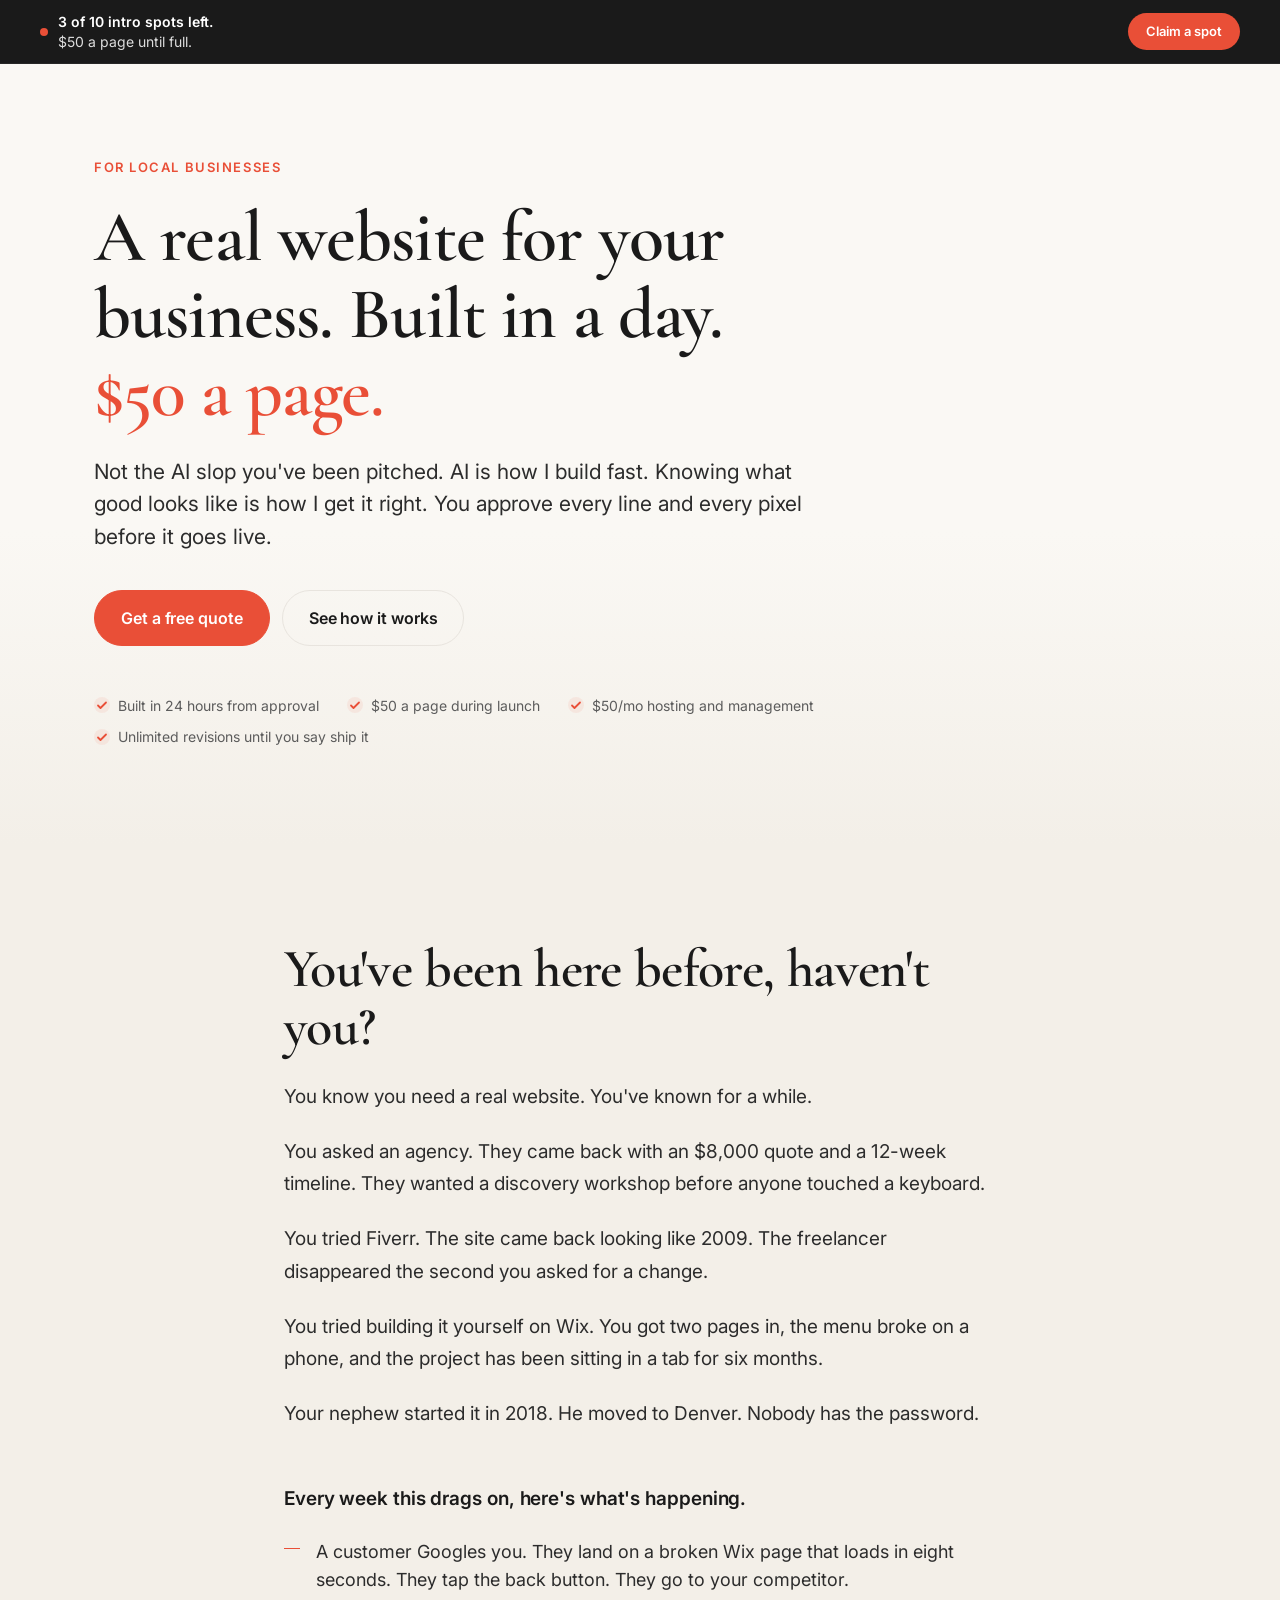
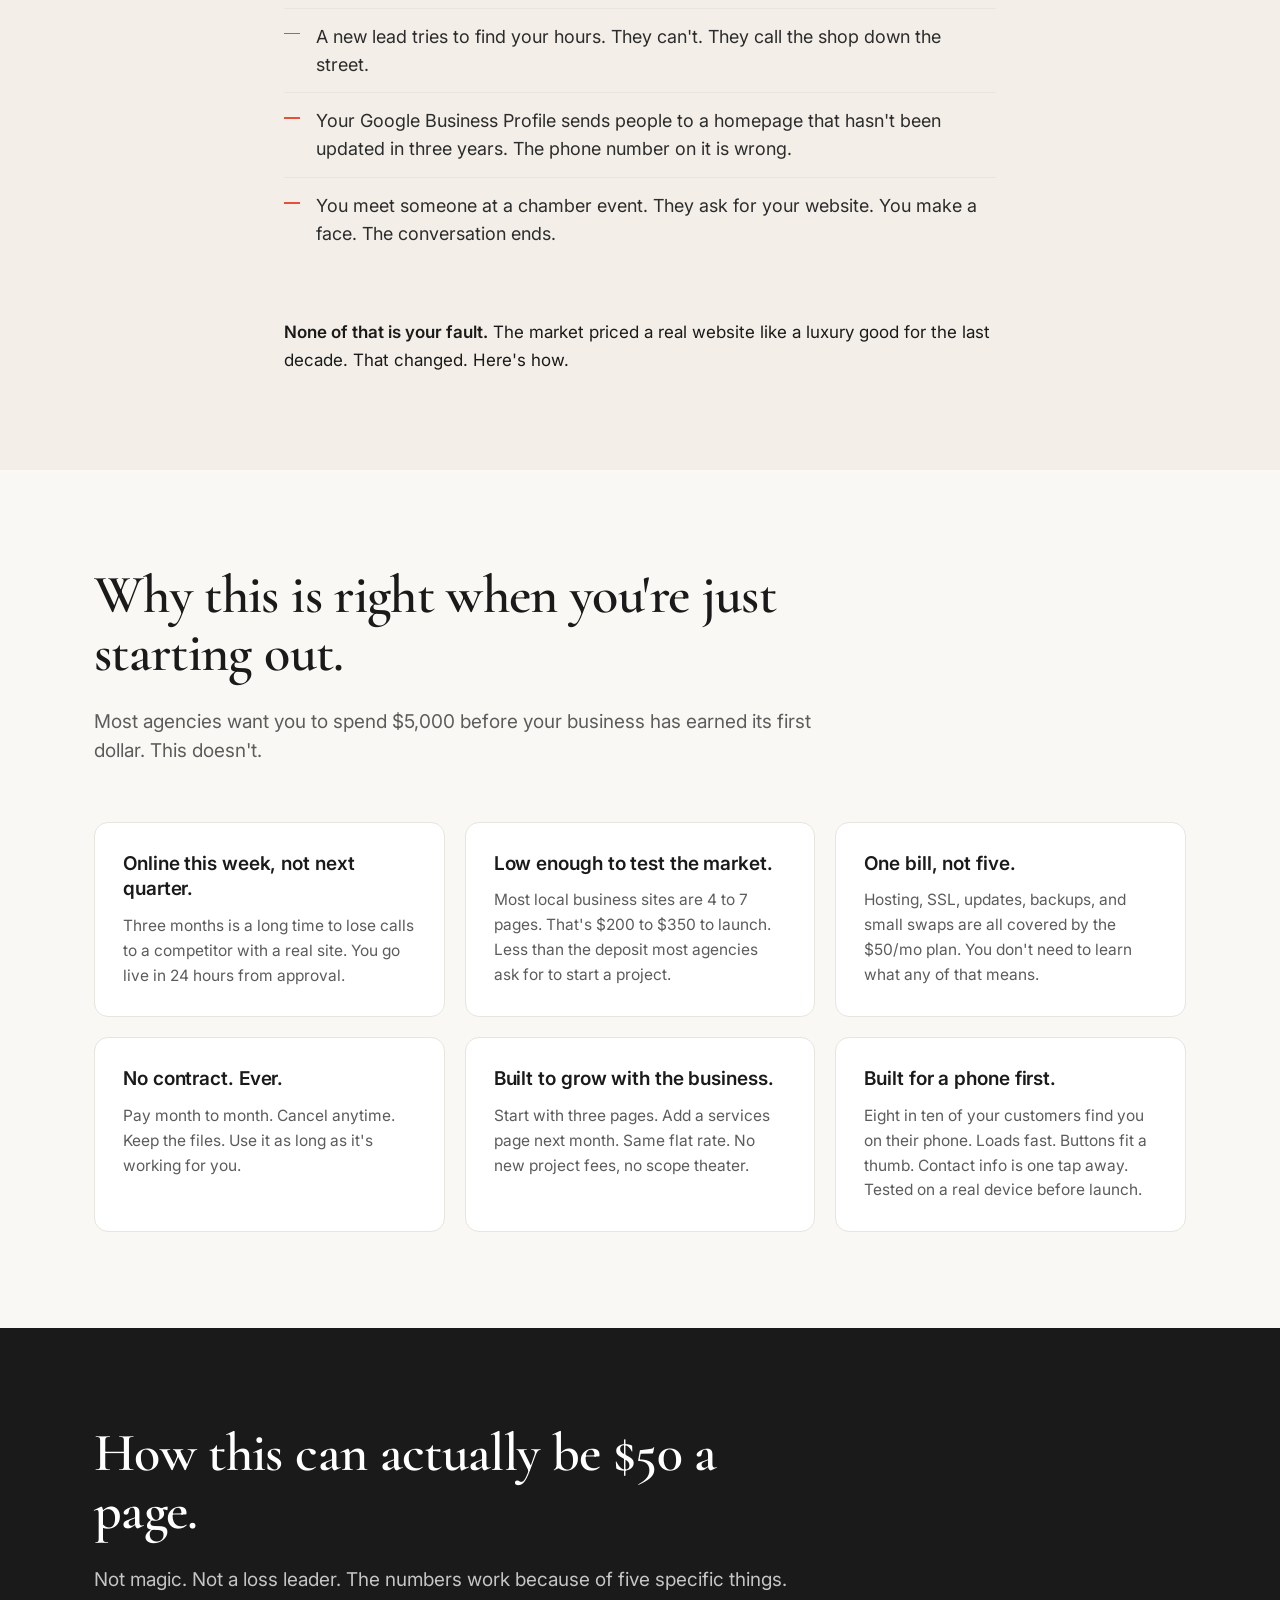
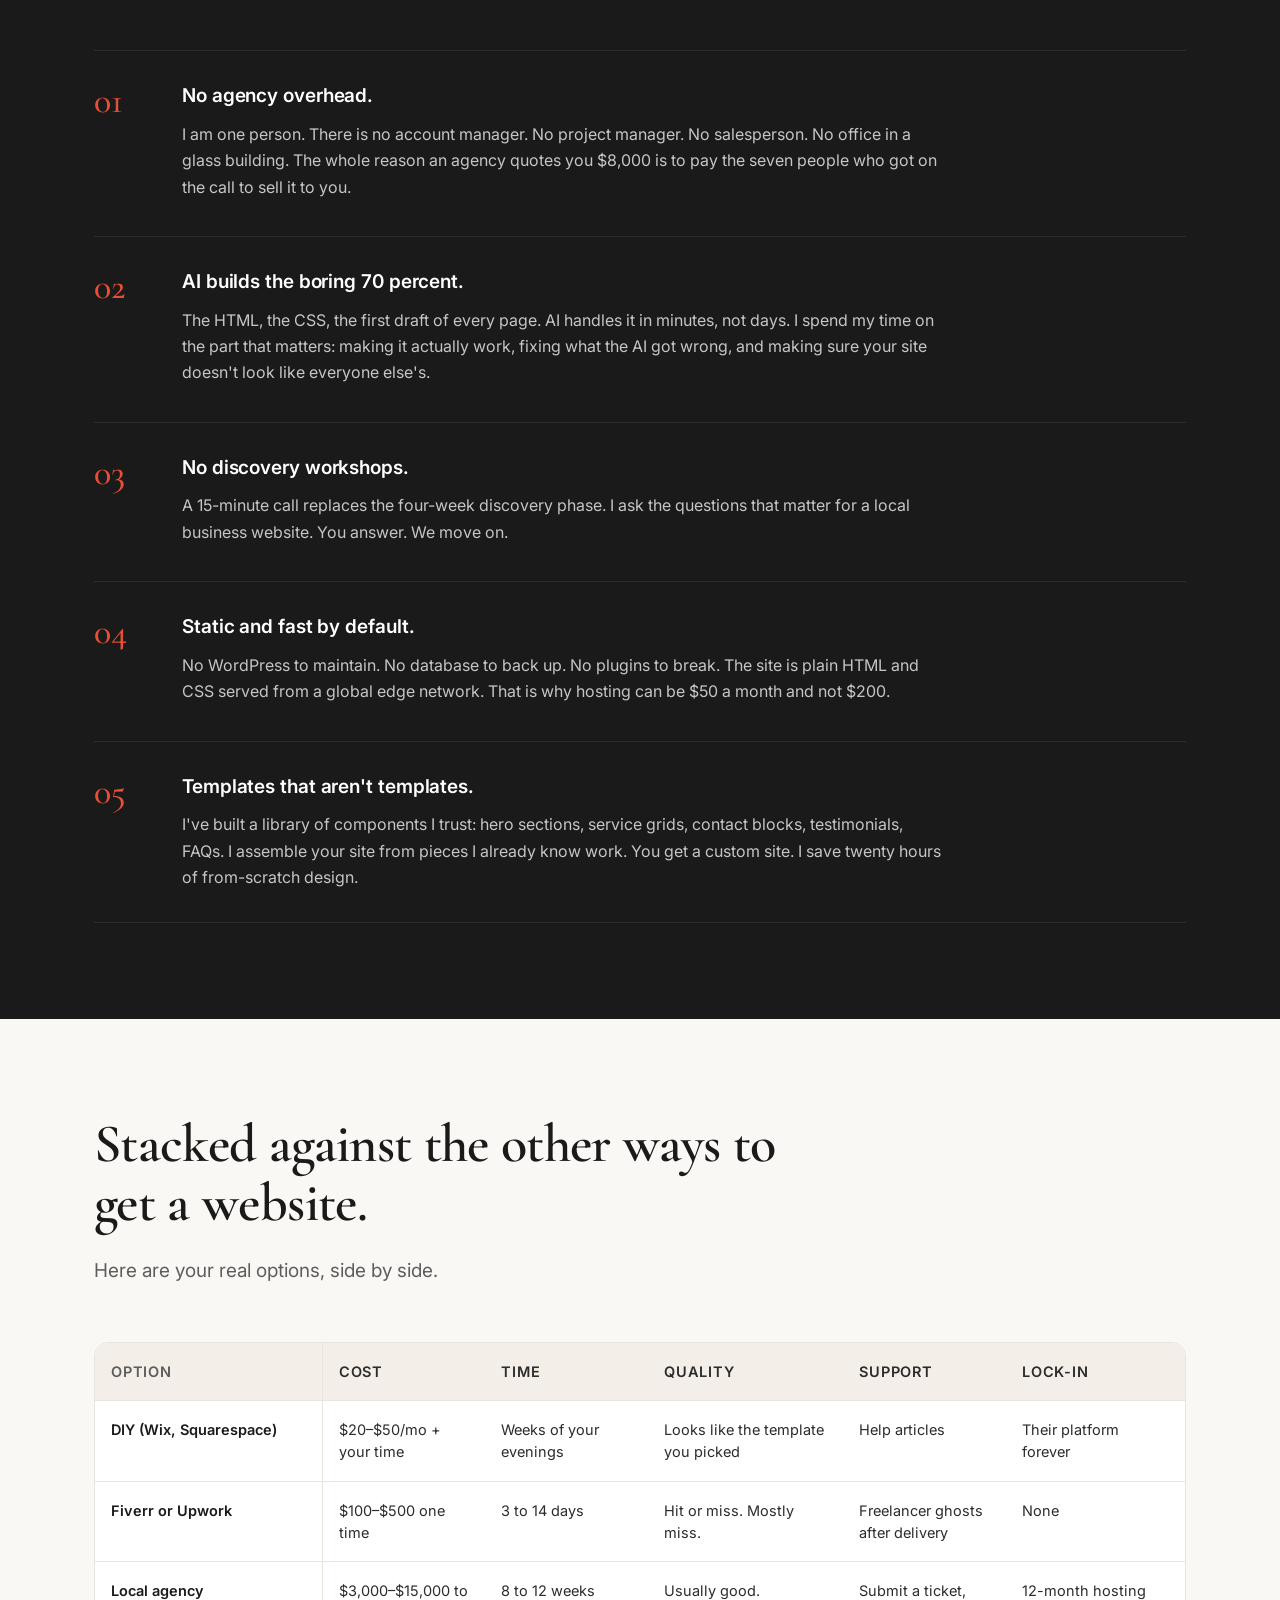
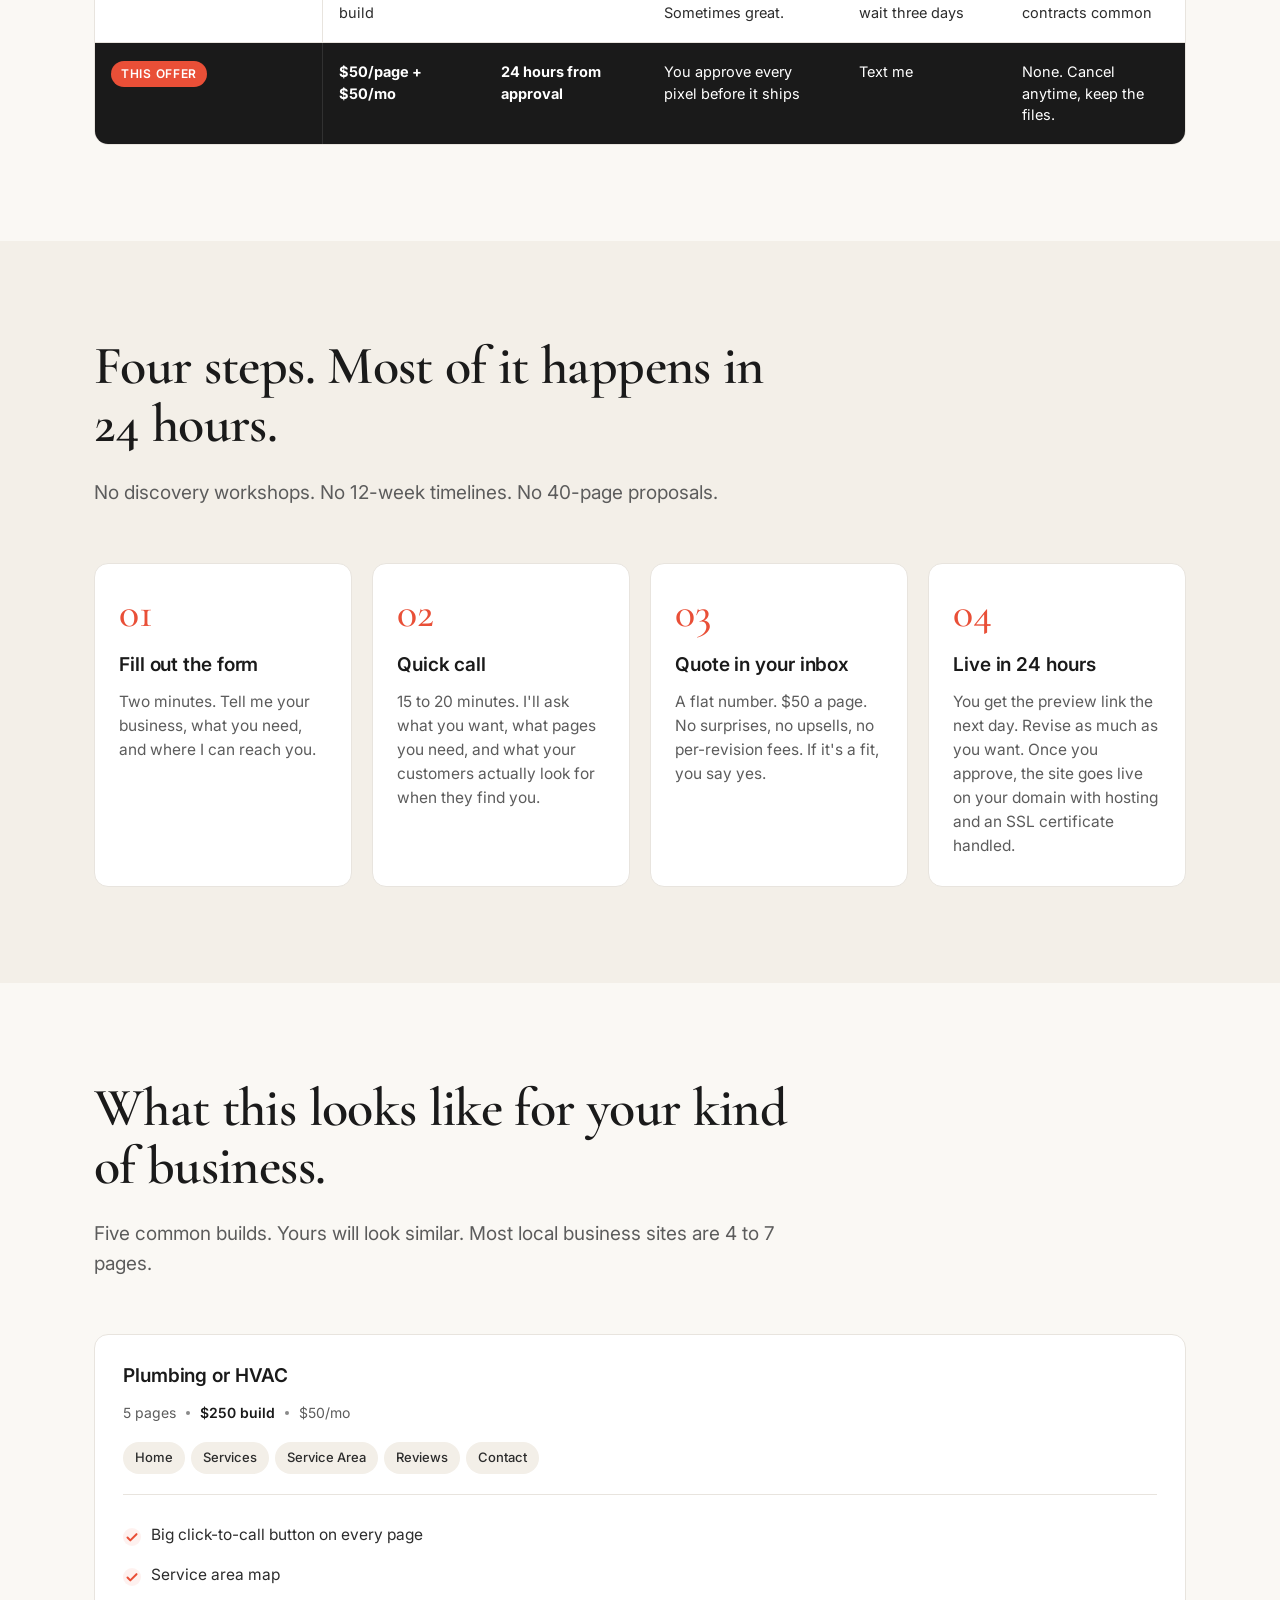
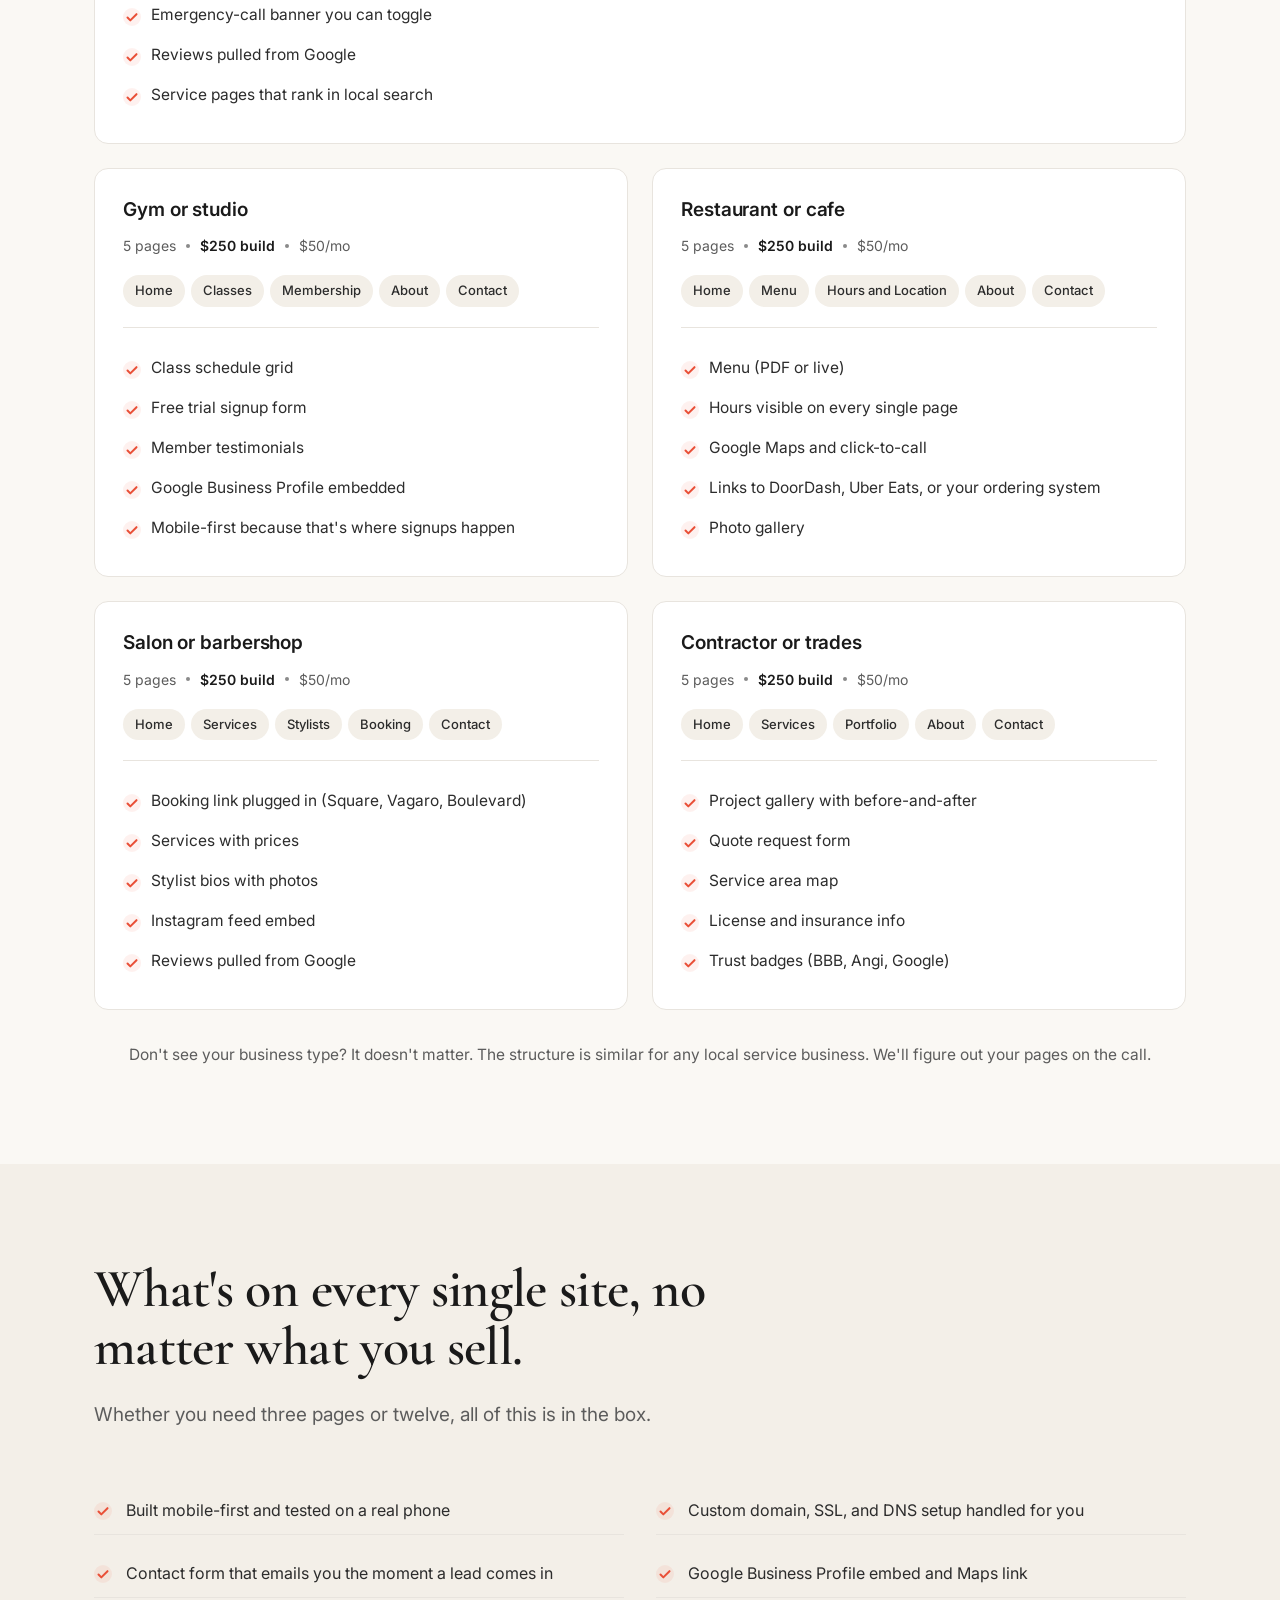
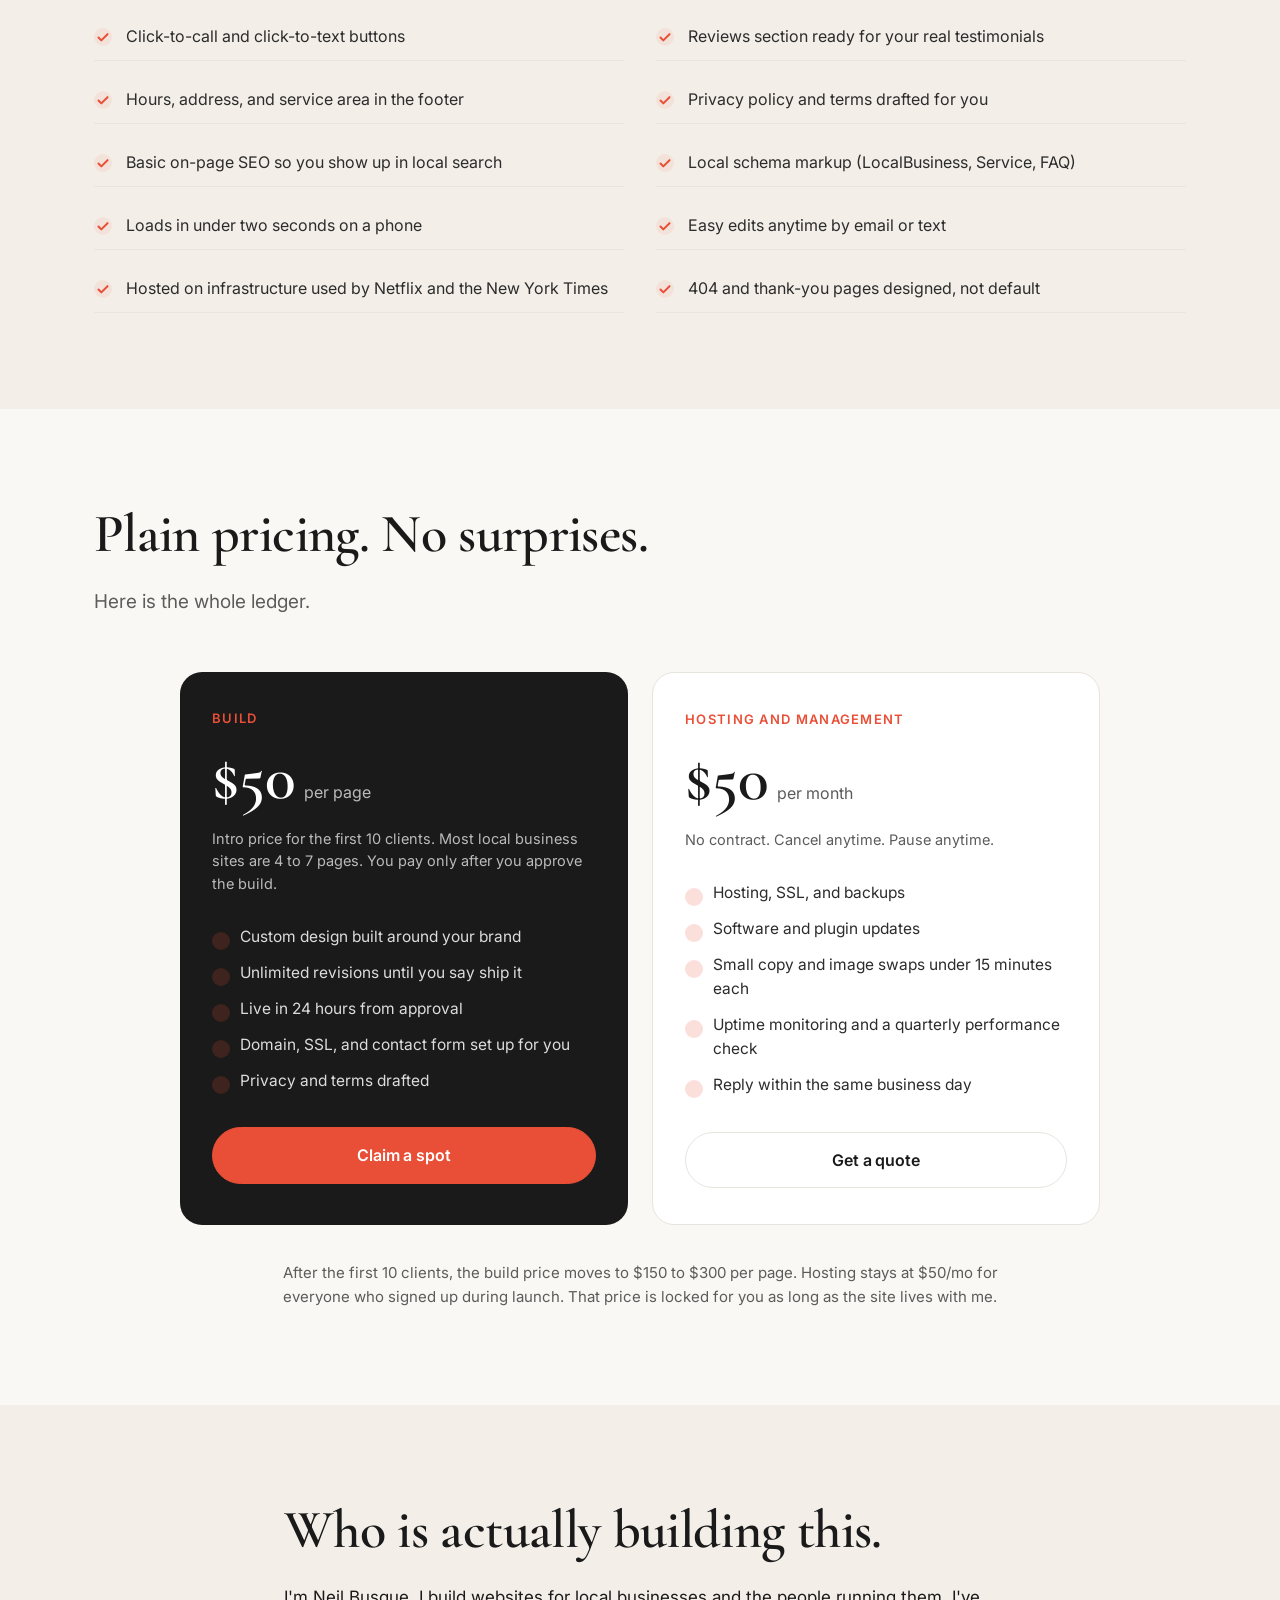
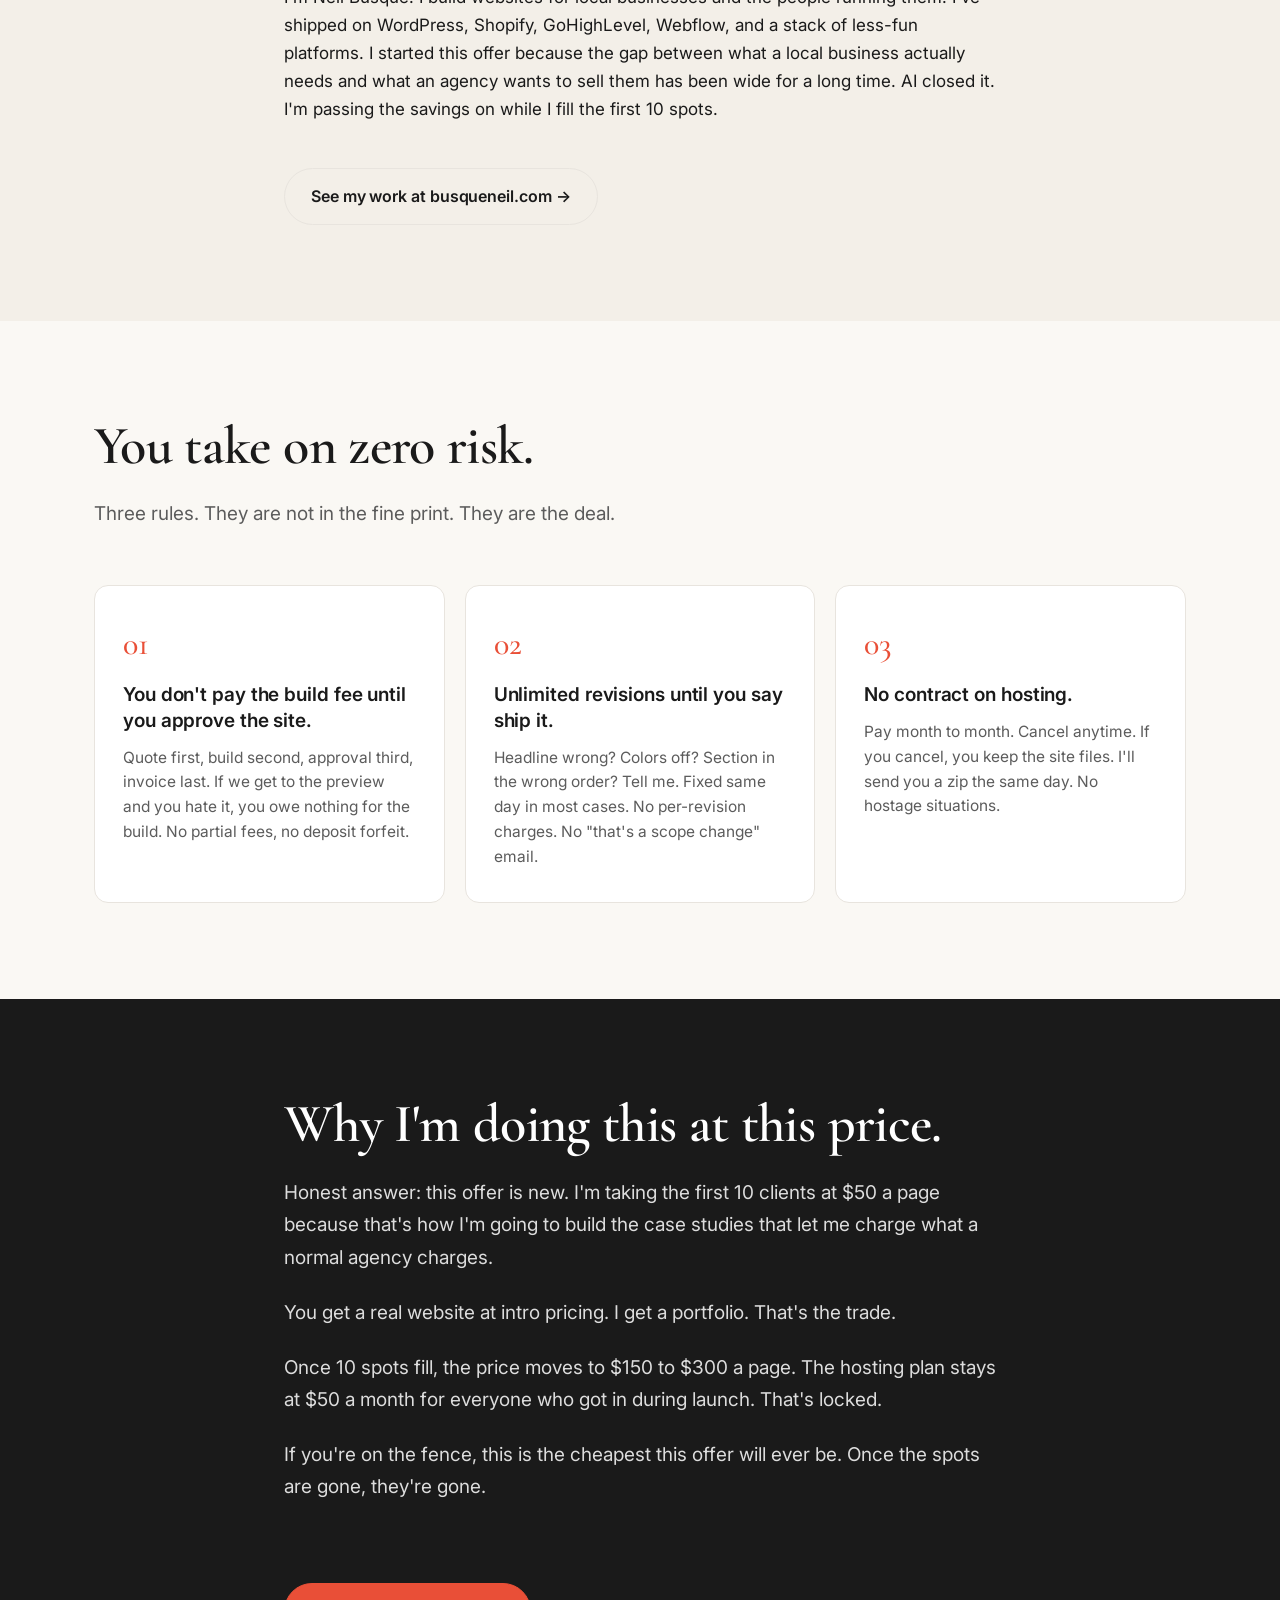
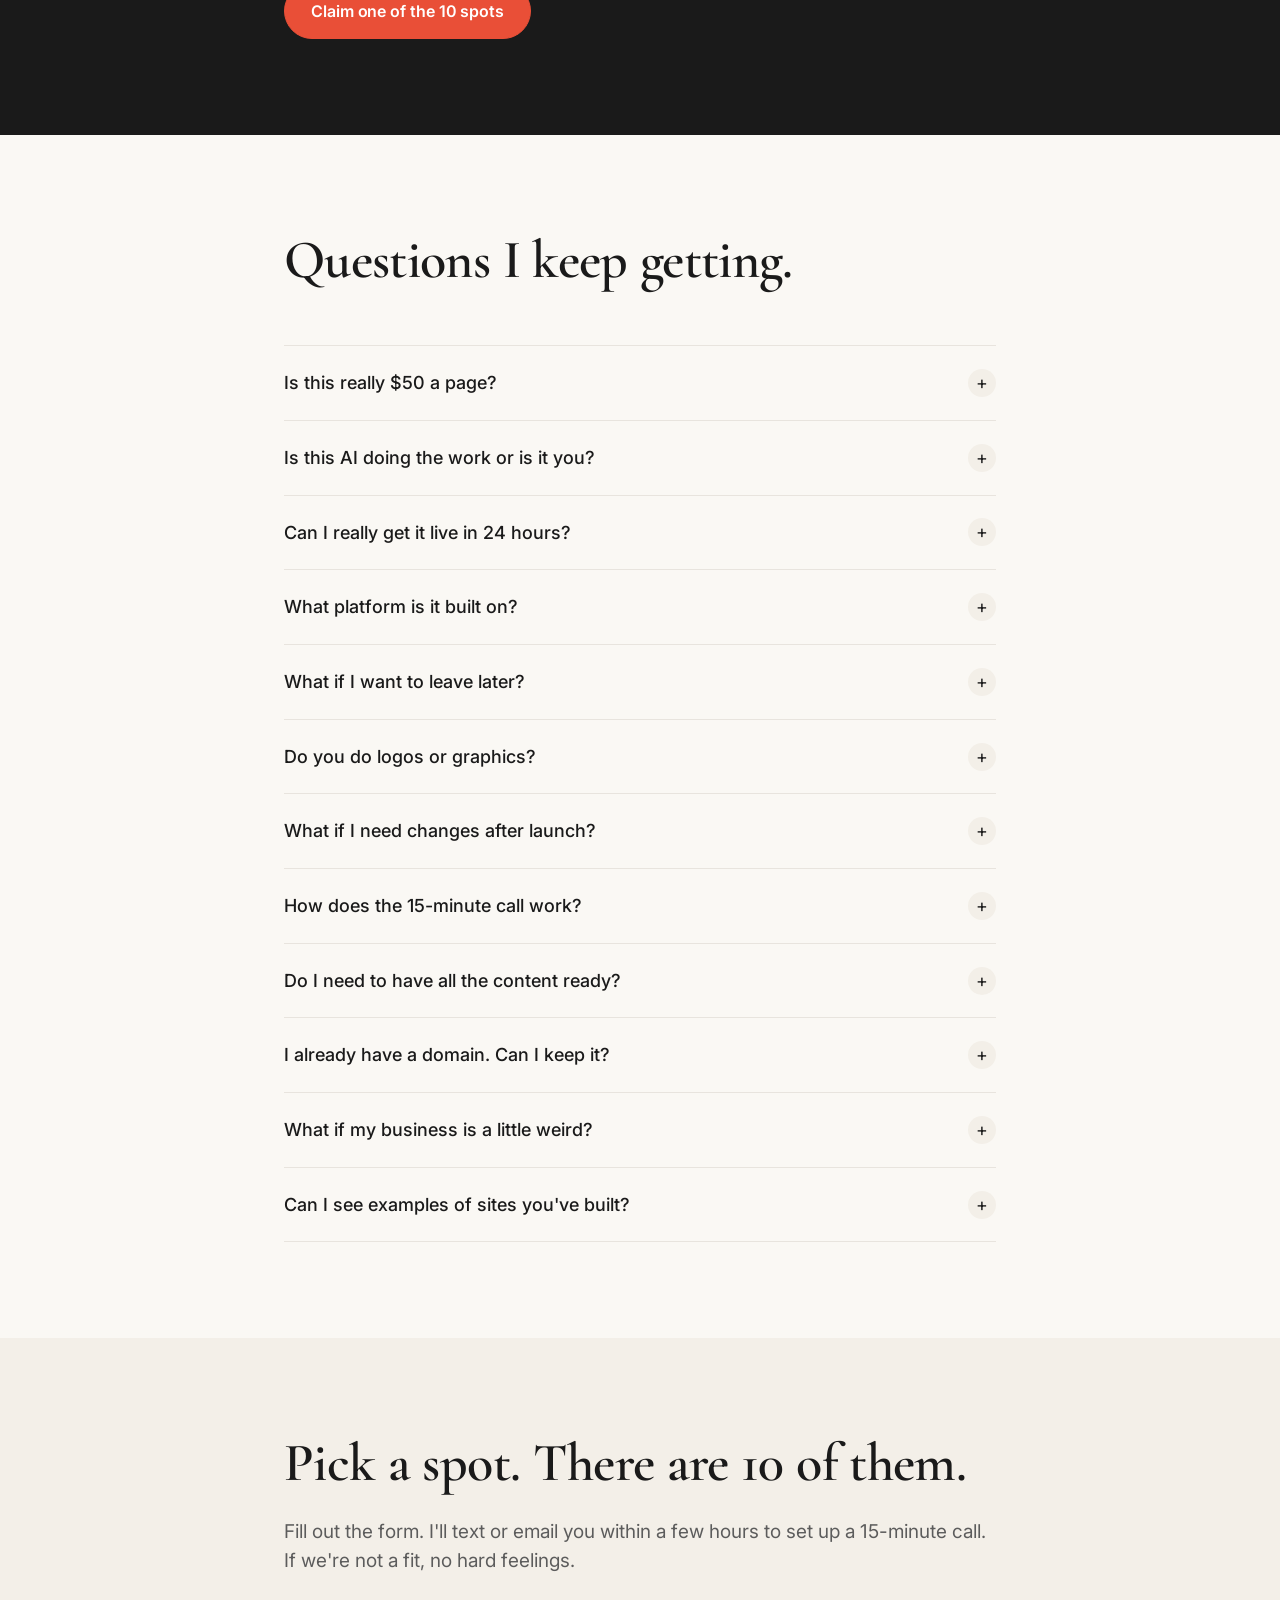
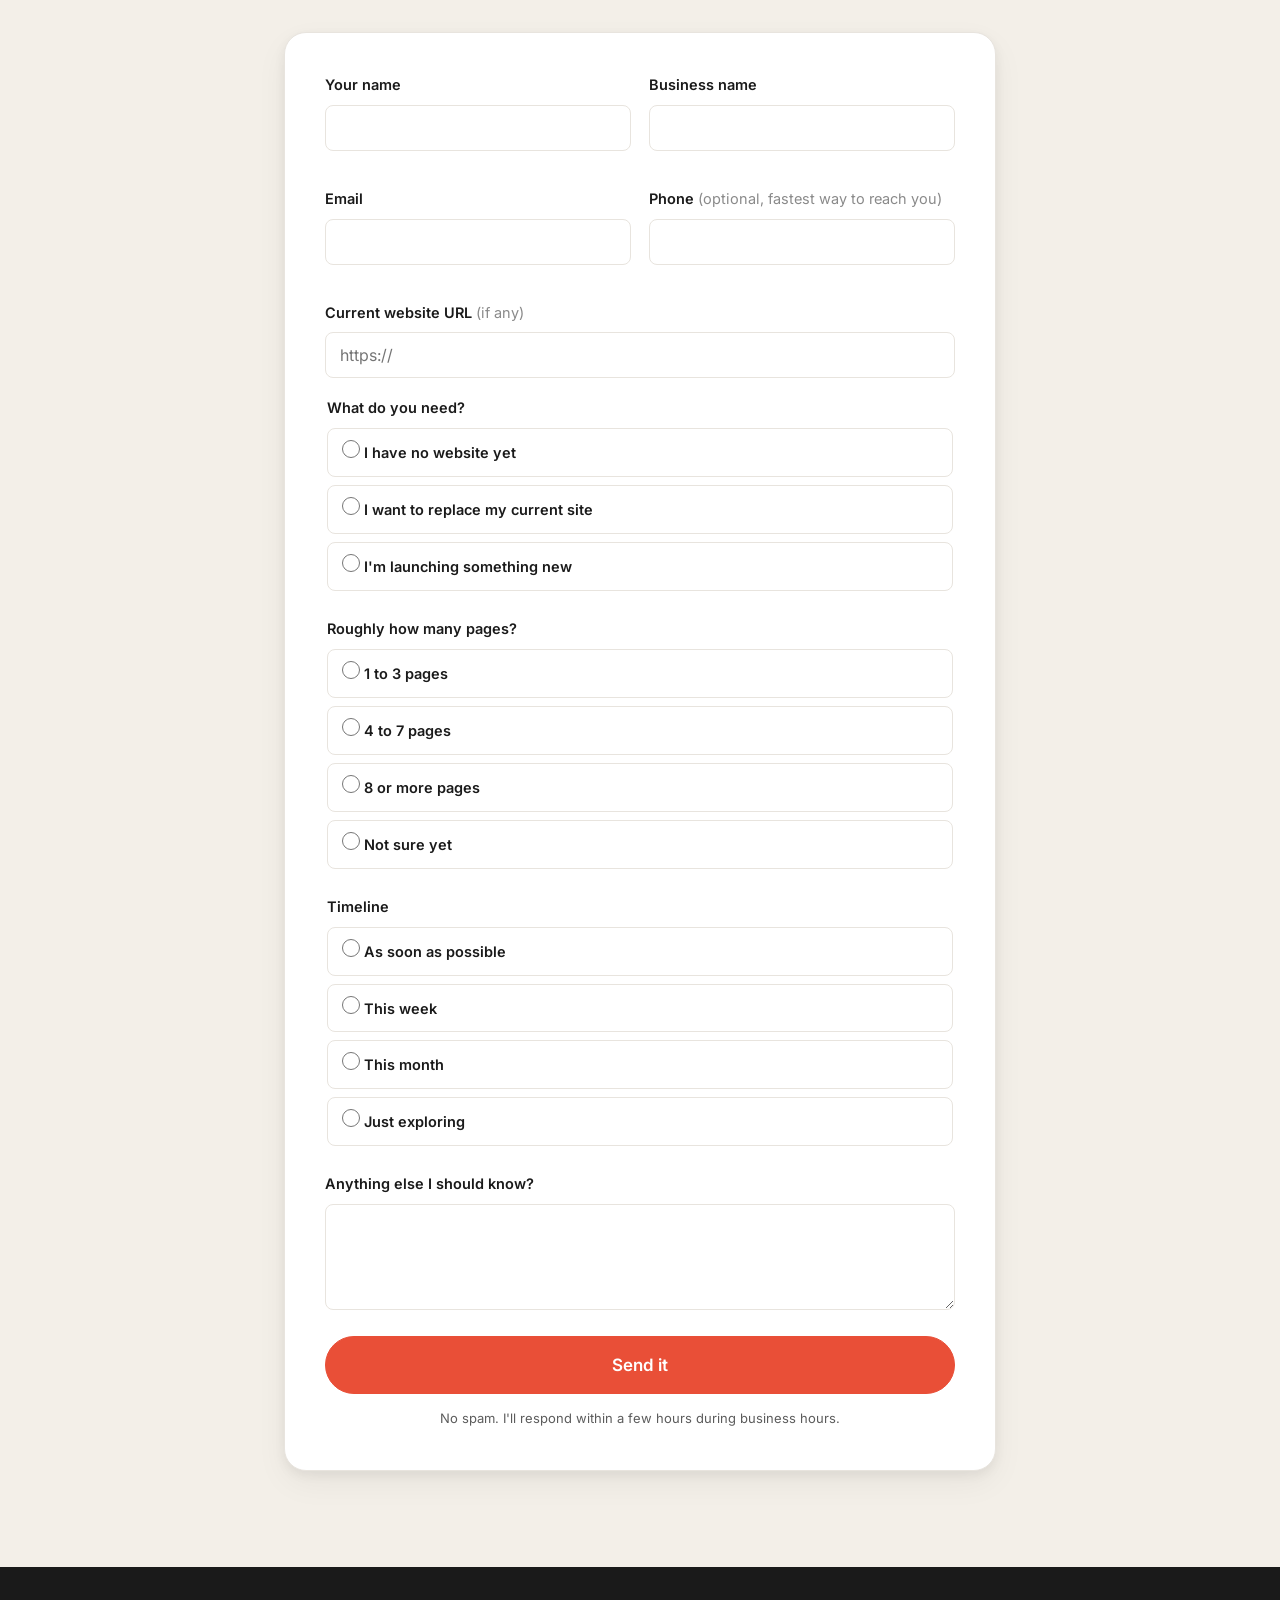
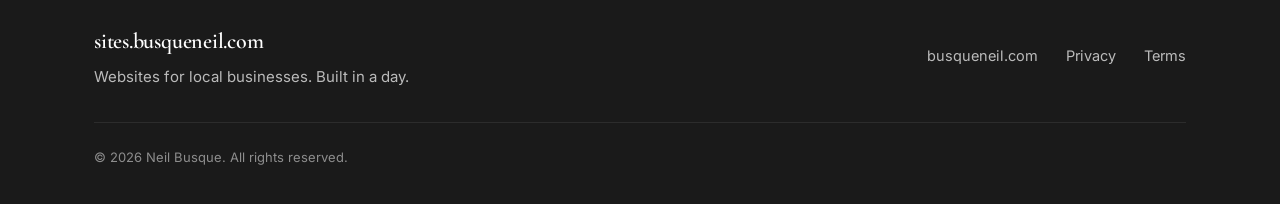
==== index.html @ 8e5c36bc "Initial commit: sites.busqueneil.com landing page Productized website service landing page for local" ====
<!DOCTYPE html>
<html lang="en">
<head>
<meta charset="UTF-8">
<meta name="viewport" content="width=device-width, initial-scale=1.0, viewport-fit=cover">
<meta name="theme-color" content="#FAF8F4">
<title>Websites built in a day. $50 a page. Neil Busque</title>
<meta name="description" content="Productized website service for local businesses. Built in 24 hours. $50 a page. $50/mo hosting and management. Unlimited revisions until you approve. First 10 clients only.">

<link rel="canonical" href="https://sites.busqueneil.com/">
<link rel="icon" type="image/svg+xml" href="/assets/favicon.svg">

<meta property="og:type" content="website">
<meta property="og:title" content="Websites built in a day. $50 a page.">
<meta property="og:description" content="Productized website service for local businesses. Built in 24 hours. Unlimited revisions until you approve. First 10 clients only.">
<meta property="og:url" content="https://sites.busqueneil.com/">
<meta property="og:image" content="https://sites.busqueneil.com/assets/og.png">
<meta name="twitter:card" content="summary_large_image">

<link rel="preconnect" href="https://fonts.googleapis.com">
<link rel="preconnect" href="https://fonts.gstatic.com" crossorigin>
<link href="https://fonts.googleapis.com/css2?family=Cormorant+Garamond:wght@500;600;700&family=Inter:wght@400;500;600;700&display=swap" rel="stylesheet">

<link rel="stylesheet" href="/css/style.css">

<script type="application/ld+json">
{
  "@context": "https://schema.org",
  "@type": "Service",
  "name": "Local Business Website Build by Neil Busque",
  "provider": {
    "@type": "Person",
    "name": "Neil Busque",
    "url": "https://busqueneil.com"
  },
  "description": "Productized website service for local businesses. Built in 24 hours. $50 a page. $50/mo hosting and management. Unlimited revisions until approval.",
  "areaServed": "United States",
  "offers": {
    "@type": "Offer",
    "price": "50",
    "priceCurrency": "USD",
    "priceSpecification": {
      "@type": "UnitPriceSpecification",
      "price": "50",
      "priceCurrency": "USD",
      "unitText": "per page"
    },
    "availability": "https://schema.org/LimitedAvailability"
  }
}
</script>
</head>

<body>

<!-- Sticky bar -->
<div class="sticky-bar" id="stickyBar">
  <div class="sticky-bar__inner">
    <div class="sticky-bar__left">
      <span class="dot"></span>
      <span class="sticky-bar__text"><strong>3 of 10 intro spots left.</strong><br>$50 a page until full.</span>
    </div>
    <a href="#form" class="sticky-bar__cta">Claim a spot</a>
  </div>
</div>

<main>

<!-- Hero -->
<section class="hero">
  <div class="container">
    <div class="hero__inner">
      <span class="eyebrow">For local businesses</span>
      <h1 class="display">A real website for your business. Built in a day. <span class="accent">$50&nbsp;a&nbsp;page.</span></h1>
      <p class="hero__sub">Not the AI slop you've been pitched. AI is how I build fast. Knowing what good looks like is how I get it right. You approve every line and every pixel before it goes live.</p>
      <div class="hero__ctas">
        <a href="#form" class="btn btn--primary">Get a free quote</a>
        <a href="#process" class="btn btn--ghost">See how it works</a>
      </div>
      <ul class="trust-strip">
        <li>Built in 24 hours from approval</li>
        <li>$50 a page during launch</li>
        <li>$50/mo hosting and management</li>
        <li>Unlimited revisions until you say ship it</li>
      </ul>
    </div>
  </div>
</section>

<!-- Been here before -->
<section class="section section--cream" id="problem">
  <div class="container container--narrow">
    <h2 class="display">You've been here before, haven't you?</h2>
    <div class="prose">
      <p>You know you need a real website. You've known for a while.</p>
      <p>You asked an agency. They came back with an $8,000 quote and a 12-week timeline. They wanted a discovery workshop before anyone touched a keyboard.</p>
      <p>You tried Fiverr. The site came back looking like 2009. The freelancer disappeared the second you asked for a change.</p>
      <p>You tried building it yourself on Wix. You got two pages in, the menu broke on a phone, and the project has been sitting in a tab for six months.</p>
      <p>Your nephew started it in 2018. He moved to Denver. Nobody has the password.</p>
    </div>

    <h3 class="h3 mt-large">Every week this drags on, here's what's happening.</h3>
    <ul class="bullet-list">
      <li>A customer Googles you. They land on a broken Wix page that loads in eight seconds. They tap the back button. They go to your competitor.</li>
      <li>A new lead tries to find your hours. They can't. They call the shop down the street.</li>
      <li>Your Google Business Profile sends people to a homepage that hasn't been updated in three years. The phone number on it is wrong.</li>
      <li>You meet someone at a chamber event. They ask for your website. You make a face. The conversation ends.</li>
    </ul>

    <p class="prose mt-large"><strong>None of that is your fault.</strong> The market priced a real website like a luxury good for the last decade. That changed. Here's how.</p>
  </div>
</section>

<!-- Benefits -->
<section class="section" id="benefits">
  <div class="container">
    <div class="section-head">
      <h2 class="display">Why this is right when you're just starting out.</h2>
      <p class="section-sub">Most agencies want you to spend $5,000 before your business has earned its first dollar. This doesn't.</p>
    </div>
    <div class="grid grid--3">
      <div class="card">
        <h3 class="h3">Online this week, not next quarter.</h3>
        <p>Three months is a long time to lose calls to a competitor with a real site. You go live in 24 hours from approval.</p>
      </div>
      <div class="card">
        <h3 class="h3">Low enough to test the market.</h3>
        <p>Most local business sites are 4 to 7 pages. That's $200 to $350 to launch. Less than the deposit most agencies ask for to start a project.</p>
      </div>
      <div class="card">
        <h3 class="h3">One bill, not five.</h3>
        <p>Hosting, SSL, updates, backups, and small swaps are all covered by the $50/mo plan. You don't need to learn what any of that means.</p>
      </div>
      <div class="card">
        <h3 class="h3">No contract. Ever.</h3>
        <p>Pay month to month. Cancel anytime. Keep the files. Use it as long as it's working for you.</p>
      </div>
      <div class="card">
        <h3 class="h3">Built to grow with the business.</h3>
        <p>Start with three pages. Add a services page next month. Same flat rate. No new project fees, no scope theater.</p>
      </div>
      <div class="card">
        <h3 class="h3">Built for a phone first.</h3>
        <p>Eight in ten of your customers find you on their phone. Loads fast. Buttons fit a thumb. Contact info is one tap away. Tested on a real device before launch.</p>
      </div>
    </div>
  </div>
</section>

<!-- Mechanism -->
<section class="section section--ink" id="mechanism">
  <div class="container">
    <div class="section-head section-head--light">
      <h2 class="display">How this can actually be $50 a page.</h2>
      <p class="section-sub">Not magic. Not a loss leader. The numbers work because of five specific things.</p>
    </div>
    <ol class="mechanism-list">
      <li>
        <span class="mechanism-list__n">01</span>
        <div>
          <h3 class="h3">No agency overhead.</h3>
          <p>I am one person. There is no account manager. No project manager. No salesperson. No office in a glass building. The whole reason an agency quotes you $8,000 is to pay the seven people who got on the call to sell it to you.</p>
        </div>
      </li>
      <li>
        <span class="mechanism-list__n">02</span>
        <div>
          <h3 class="h3">AI builds the boring 70 percent.</h3>
          <p>The HTML, the CSS, the first draft of every page. AI handles it in minutes, not days. I spend my time on the part that matters: making it actually work, fixing what the AI got wrong, and making sure your site doesn't look like everyone else's.</p>
        </div>
      </li>
      <li>
        <span class="mechanism-list__n">03</span>
        <div>
          <h3 class="h3">No discovery workshops.</h3>
          <p>A 15-minute call replaces the four-week discovery phase. I ask the questions that matter for a local business website. You answer. We move on.</p>
        </div>
      </li>
      <li>
        <span class="mechanism-list__n">04</span>
        <div>
          <h3 class="h3">Static and fast by default.</h3>
          <p>No WordPress to maintain. No database to back up. No plugins to break. The site is plain HTML and CSS served from a global edge network. That is why hosting can be $50 a month and not $200.</p>
        </div>
      </li>
      <li>
        <span class="mechanism-list__n">05</span>
        <div>
          <h3 class="h3">Templates that aren't templates.</h3>
          <p>I've built a library of components I trust: hero sections, service grids, contact blocks, testimonials, FAQs. I assemble your site from pieces I already know work. You get a custom site. I save twenty hours of from-scratch design.</p>
        </div>
      </li>
    </ol>
  </div>
</section>

<!-- Comparison -->
<section class="section" id="comparison">
  <div class="container">
    <div class="section-head">
      <h2 class="display">Stacked against the other ways to get a website.</h2>
      <p class="section-sub">Here are your real options, side by side.</p>
    </div>
    <div class="comparison-table">
      <div class="comparison-row comparison-row--head">
        <div class="cmp-label">Option</div>
        <div class="cmp-cell">Cost</div>
        <div class="cmp-cell">Time</div>
        <div class="cmp-cell">Quality</div>
        <div class="cmp-cell">Support</div>
        <div class="cmp-cell">Lock-in</div>
      </div>
      <div class="comparison-row">
        <div class="cmp-label">DIY (Wix, Squarespace)</div>
        <div class="cmp-cell" data-label="Cost">$20–$50/mo + your time</div>
        <div class="cmp-cell" data-label="Time">Weeks of your evenings</div>
        <div class="cmp-cell" data-label="Quality">Looks like the template you picked</div>
        <div class="cmp-cell" data-label="Support">Help articles</div>
        <div class="cmp-cell" data-label="Lock-in">Their platform forever</div>
      </div>
      <div class="comparison-row">
        <div class="cmp-label">Fiverr or Upwork</div>
        <div class="cmp-cell" data-label="Cost">$100–$500 one time</div>
        <div class="cmp-cell" data-label="Time">3 to 14 days</div>
        <div class="cmp-cell" data-label="Quality">Hit or miss. Mostly miss.</div>
        <div class="cmp-cell" data-label="Support">Freelancer ghosts after delivery</div>
        <div class="cmp-cell" data-label="Lock-in">None</div>
      </div>
      <div class="comparison-row">
        <div class="cmp-label">Local agency</div>
        <div class="cmp-cell" data-label="Cost">$3,000–$15,000 to build</div>
        <div class="cmp-cell" data-label="Time">8 to 12 weeks</div>
        <div class="cmp-cell" data-label="Quality">Usually good. Sometimes great.</div>
        <div class="cmp-cell" data-label="Support">Submit a ticket, wait three days</div>
        <div class="cmp-cell" data-label="Lock-in">12-month hosting contracts common</div>
      </div>
      <div class="comparison-row comparison-row--highlight">
        <div class="cmp-label"><span class="winner-badge">This offer</span></div>
        <div class="cmp-cell" data-label="Cost"><strong>$50/page + $50/mo</strong></div>
        <div class="cmp-cell" data-label="Time"><strong>24 hours from approval</strong></div>
        <div class="cmp-cell" data-label="Quality">You approve every pixel before it ships</div>
        <div class="cmp-cell" data-label="Support">Text me</div>
        <div class="cmp-cell" data-label="Lock-in">None. Cancel anytime, keep the files.</div>
      </div>
    </div>
  </div>
</section>

<!-- Process -->
<section class="section section--cream" id="process">
  <div class="container">
    <div class="section-head">
      <h2 class="display">Four steps. Most of it happens in 24 hours.</h2>
      <p class="section-sub">No discovery workshops. No 12-week timelines. No 40-page proposals.</p>
    </div>
    <ol class="process-grid">
      <li class="process-step">
        <span class="process-step__n">01</span>
        <h3 class="h3">Fill out the form</h3>
        <p>Two minutes. Tell me your business, what you need, and where I can reach you.</p>
      </li>
      <li class="process-step">
        <span class="process-step__n">02</span>
        <h3 class="h3">Quick call</h3>
        <p>15 to 20 minutes. I'll ask what you want, what pages you need, and what your customers actually look for when they find you.</p>
      </li>
      <li class="process-step">
        <span class="process-step__n">03</span>
        <h3 class="h3">Quote in your inbox</h3>
        <p>A flat number. $50 a page. No surprises, no upsells, no per-revision fees. If it's a fit, you say yes.</p>
      </li>
      <li class="process-step">
        <span class="process-step__n">04</span>
        <h3 class="h3">Live in 24 hours</h3>
        <p>You get the preview link the next day. Revise as much as you want. Once you approve, the site goes live on your domain with hosting and an SSL certificate handled.</p>
      </li>
    </ol>
  </div>
</section>

<!-- Industry examples -->
<section class="section" id="examples">
  <div class="container">
    <div class="section-head">
      <h2 class="display">What this looks like for your kind of business.</h2>
      <p class="section-sub">Five common builds. Yours will look similar. Most local business sites are 4 to 7 pages.</p>
    </div>
    <div class="examples-grid">

      <article class="example">
        <header>
          <h3 class="h3">Plumbing or HVAC</h3>
          <div class="example__meta"><span>5 pages</span><span class="dot dot--small"></span><strong>$250 build</strong><span class="dot dot--small"></span><span>$50/mo</span></div>
        </header>
        <div class="example__pages"><span>Home</span><span>Services</span><span>Service Area</span><span>Reviews</span><span>Contact</span></div>
        <ul class="check-list">
          <li>Big click-to-call button on every page</li>
          <li>Service area map</li>
          <li>Emergency-call banner you can toggle</li>
          <li>Reviews pulled from Google</li>
          <li>Service pages that rank in local search</li>
        </ul>
      </article>

      <article class="example">
        <header>
          <h3 class="h3">Gym or studio</h3>
          <div class="example__meta"><span>5 pages</span><span class="dot dot--small"></span><strong>$250 build</strong><span class="dot dot--small"></span><span>$50/mo</span></div>
        </header>
        <div class="example__pages"><span>Home</span><span>Classes</span><span>Membership</span><span>About</span><span>Contact</span></div>
        <ul class="check-list">
          <li>Class schedule grid</li>
          <li>Free trial signup form</li>
          <li>Member testimonials</li>
          <li>Google Business Profile embedded</li>
          <li>Mobile-first because that's where signups happen</li>
        </ul>
      </article>

      <article class="example">
        <header>
          <h3 class="h3">Restaurant or cafe</h3>
          <div class="example__meta"><span>5 pages</span><span class="dot dot--small"></span><strong>$250 build</strong><span class="dot dot--small"></span><span>$50/mo</span></div>
        </header>
        <div class="example__pages"><span>Home</span><span>Menu</span><span>Hours and Location</span><span>About</span><span>Contact</span></div>
        <ul class="check-list">
          <li>Menu (PDF or live)</li>
          <li>Hours visible on every single page</li>
          <li>Google Maps and click-to-call</li>
          <li>Links to DoorDash, Uber Eats, or your ordering system</li>
          <li>Photo gallery</li>
        </ul>
      </article>

      <article class="example">
        <header>
          <h3 class="h3">Salon or barbershop</h3>
          <div class="example__meta"><span>5 pages</span><span class="dot dot--small"></span><strong>$250 build</strong><span class="dot dot--small"></span><span>$50/mo</span></div>
        </header>
        <div class="example__pages"><span>Home</span><span>Services</span><span>Stylists</span><span>Booking</span><span>Contact</span></div>
        <ul class="check-list">
          <li>Booking link plugged in (Square, Vagaro, Boulevard)</li>
          <li>Services with prices</li>
          <li>Stylist bios with photos</li>
          <li>Instagram feed embed</li>
          <li>Reviews pulled from Google</li>
        </ul>
      </article>

      <article class="example">
        <header>
          <h3 class="h3">Contractor or trades</h3>
          <div class="example__meta"><span>5 pages</span><span class="dot dot--small"></span><strong>$250 build</strong><span class="dot dot--small"></span><span>$50/mo</span></div>
        </header>
        <div class="example__pages"><span>Home</span><span>Services</span><span>Portfolio</span><span>About</span><span>Contact</span></div>
        <ul class="check-list">
          <li>Project gallery with before-and-after</li>
          <li>Quote request form</li>
          <li>Service area map</li>
          <li>License and insurance info</li>
          <li>Trust badges (BBB, Angi, Google)</li>
        </ul>
      </article>

    </div>
    <p class="examples-footnote">Don't see your business type? It doesn't matter. The structure is similar for any local service business. We'll figure out your pages on the call.</p>
  </div>
</section>

<!-- Included -->
<section class="section section--cream" id="included">
  <div class="container">
    <div class="section-head">
      <h2 class="display">What's on every single site, no matter what you sell.</h2>
      <p class="section-sub">Whether you need three pages or twelve, all of this is in the box.</p>
    </div>
    <ul class="included-grid">
      <li>Built mobile-first and tested on a real phone</li>
      <li>Custom domain, SSL, and DNS setup handled for you</li>
      <li>Contact form that emails you the moment a lead comes in</li>
      <li>Google Business Profile embed and Maps link</li>
      <li>Click-to-call and click-to-text buttons</li>
      <li>Reviews section ready for your real testimonials</li>
      <li>Hours, address, and service area in the footer</li>
      <li>Privacy policy and terms drafted for you</li>
      <li>Basic on-page SEO so you show up in local search</li>
      <li>Local schema markup (LocalBusiness, Service, FAQ)</li>
      <li>Loads in under two seconds on a phone</li>
      <li>Easy edits anytime by email or text</li>
      <li>Hosted on infrastructure used by Netflix and the New York Times</li>
      <li>404 and thank-you pages designed, not default</li>
    </ul>
  </div>
</section>

<!-- Pricing -->
<section class="section" id="pricing">
  <div class="container">
    <div class="section-head">
      <h2 class="display">Plain pricing. No surprises.</h2>
      <p class="section-sub">Here is the whole ledger.</p>
    </div>
    <div class="pricing-grid">

      <div class="pricing-card">
        <span class="pricing-card__label">Build</span>
        <div class="pricing-card__price">
          <span class="pricing-card__amount">$50</span>
          <span class="pricing-card__per">per page</span>
        </div>
        <p class="pricing-card__note">Intro price for the first 10 clients. Most local business sites are 4 to 7 pages. You pay only after you approve the build.</p>
        <ul class="check-list">
          <li>Custom design built around your brand</li>
          <li>Unlimited revisions until you say ship it</li>
          <li>Live in 24 hours from approval</li>
          <li>Domain, SSL, and contact form set up for you</li>
          <li>Privacy and terms drafted</li>
        </ul>
        <a href="#form" class="btn btn--primary btn--block">Claim a spot</a>
      </div>

      <div class="pricing-card pricing-card--secondary">
        <span class="pricing-card__label">Hosting and management</span>
        <div class="pricing-card__price">
          <span class="pricing-card__amount">$50</span>
          <span class="pricing-card__per">per month</span>
        </div>
        <p class="pricing-card__note">No contract. Cancel anytime. Pause anytime.</p>
        <ul class="check-list">
          <li>Hosting, SSL, and backups</li>
          <li>Software and plugin updates</li>
          <li>Small copy and image swaps under 15 minutes each</li>
          <li>Uptime monitoring and a quarterly performance check</li>
          <li>Reply within the same business day</li>
        </ul>
        <a href="#form" class="btn btn--ghost btn--block">Get a quote</a>
      </div>

    </div>
    <p class="pricing-footnote">After the first 10 clients, the build price moves to $150 to $300 per page. Hosting stays at $50/mo for everyone who signed up during launch. That price is locked for you as long as the site lives with me.</p>
  </div>
</section>

<!-- About -->
<section class="section section--cream" id="about">
  <div class="container container--narrow">
    <h2 class="display">Who is actually building this.</h2>
    <p class="prose">I'm Neil Busque. I build websites for local businesses and the people running them. I've shipped on WordPress, Shopify, GoHighLevel, Webflow, and a stack of less-fun platforms. I started this offer because the gap between what a local business actually needs and what an agency wants to sell them has been wide for a long time. AI closed it. I'm passing the savings on while I fill the first 10 spots.</p>
    <a href="https://busqueneil.com" class="btn btn--ghost mt-medium" target="_blank" rel="noopener">See my work at busqueneil.com →</a>
  </div>
</section>

<!-- Risk reversal -->
<section class="section" id="guarantee">
  <div class="container">
    <div class="section-head">
      <h2 class="display">You take on zero risk.</h2>
      <p class="section-sub">Three rules. They are not in the fine print. They are the deal.</p>
    </div>
    <div class="risk-grid">
      <div class="risk-card">
        <span class="risk-card__icon" aria-hidden="true">01</span>
        <h3 class="h3">You don't pay the build fee until you approve the site.</h3>
        <p>Quote first, build second, approval third, invoice last. If we get to the preview and you hate it, you owe nothing for the build. No partial fees, no deposit forfeit.</p>
      </div>
      <div class="risk-card">
        <span class="risk-card__icon" aria-hidden="true">02</span>
        <h3 class="h3">Unlimited revisions until you say ship it.</h3>
        <p>Headline wrong? Colors off? Section in the wrong order? Tell me. Fixed same day in most cases. No per-revision charges. No "that's a scope change" email.</p>
      </div>
      <div class="risk-card">
        <span class="risk-card__icon" aria-hidden="true">03</span>
        <h3 class="h3">No contract on hosting.</h3>
        <p>Pay month to month. Cancel anytime. If you cancel, you keep the site files. I'll send you a zip the same day. No hostage situations.</p>
      </div>
    </div>
  </div>
</section>

<!-- Founder note -->
<section class="section section--ink" id="founder">
  <div class="container container--narrow">
    <h2 class="display">Why I'm doing this at this price.</h2>
    <div class="prose prose--light">
      <p>Honest answer: this offer is new. I'm taking the first 10 clients at $50 a page because that's how I'm going to build the case studies that let me charge what a normal agency charges.</p>
      <p>You get a real website at intro pricing. I get a portfolio. That's the trade.</p>
      <p>Once 10 spots fill, the price moves to $150 to $300 a page. The hosting plan stays at $50 a month for everyone who got in during launch. That's locked.</p>
      <p>If you're on the fence, this is the cheapest this offer will ever be. Once the spots are gone, they're gone.</p>
    </div>
    <a href="#form" class="btn btn--accent mt-large">Claim one of the 10 spots</a>
  </div>
</section>

<!-- FAQ -->
<section class="section" id="faq">
  <div class="container container--narrow">
    <div class="section-head">
      <h2 class="display">Questions I keep getting.</h2>
    </div>
    <div class="faq-list">
      <details class="faq-item">
        <summary><span>Is this really $50 a page?</span><span class="faq-icon" aria-hidden="true">+</span></summary>
        <div class="faq-body">Yes. Flat rate during launch. Most local business sites are 4 to 7 pages. A 5-page site is $250 to build and then $50/mo to keep it running. After 10 clients sign up, the build price moves to $150 to $300 per page.</div>
      </details>
      <details class="faq-item">
        <summary><span>Is this AI doing the work or is it you?</span><span class="faq-icon" aria-hidden="true">+</span></summary>
        <div class="faq-body">Both. AI handles the first 60 to 80 percent of the build. I handle the part where it has to actually work, look right, load fast, and convert. Same way a chef uses a stove. The stove does not make the meal.</div>
      </details>
      <details class="faq-item">
        <summary><span>Can I really get it live in 24 hours?</span><span class="faq-icon" aria-hidden="true">+</span></summary>
        <div class="faq-body">Yes, assuming you can get me your content, photos, and feedback in that window. Most sites go live the next day. A few take 48 hours when the client is slow to reply. None take weeks.</div>
      </details>
      <details class="faq-item">
        <summary><span>What platform is it built on?</span><span class="faq-icon" aria-hidden="true">+</span></summary>
        <div class="faq-body">Most local business sites I build are static, fast, and hosted on Netlify. If you need ecommerce, I'll build it on Shopify. If you need a full CRM and booking system, I'll build it on GoHighLevel. We pick what fits on the call.</div>
      </details>
      <details class="faq-item">
        <summary><span>What if I want to leave later?</span><span class="faq-icon" aria-hidden="true">+</span></summary>
        <div class="faq-body">You own the site. Cancel hosting anytime and I'll send you the files. No exit fees. No hostage situations.</div>
      </details>
      <details class="faq-item">
        <summary><span>Do you do logos or graphics?</span><span class="faq-icon" aria-hidden="true">+</span></summary>
        <div class="faq-body">Light logo work is included if you don't have one. Full branding is a separate quote. Stock photos and icons are included.</div>
      </details>
      <details class="faq-item">
        <summary><span>What if I need changes after launch?</span><span class="faq-icon" aria-hidden="true">+</span></summary>
        <div class="faq-body">Small swaps under 15 minutes are included with the $50/mo plan. Bigger work (new pages, redesigns) is quoted on the spot at $50 a page during the launch window.</div>
      </details>
      <details class="faq-item">
        <summary><span>How does the 15-minute call work?</span><span class="faq-icon" aria-hidden="true">+</span></summary>
        <div class="faq-body">I call or video chat at a time that works for you. I ask about your business, your customers, and what pages you need. No pitch. No script. You leave the call with a clear sense of what your site will be.</div>
      </details>
      <details class="faq-item">
        <summary><span>Do I need to have all the content ready?</span><span class="faq-icon" aria-hidden="true">+</span></summary>
        <div class="faq-body">No. I'll pull what I can from your Google Business Profile, your Facebook page, and any existing site. I'll ask you for what's missing. You approve it all before launch.</div>
      </details>
      <details class="faq-item">
        <summary><span>I already have a domain. Can I keep it?</span><span class="faq-icon" aria-hidden="true">+</span></summary>
        <div class="faq-body">Yes. I'll point your existing domain at the new site or move it for you. No interruption to your email.</div>
      </details>
      <details class="faq-item">
        <summary><span>What if my business is a little weird?</span><span class="faq-icon" aria-hidden="true">+</span></summary>
        <div class="faq-body">Most of what makes a website work is universal. Load fast. Easy to read. Easy to contact. Tell me on the call what makes your business different and I'll account for it.</div>
      </details>
      <details class="faq-item">
        <summary><span>Can I see examples of sites you've built?</span><span class="faq-icon" aria-hidden="true">+</span></summary>
        <div class="faq-body">This brand is new and I'm building the public portfolio with the first 10 clients. The site you're reading right now and busqueneil.com are both built using this same process. Look around. That's the work.</div>
      </details>
    </div>
  </div>
</section>

<!-- Form -->
<section class="section section--form" id="form">
  <div class="container container--narrow">
    <div class="section-head">
      <h2 class="display">Pick a spot. There are 10 of them.</h2>
      <p class="section-sub">Fill out the form. I'll text or email you within a few hours to set up a 15-minute call. If we're not a fit, no hard feelings.</p>
    </div>

    <form
      name="quote"
      method="POST"
      data-netlify="true"
      data-netlify-honeypot="bot-field"
      action="/thank-you.html"
      class="quote-form"
    >
      <input type="hidden" name="form-name" value="quote">
      <p hidden><label>Don't fill this out if you're human: <input name="bot-field"></label></p>

      <div class="form-row">
        <div class="form-field">
          <label for="name">Your name</label>
          <input type="text" id="name" name="name" required autocomplete="name">
        </div>
        <div class="form-field">
          <label for="business">Business name</label>
          <input type="text" id="business" name="business" required autocomplete="organization">
        </div>
      </div>

      <div class="form-row">
        <div class="form-field">
          <label for="email">Email</label>
          <input type="email" id="email" name="email" required autocomplete="email">
        </div>
        <div class="form-field">
          <label for="phone">Phone <span class="form-optional">(optional, fastest way to reach you)</span></label>
          <input type="tel" id="phone" name="phone" autocomplete="tel">
        </div>
      </div>

      <div class="form-field">
        <label for="current_site">Current website URL <span class="form-optional">(if any)</span></label>
        <input type="url" id="current_site" name="current_site" placeholder="https://">
      </div>

      <fieldset class="form-field">
        <legend>What do you need?</legend>
        <label class="radio"><input type="radio" name="what_you_need" value="No site yet" required> <span>I have no website yet</span></label>
        <label class="radio"><input type="radio" name="what_you_need" value="Replace existing"> <span>I want to replace my current site</span></label>
        <label class="radio"><input type="radio" name="what_you_need" value="Launching new"> <span>I'm launching something new</span></label>
      </fieldset>

      <fieldset class="form-field">
        <legend>Roughly how many pages?</legend>
        <label class="radio"><input type="radio" name="pages" value="1-3 pages" required> <span>1 to 3 pages</span></label>
        <label class="radio"><input type="radio" name="pages" value="4-7 pages"> <span>4 to 7 pages</span></label>
        <label class="radio"><input type="radio" name="pages" value="8+ pages"> <span>8 or more pages</span></label>
        <label class="radio"><input type="radio" name="pages" value="Not sure"> <span>Not sure yet</span></label>
      </fieldset>

      <fieldset class="form-field">
        <legend>Timeline</legend>
        <label class="radio"><input type="radio" name="timeline" value="ASAP" required> <span>As soon as possible</span></label>
        <label class="radio"><input type="radio" name="timeline" value="This week"> <span>This week</span></label>
        <label class="radio"><input type="radio" name="timeline" value="This month"> <span>This month</span></label>
        <label class="radio"><input type="radio" name="timeline" value="Exploring"> <span>Just exploring</span></label>
      </fieldset>

      <div class="form-field">
        <label for="notes">Anything else I should know?</label>
        <textarea id="notes" name="notes" rows="4"></textarea>
      </div>

      <button type="submit" class="btn btn--primary btn--block btn--lg">Send it</button>
      <p class="form-disclaimer">No spam. I'll respond within a few hours during business hours.</p>
    </form>
  </div>
</section>

</main>

<footer class="footer">
  <div class="container">
    <div class="footer__top">
      <div class="footer__brand">
        <strong>sites.busqueneil.com</strong>
        <p>Websites for local businesses. Built in a day.</p>
      </div>
      <nav class="footer__nav">
        <a href="https://busqueneil.com" target="_blank" rel="noopener">busqueneil.com</a>
        <a href="/privacy.html">Privacy</a>
        <a href="/terms.html">Terms</a>
      </nav>
    </div>
    <div class="footer__bottom">
      <p>&copy; 2026 Neil Busque. All rights reserved.</p>
    </div>
  </div>
</footer>

<script src="/js/app.js" defer></script>
</body>
</html>
---- css/style.css ----
/* ==========================================================================
   Reset and base
   ========================================================================== */

*, *::before, *::after { box-sizing: border-box; }

html {
  scroll-behavior: smooth;
  scroll-padding-top: 80px;
  -webkit-text-size-adjust: 100%;
  overflow-x: hidden;
}

body {
  margin: 0;
  font-family: 'Inter', system-ui, -apple-system, BlinkMacSystemFont, sans-serif;
  font-size: 17px;
  line-height: 1.65;
  color: var(--ink);
  background: var(--cream);
  -webkit-font-smoothing: antialiased;
  -moz-osx-font-smoothing: grayscale;
  overflow-x: hidden;
  max-width: 100vw;
}

img, svg { max-width: 100%; display: block; }

button { font-family: inherit; cursor: pointer; }

a { color: var(--ink); text-decoration: none; transition: color .15s ease, opacity .15s ease; }
a:hover { opacity: .75; }

/* ==========================================================================
   Tokens
   ========================================================================== */

:root {
  --cream: #FAF8F4;
  --cream-deep: #F3EFE8;
  --white: #FFFFFF;
  --ink: #1A1A1A;
  --ink-soft: #2C2C2C;
  --gray: #5C5C5C;
  --gray-soft: #8A8A8A;
  --border: #E8E4DE;
  --border-soft: #EFEBE5;
  --accent: #E94F37;
  --accent-hover: #D03E27;
  --accent-soft: rgba(233, 79, 55, 0.08);
  --accent-tint: rgba(233, 79, 55, 0.18);
  --shadow-sm: 0 1px 2px rgba(0,0,0,0.04), 0 2px 6px rgba(0,0,0,0.04);
  --shadow-md: 0 4px 12px rgba(0,0,0,0.06), 0 12px 32px rgba(0,0,0,0.05);
  --shadow-lg: 0 8px 24px rgba(0,0,0,0.08), 0 24px 60px rgba(0,0,0,0.06);
  --radius-sm: 8px;
  --radius-md: 14px;
  --radius-lg: 22px;
  --font-display: 'Cormorant Garamond', Georgia, serif;
  --font-body: 'Inter', system-ui, sans-serif;
}

/* ==========================================================================
   Typography
   ========================================================================== */

.display {
  font-family: var(--font-display);
  font-weight: 600;
  letter-spacing: -0.012em;
  line-height: 1.08;
  color: var(--ink);
  margin: 0 0 24px;
  overflow-wrap: break-word;
  word-break: normal;
  hyphens: none;
}

h1.display, .hero h1 { font-size: clamp(34px, 6vw, 72px); }
h2.display { font-size: clamp(28px, 4.5vw, 54px); }

.h3 {
  font-family: var(--font-body);
  font-size: 19px;
  font-weight: 600;
  line-height: 1.35;
  letter-spacing: -0.005em;
  margin: 0 0 12px;
  color: var(--ink);
}

p { margin: 0 0 1em; }
p:last-child { margin-bottom: 0; }

.eyebrow {
  display: inline-block;
  font-size: 13px;
  font-weight: 600;
  text-transform: uppercase;
  letter-spacing: 0.12em;
  color: var(--accent);
  margin-bottom: 20px;
}

.accent { color: var(--accent); }

.prose p { font-size: 19px; line-height: 1.7; color: var(--ink-soft); margin-bottom: 1.2em; }
.prose--light p { color: rgba(255,255,255,0.85); }
.prose strong { color: var(--ink); font-weight: 600; }
.prose--light strong { color: var(--white); }

.mt-large { margin-top: 56px; }
.mt-medium { margin-top: 28px; }

/* ==========================================================================
   Layout
   ========================================================================== */

.container {
  width: 100%;
  max-width: 1140px;
  margin: 0 auto;
  padding: 0 24px;
}
.container--narrow { max-width: 760px; }

.section {
  padding: 96px 0;
}
.section--cream { background: var(--cream-deep); }
.section--ink { background: var(--ink); color: var(--white); }
.section--ink .display { color: var(--white); }
.section--ink .h3 { color: var(--white); }

.section-head {
  max-width: 720px;
  margin-bottom: 56px;
}
.section-head--light .section-sub { color: rgba(255,255,255,0.75); }

.section-sub {
  font-size: 19px;
  color: var(--gray);
  line-height: 1.55;
  margin: 0;
}

/* ==========================================================================
   Buttons
   ========================================================================== */

.btn {
  display: inline-flex;
  align-items: center;
  justify-content: center;
  gap: 8px;
  padding: 14px 26px;
  font-family: var(--font-body);
  font-size: 16px;
  font-weight: 600;
  letter-spacing: -0.005em;
  border-radius: 999px;
  border: 1.5px solid transparent;
  transition: transform .12s ease, background .15s ease, color .15s ease, border-color .15s ease;
  white-space: nowrap;
  text-decoration: none;
  cursor: pointer;
}
.btn:hover { transform: translateY(-1px); opacity: 1; }
.btn:active { transform: translateY(0); }

.btn--primary {
  background: var(--accent);
  color: var(--white);
  border-color: var(--accent);
}
.btn--primary:hover {
  background: var(--accent-hover);
  border-color: var(--accent-hover);
  color: var(--white);
}

.btn--ghost {
  background: transparent;
  color: var(--ink);
  border-color: var(--border);
}
.btn--ghost:hover {
  border-color: var(--ink);
  color: var(--ink);
}

.section--ink .btn--ghost {
  color: var(--white);
  border-color: rgba(255,255,255,0.3);
}
.section--ink .btn--ghost:hover {
  border-color: var(--white);
  background: rgba(255,255,255,0.05);
}

.btn--accent {
  background: var(--accent);
  color: var(--white);
  border-color: var(--accent);
}
.btn--accent:hover { background: var(--accent-hover); color: var(--white); }

.btn--block { display: flex; width: 100%; }
.btn--lg { padding: 18px 32px; font-size: 17px; }

/* ==========================================================================
   Sticky bar
   ========================================================================== */

.sticky-bar {
  position: sticky;
  top: 0;
  z-index: 100;
  background: var(--ink);
  color: var(--white);
  border-bottom: 1px solid rgba(255,255,255,0.06);
}
.sticky-bar__inner {
  max-width: 1240px;
  margin: 0 auto;
  padding: 12px 20px;
  display: flex;
  align-items: center;
  justify-content: space-between;
  gap: 12px;
}
.sticky-bar__left {
  display: flex;
  align-items: center;
  gap: 10px;
  min-width: 0;
  flex: 1 1 auto;
  overflow: hidden;
}
.sticky-bar__cta { flex: 0 0 auto; }
.sticky-bar__text {
  font-size: 14px;
  line-height: 1.4;
  color: rgba(255,255,255,0.85);
  white-space: nowrap;
  overflow: hidden;
  text-overflow: ellipsis;
}
.sticky-bar__text strong { color: var(--white); font-weight: 600; }
.dot {
  width: 8px;
  height: 8px;
  background: var(--accent);
  border-radius: 50%;
  flex-shrink: 0;
  box-shadow: 0 0 0 0 var(--accent);
  animation: pulse 2.4s infinite;
}
.dot--small { width: 4px; height: 4px; background: var(--gray-soft); animation: none; box-shadow: none; }

@keyframes pulse {
  0% { box-shadow: 0 0 0 0 rgba(233, 79, 55, 0.55); }
  70% { box-shadow: 0 0 0 10px rgba(233, 79, 55, 0); }
  100% { box-shadow: 0 0 0 0 rgba(233, 79, 55, 0); }
}

.sticky-bar__cta {
  background: var(--accent);
  color: var(--white);
  padding: 8px 18px;
  border-radius: 999px;
  font-size: 13px;
  font-weight: 600;
  white-space: nowrap;
  transition: background .15s ease;
}
.sticky-bar__cta:hover { background: var(--accent-hover); opacity: 1; }

@media (max-width: 640px) {
  .sticky-bar__inner { padding: 10px 14px; gap: 10px; }
  .sticky-bar__text { font-size: 12.5px; line-height: 1.3; white-space: normal; text-overflow: clip; }
  .sticky-bar__text br { display: none; }
  .sticky-bar__cta { padding: 7px 12px; font-size: 12px; }
}
@media (max-width: 400px) {
  .sticky-bar__text { font-size: 11.5px; }
  .sticky-bar__cta { padding: 6px 10px; font-size: 11.5px; }
}

/* ==========================================================================
   Hero
   ========================================================================== */

.hero {
  padding: 88px 0 96px;
  background: linear-gradient(180deg, var(--cream) 0%, var(--cream) 60%, var(--cream-deep) 100%);
  position: relative;
}
.hero__inner {
  max-width: 880px;
}
.hero__sub {
  font-size: 21px;
  line-height: 1.55;
  color: var(--ink-soft);
  max-width: 720px;
  margin: 0 0 36px;
  overflow-wrap: break-word;
}
.hero__ctas {
  display: flex;
  flex-wrap: wrap;
  gap: 12px;
  margin-bottom: 48px;
}

.trust-strip {
  list-style: none;
  padding: 0;
  margin: 0;
  display: flex;
  flex-wrap: wrap;
  gap: 8px 28px;
}
.trust-strip li {
  font-size: 14px;
  color: var(--gray);
  display: flex;
  align-items: center;
  gap: 8px;
}
.trust-strip li::before {
  content: '';
  width: 16px;
  height: 16px;
  border-radius: 50%;
  background: var(--accent-soft);
  background-image: url("data:image/svg+xml,%3Csvg xmlns='http://www.w3.org/2000/svg' viewBox='0 0 16 16' fill='none'%3E%3Cpath d='M4 8.5l2.5 2.5L12 5.5' stroke='%23E94F37' stroke-width='1.8' stroke-linecap='round' stroke-linejoin='round'/%3E%3C/svg%3E");
  background-position: center;
  background-repeat: no-repeat;
  flex-shrink: 0;
}

@media (max-width: 640px) {
  .hero { padding: 56px 0 72px; }
  .hero__sub { font-size: 18px; margin-bottom: 28px; }
  .hero__ctas { flex-direction: column; align-items: stretch; }
  .hero__ctas .btn { width: 100%; }
}

/* ==========================================================================
   Bullet list and prose accents
   ========================================================================== */

.bullet-list {
  list-style: none;
  padding: 0;
  margin: 0 0 0;
}
.bullet-list li {
  position: relative;
  padding: 14px 0 14px 32px;
  border-bottom: 1px solid var(--border);
  font-size: 18px;
  line-height: 1.55;
  color: var(--ink-soft);
}
.bullet-list li:last-child { border-bottom: none; }
.bullet-list li::before {
  content: '';
  position: absolute;
  left: 0;
  top: 24px;
  width: 16px;
  height: 1.5px;
  background: var(--accent);
}

/* ==========================================================================
   Grid (3-col benefits cards)
   ========================================================================== */

.grid { display: grid; gap: 20px; }
.grid--3 { grid-template-columns: repeat(3, 1fr); }
@media (max-width: 920px) { .grid--3 { grid-template-columns: repeat(2, 1fr); } }
@media (max-width: 640px) { .grid--3 { grid-template-columns: 1fr; } }

.card {
  background: var(--white);
  border: 1px solid var(--border);
  border-radius: var(--radius-md);
  padding: 28px;
  transition: transform .2s ease, box-shadow .2s ease, border-color .2s ease;
}
.card:hover {
  transform: translateY(-3px);
  box-shadow: var(--shadow-md);
  border-color: var(--accent-tint);
}
.card p { color: var(--gray); font-size: 15.5px; line-height: 1.6; }

/* ==========================================================================
   Mechanism list (numbered, dark section)
   ========================================================================== */

.mechanism-list {
  list-style: none;
  padding: 0;
  margin: 0;
  display: grid;
  gap: 4px;
  counter-reset: mech;
}
.mechanism-list li {
  display: grid;
  grid-template-columns: auto 1fr;
  gap: 28px;
  padding: 32px 0;
  border-top: 1px solid rgba(255,255,255,0.08);
  align-items: start;
}
.mechanism-list li:last-child { border-bottom: 1px solid rgba(255,255,255,0.08); }
.mechanism-list__n {
  font-family: var(--font-display);
  font-size: 36px;
  font-weight: 500;
  color: var(--accent);
  line-height: 1;
  min-width: 60px;
}
.mechanism-list p { color: rgba(255,255,255,0.75); font-size: 16px; line-height: 1.65; max-width: 760px; }

@media (max-width: 640px) {
  .mechanism-list li { grid-template-columns: 1fr; gap: 8px; padding: 24px 0; }
  .mechanism-list__n { font-size: 28px; }
}

/* ==========================================================================
   Comparison table
   ========================================================================== */

.comparison-table {
  border: 1px solid var(--border);
  border-radius: var(--radius-md);
  overflow: hidden;
  background: var(--white);
}
.comparison-row {
  display: grid;
  grid-template-columns: 1.4fr 1fr 1fr 1.2fr 1fr 1.1fr;
  border-bottom: 1px solid var(--border);
}
.comparison-row:last-child { border-bottom: none; }
.comparison-row--head {
  background: var(--cream-deep);
  font-weight: 600;
  font-size: 13px;
  text-transform: uppercase;
  letter-spacing: 0.06em;
  color: var(--gray);
}
.comparison-row--head .cmp-label { color: var(--gray); }
.comparison-row--highlight {
  background: var(--ink);
  color: var(--white);
}
.comparison-row--highlight .cmp-label,
.comparison-row--highlight .cmp-cell { color: var(--white); }
.cmp-label, .cmp-cell {
  padding: 18px 16px;
  font-size: 14.5px;
  line-height: 1.5;
  color: var(--ink-soft);
}
.cmp-label {
  font-weight: 600;
  color: var(--ink);
  border-right: 1px solid var(--border);
}
.comparison-row--highlight .cmp-label { border-right-color: rgba(255,255,255,0.1); }
.winner-badge {
  display: inline-block;
  background: var(--accent);
  color: var(--white);
  padding: 4px 10px;
  border-radius: 999px;
  font-size: 12px;
  font-weight: 600;
  text-transform: uppercase;
  letter-spacing: 0.06em;
}

@media (max-width: 900px) {
  .comparison-table { border: none; background: transparent; }
  .comparison-row {
    grid-template-columns: 1fr;
    background: var(--white);
    border: 1px solid var(--border);
    border-radius: var(--radius-md);
    margin-bottom: 16px;
    overflow: hidden;
  }
  .comparison-row--head { display: none; }
  .comparison-row--highlight { background: var(--ink); }
  .cmp-label {
    background: var(--cream-deep);
    padding: 14px 18px;
    font-size: 15px;
    border-right: none;
    border-bottom: 1px solid var(--border);
  }
  .comparison-row--highlight .cmp-label {
    background: rgba(255,255,255,0.06);
    border-bottom-color: rgba(255,255,255,0.1);
  }
  .cmp-cell {
    display: grid;
    grid-template-columns: 120px 1fr;
    align-items: center;
    gap: 12px;
    padding: 12px 18px;
    border-bottom: 1px solid var(--border-soft);
    font-size: 14.5px;
  }
  .comparison-row--highlight .cmp-cell {
    border-bottom-color: rgba(255,255,255,0.08);
  }
  .cmp-cell:last-child { border-bottom: none; }
  .cmp-cell::before {
    content: attr(data-label);
    font-size: 12px;
    text-transform: uppercase;
    letter-spacing: 0.06em;
    color: var(--gray-soft);
    font-weight: 600;
  }
  .comparison-row--highlight .cmp-cell::before {
    color: rgba(255,255,255,0.5);
  }
}

/* ==========================================================================
   Process grid
   ========================================================================== */

.process-grid {
  list-style: none;
  padding: 0;
  margin: 0;
  display: grid;
  grid-template-columns: repeat(4, 1fr);
  gap: 20px;
}
@media (max-width: 920px) { .process-grid { grid-template-columns: repeat(2, 1fr); } }
@media (max-width: 540px) { .process-grid { grid-template-columns: 1fr; } }

.process-step {
  background: var(--white);
  border: 1px solid var(--border);
  border-radius: var(--radius-md);
  padding: 28px 24px;
  position: relative;
}
.process-step__n {
  font-family: var(--font-display);
  font-size: 42px;
  font-weight: 500;
  color: var(--accent);
  line-height: 1;
  display: block;
  margin-bottom: 18px;
}
.process-step p { color: var(--gray); font-size: 15.5px; line-height: 1.55; }

/* ==========================================================================
   Industry examples
   ========================================================================== */

.examples-grid {
  display: grid;
  grid-template-columns: repeat(2, 1fr);
  gap: 24px;
}
.examples-grid > article:first-child { grid-column: 1 / -1; }
.examples-grid > article:nth-child(2),
.examples-grid > article:nth-child(3) { grid-column: span 1; }
.examples-grid > article:nth-child(4),
.examples-grid > article:nth-child(5) { grid-column: span 1; }
@media (max-width: 820px) {
  .examples-grid { grid-template-columns: 1fr; }
  .examples-grid > article:first-child { grid-column: auto; }
}

.example {
  background: var(--white);
  border: 1px solid var(--border);
  border-radius: var(--radius-md);
  padding: 28px;
  transition: border-color .2s ease, box-shadow .2s ease;
}
.example:hover { border-color: var(--accent-tint); box-shadow: var(--shadow-sm); }
.example header { margin-bottom: 18px; }
.example__meta {
  display: flex;
  align-items: center;
  gap: 10px;
  flex-wrap: wrap;
  font-size: 14px;
  color: var(--gray);
  margin-top: 6px;
}
.example__meta strong { color: var(--ink); font-weight: 600; }
.example__pages {
  display: flex;
  flex-wrap: wrap;
  gap: 6px;
  margin-bottom: 20px;
  padding-bottom: 20px;
  border-bottom: 1px solid var(--border);
}
.example__pages span {
  background: var(--cream-deep);
  color: var(--ink-soft);
  font-size: 13px;
  font-weight: 500;
  padding: 5px 12px;
  border-radius: 999px;
}

.examples-footnote {
  text-align: center;
  color: var(--gray);
  font-size: 15.5px;
  margin-top: 32px;
}

.check-list {
  list-style: none;
  padding: 0;
  margin: 0;
}
.check-list li {
  position: relative;
  padding: 8px 0 8px 28px;
  font-size: 15.5px;
  color: var(--ink-soft);
  line-height: 1.55;
}
.check-list li::before {
  content: '';
  position: absolute;
  left: 0;
  top: 13px;
  width: 18px;
  height: 18px;
  border-radius: 50%;
  background: var(--accent-soft);
  background-image: url("data:image/svg+xml,%3Csvg xmlns='http://www.w3.org/2000/svg' viewBox='0 0 16 16' fill='none'%3E%3Cpath d='M4 8.5l2.5 2.5L12 5.5' stroke='%23E94F37' stroke-width='1.8' stroke-linecap='round' stroke-linejoin='round'/%3E%3C/svg%3E");
  background-position: center;
  background-repeat: no-repeat;
}

/* ==========================================================================
   Included grid
   ========================================================================== */

.included-grid {
  list-style: none;
  padding: 0;
  margin: 0;
  display: grid;
  grid-template-columns: repeat(2, 1fr);
  gap: 14px 32px;
}
@media (max-width: 640px) { .included-grid { grid-template-columns: 1fr; } }

.included-grid li {
  position: relative;
  padding: 12px 0 12px 32px;
  font-size: 16px;
  line-height: 1.5;
  color: var(--ink-soft);
  border-bottom: 1px solid var(--border);
}
.included-grid li::before {
  content: '';
  position: absolute;
  left: 0;
  top: 16px;
  width: 18px;
  height: 18px;
  border-radius: 50%;
  background: var(--accent-soft);
  background-image: url("data:image/svg+xml,%3Csvg xmlns='http://www.w3.org/2000/svg' viewBox='0 0 16 16' fill='none'%3E%3Cpath d='M4 8.5l2.5 2.5L12 5.5' stroke='%23E94F37' stroke-width='1.8' stroke-linecap='round' stroke-linejoin='round'/%3E%3C/svg%3E");
  background-position: center;
  background-repeat: no-repeat;
}

/* ==========================================================================
   Pricing
   ========================================================================== */

.pricing-grid {
  display: grid;
  grid-template-columns: repeat(2, 1fr);
  gap: 24px;
  max-width: 920px;
  margin: 0 auto;
}
@media (max-width: 800px) { .pricing-grid { grid-template-columns: 1fr; } }

.pricing-card {
  background: var(--ink);
  color: var(--white);
  border-radius: var(--radius-lg);
  padding: 36px 32px;
  position: relative;
}
.pricing-card--secondary {
  background: var(--white);
  color: var(--ink);
  border: 1px solid var(--border);
}
.pricing-card__label {
  font-size: 13px;
  font-weight: 600;
  text-transform: uppercase;
  letter-spacing: 0.1em;
  color: var(--accent);
  display: block;
  margin-bottom: 16px;
}
.pricing-card__price { display: flex; align-items: baseline; gap: 8px; margin-bottom: 18px; }
.pricing-card__amount {
  font-family: var(--font-display);
  font-size: 64px;
  font-weight: 600;
  color: inherit;
  line-height: 1;
}
.pricing-card__per { font-size: 16px; color: rgba(255,255,255,0.7); }
.pricing-card--secondary .pricing-card__per { color: var(--gray); }
.pricing-card__note {
  font-size: 14.5px;
  line-height: 1.55;
  color: rgba(255,255,255,0.7);
  margin-bottom: 24px;
  max-width: 420px;
}
.pricing-card--secondary .pricing-card__note { color: var(--gray); }
.pricing-card .check-list { margin-bottom: 28px; }
.pricing-card .check-list li {
  color: rgba(255,255,255,0.85);
  border-bottom: none;
  padding: 6px 0 6px 28px;
}
.pricing-card--secondary .check-list li { color: var(--ink-soft); }
.pricing-card .check-list li::before {
  background: rgba(233, 79, 55, 0.18);
}

.pricing-footnote {
  text-align: center;
  color: var(--gray);
  font-size: 15px;
  line-height: 1.6;
  max-width: 720px;
  margin: 36px auto 0;
}

/* ==========================================================================
   Risk reversal
   ========================================================================== */

.risk-grid {
  display: grid;
  grid-template-columns: repeat(3, 1fr);
  gap: 20px;
}
@media (max-width: 880px) { .risk-grid { grid-template-columns: 1fr; } }

.risk-card {
  background: var(--white);
  border: 1px solid var(--border);
  border-radius: var(--radius-md);
  padding: 32px 28px;
  position: relative;
}
.risk-card__icon {
  display: inline-block;
  font-family: var(--font-display);
  font-size: 32px;
  font-weight: 500;
  color: var(--accent);
  margin-bottom: 12px;
}
.risk-card p { color: var(--gray); font-size: 15.5px; line-height: 1.6; }

/* ==========================================================================
   FAQ
   ========================================================================== */

.faq-list {
  border-top: 1px solid var(--border);
}

.faq-item {
  border-bottom: 1px solid var(--border);
}
.faq-item summary {
  list-style: none;
  cursor: pointer;
  padding: 22px 0;
  display: flex;
  align-items: center;
  justify-content: space-between;
  gap: 24px;
  font-size: 18px;
  font-weight: 500;
  color: var(--ink);
  transition: color .15s ease;
}
.faq-item summary::-webkit-details-marker { display: none; }
.faq-item summary:hover { color: var(--accent); }
.faq-icon {
  flex-shrink: 0;
  width: 28px;
  height: 28px;
  border-radius: 50%;
  background: var(--cream-deep);
  display: inline-flex;
  align-items: center;
  justify-content: center;
  font-size: 18px;
  font-weight: 400;
  color: var(--ink);
  transition: transform .2s ease, background .15s ease;
  line-height: 1;
}
.faq-item[open] .faq-icon { transform: rotate(45deg); background: var(--accent-soft); color: var(--accent); }
.faq-body {
  padding: 0 0 22px;
  font-size: 16.5px;
  line-height: 1.65;
  color: var(--ink-soft);
  max-width: 680px;
}

/* ==========================================================================
   Form
   ========================================================================== */

.section--form {
  background: var(--cream-deep);
}

.quote-form {
  background: var(--white);
  border: 1px solid var(--border);
  border-radius: var(--radius-lg);
  padding: 40px;
  box-shadow: var(--shadow-md);
}
@media (max-width: 640px) { .quote-form { padding: 28px 22px; } }

.form-row {
  display: grid;
  grid-template-columns: repeat(2, 1fr);
  gap: 18px;
  margin-bottom: 18px;
}
@media (max-width: 640px) { .form-row { grid-template-columns: 1fr; gap: 0; } }

.form-field {
  margin-bottom: 18px;
  border: none;
  padding: 0;
}
.form-field label, .form-field legend {
  display: block;
  font-size: 14.5px;
  font-weight: 600;
  color: var(--ink);
  margin-bottom: 8px;
}
.form-field legend { padding: 0; }
.form-optional { font-weight: 400; color: var(--gray-soft); }

.form-field input[type="text"],
.form-field input[type="email"],
.form-field input[type="tel"],
.form-field input[type="url"],
.form-field textarea {
  width: 100%;
  padding: 12px 14px;
  border: 1.5px solid var(--border);
  border-radius: var(--radius-sm);
  font-family: var(--font-body);
  font-size: 16px;
  color: var(--ink);
  background: var(--white);
  transition: border-color .15s ease;
}
.form-field input:focus,
.form-field textarea:focus {
  outline: none;
  border-color: var(--accent);
}
.form-field textarea { resize: vertical; min-height: 96px; }

.radio {
  display: flex;
  align-items: center;
  gap: 10px;
  padding: 11px 14px;
  border: 1.5px solid var(--border);
  border-radius: var(--radius-sm);
  margin-bottom: 8px;
  cursor: pointer;
  transition: border-color .15s ease, background .15s ease;
  font-size: 15.5px;
}
.radio:hover { border-color: var(--gray-soft); }
.radio input[type="radio"] {
  width: 18px;
  height: 18px;
  accent-color: var(--accent);
  margin: 0;
  flex-shrink: 0;
}
.radio:has(input:checked) { border-color: var(--accent); background: var(--accent-soft); }

.form-disclaimer {
  text-align: center;
  margin-top: 14px;
  font-size: 13px;
  color: var(--gray);
}

/* ==========================================================================
   Footer
   ========================================================================== */

.footer {
  background: var(--ink);
  color: rgba(255,255,255,0.7);
  padding: 56px 0 36px;
}
.footer__top {
  display: flex;
  justify-content: space-between;
  flex-wrap: wrap;
  gap: 24px;
  padding-bottom: 32px;
  border-bottom: 1px solid rgba(255,255,255,0.08);
}
.footer__brand strong {
  font-family: var(--font-display);
  font-size: 22px;
  font-weight: 600;
  color: var(--white);
  display: block;
  margin-bottom: 6px;
  letter-spacing: -0.01em;
}
.footer__brand p { margin: 0; font-size: 15px; }
.footer__nav {
  display: flex;
  gap: 28px;
  align-items: center;
}
.footer__nav a {
  color: rgba(255,255,255,0.7);
  font-size: 14.5px;
  transition: color .15s ease;
}
.footer__nav a:hover { color: var(--white); opacity: 1; }
.footer__bottom {
  padding-top: 24px;
  font-size: 13px;
  color: rgba(255,255,255,0.5);
}
.footer__bottom p { margin: 0; }

@media (max-width: 640px) {
  .footer__top { flex-direction: column; align-items: flex-start; }
  .footer__nav { flex-wrap: wrap; gap: 16px 20px; }
}

/* ==========================================================================
   Section spacing tightening on mobile
   ========================================================================== */

@media (max-width: 640px) {
  .container { padding: 0 18px; }
  .section { padding: 64px 0; }
  .section-head { margin-bottom: 36px; }
  .section-head .display { margin-bottom: 16px; }
  .section-sub { font-size: 16.5px; }
  h1.display, .hero h1 { font-size: 28px; line-height: 1.12; letter-spacing: -0.015em; }
  h2.display { font-size: 24px; line-height: 1.18; }
  .h3 { font-size: 17px; }
  .card { padding: 22px; }
  .pricing-card { padding: 28px 22px; }
  .pricing-card__amount { font-size: 48px; }
  .risk-card { padding: 24px 22px; }
  .quote-form { padding: 24px 18px; }
  .hero__sub { font-size: 17px; }
  .bullet-list li, .prose p, .check-list li { font-size: 16px; }
  .footer { padding: 44px 0 28px; }
}
@media (max-width: 420px) {
  h1.display, .hero h1 { font-size: 26px; }
  h2.display { font-size: 22px; }
  .hero__sub { font-size: 16px; }
}

/* ==========================================================================
   Scroll reveal
   ========================================================================== */

.reveal {
  opacity: 0;
  transform: translateY(16px);
  transition: opacity .7s ease, transform .7s ease;
}
.reveal.is-visible {
  opacity: 1;
  transform: translateY(0);
}
@media (prefers-reduced-motion: reduce) {
  .reveal { opacity: 1; transform: none; transition: none; }
  html { scroll-behavior: auto; }
  .dot { animation: none; }
}

/* ==========================================================================
   Focus states (accessibility)
   ========================================================================== */

:focus-visible {
  outline: 2px solid var(--accent);
  outline-offset: 3px;
  border-radius: 4px;
}
.btn:focus-visible {
  outline-offset: 4px;
}
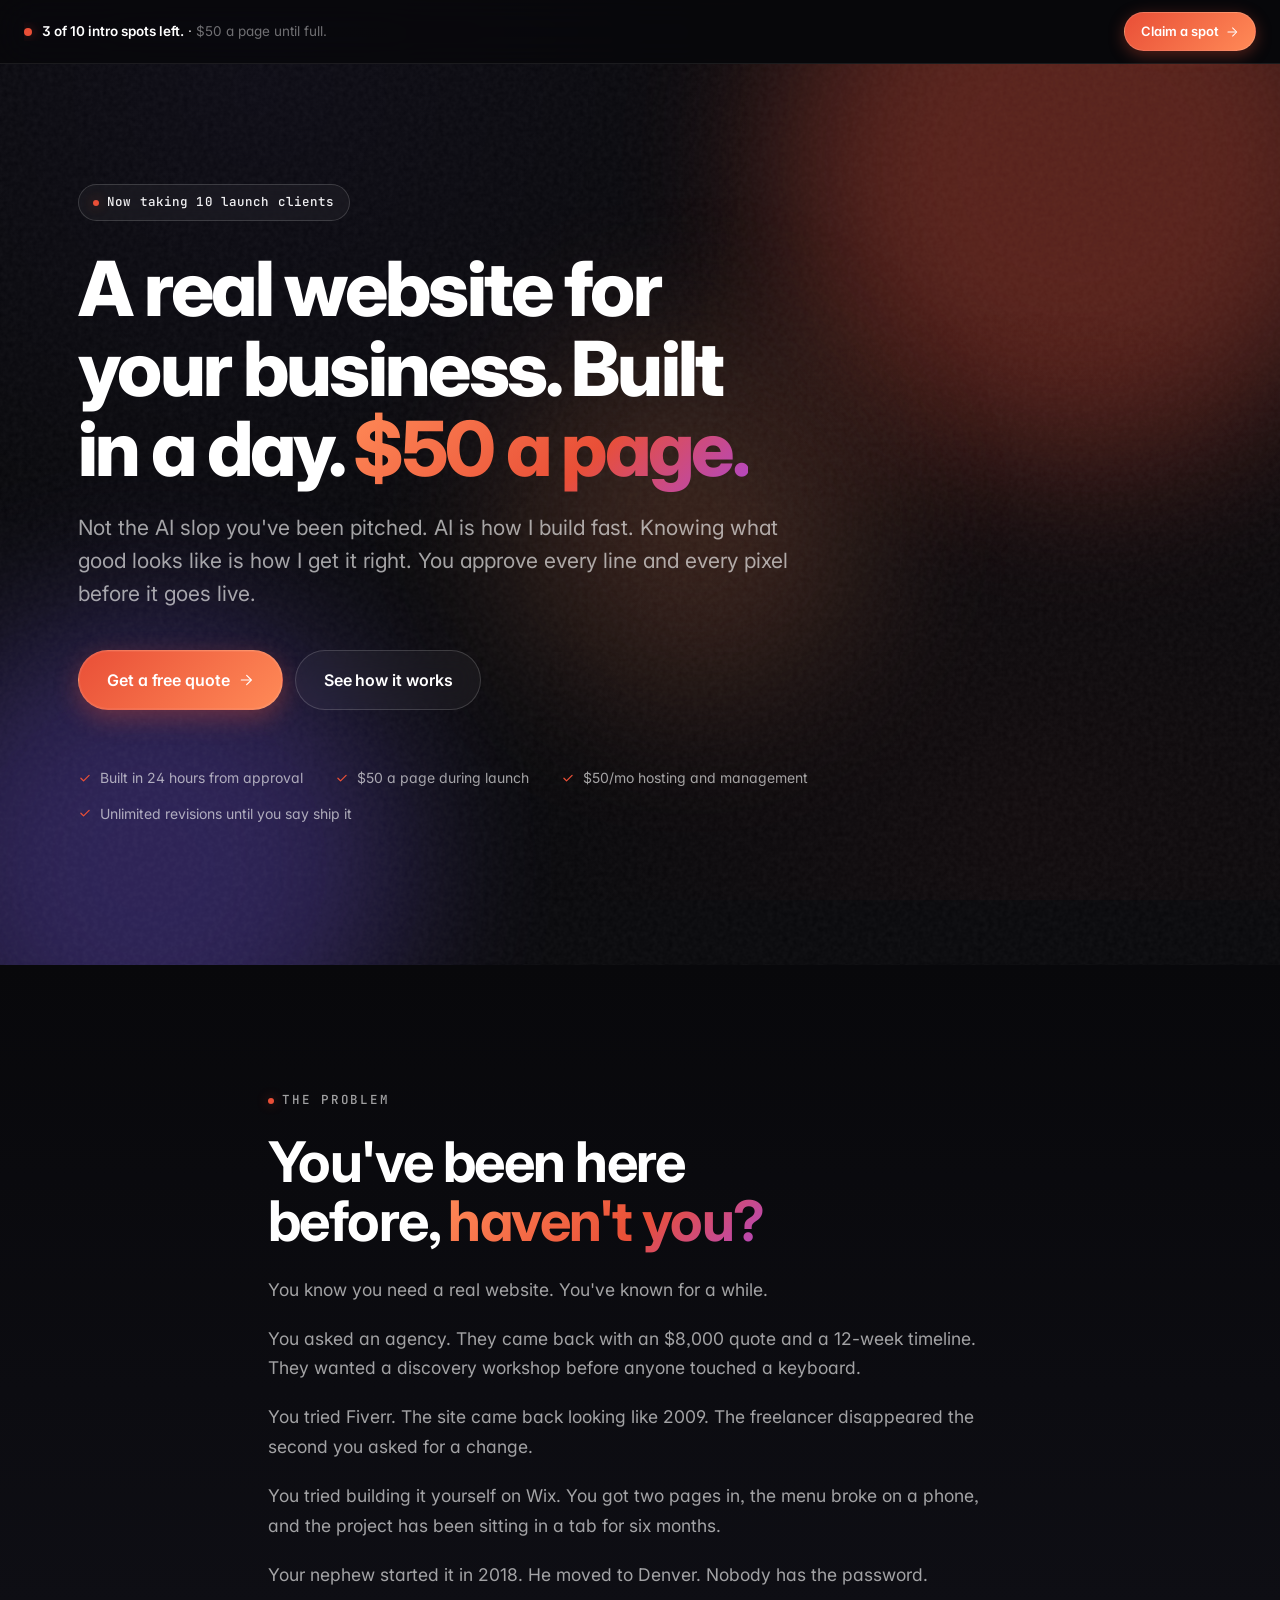
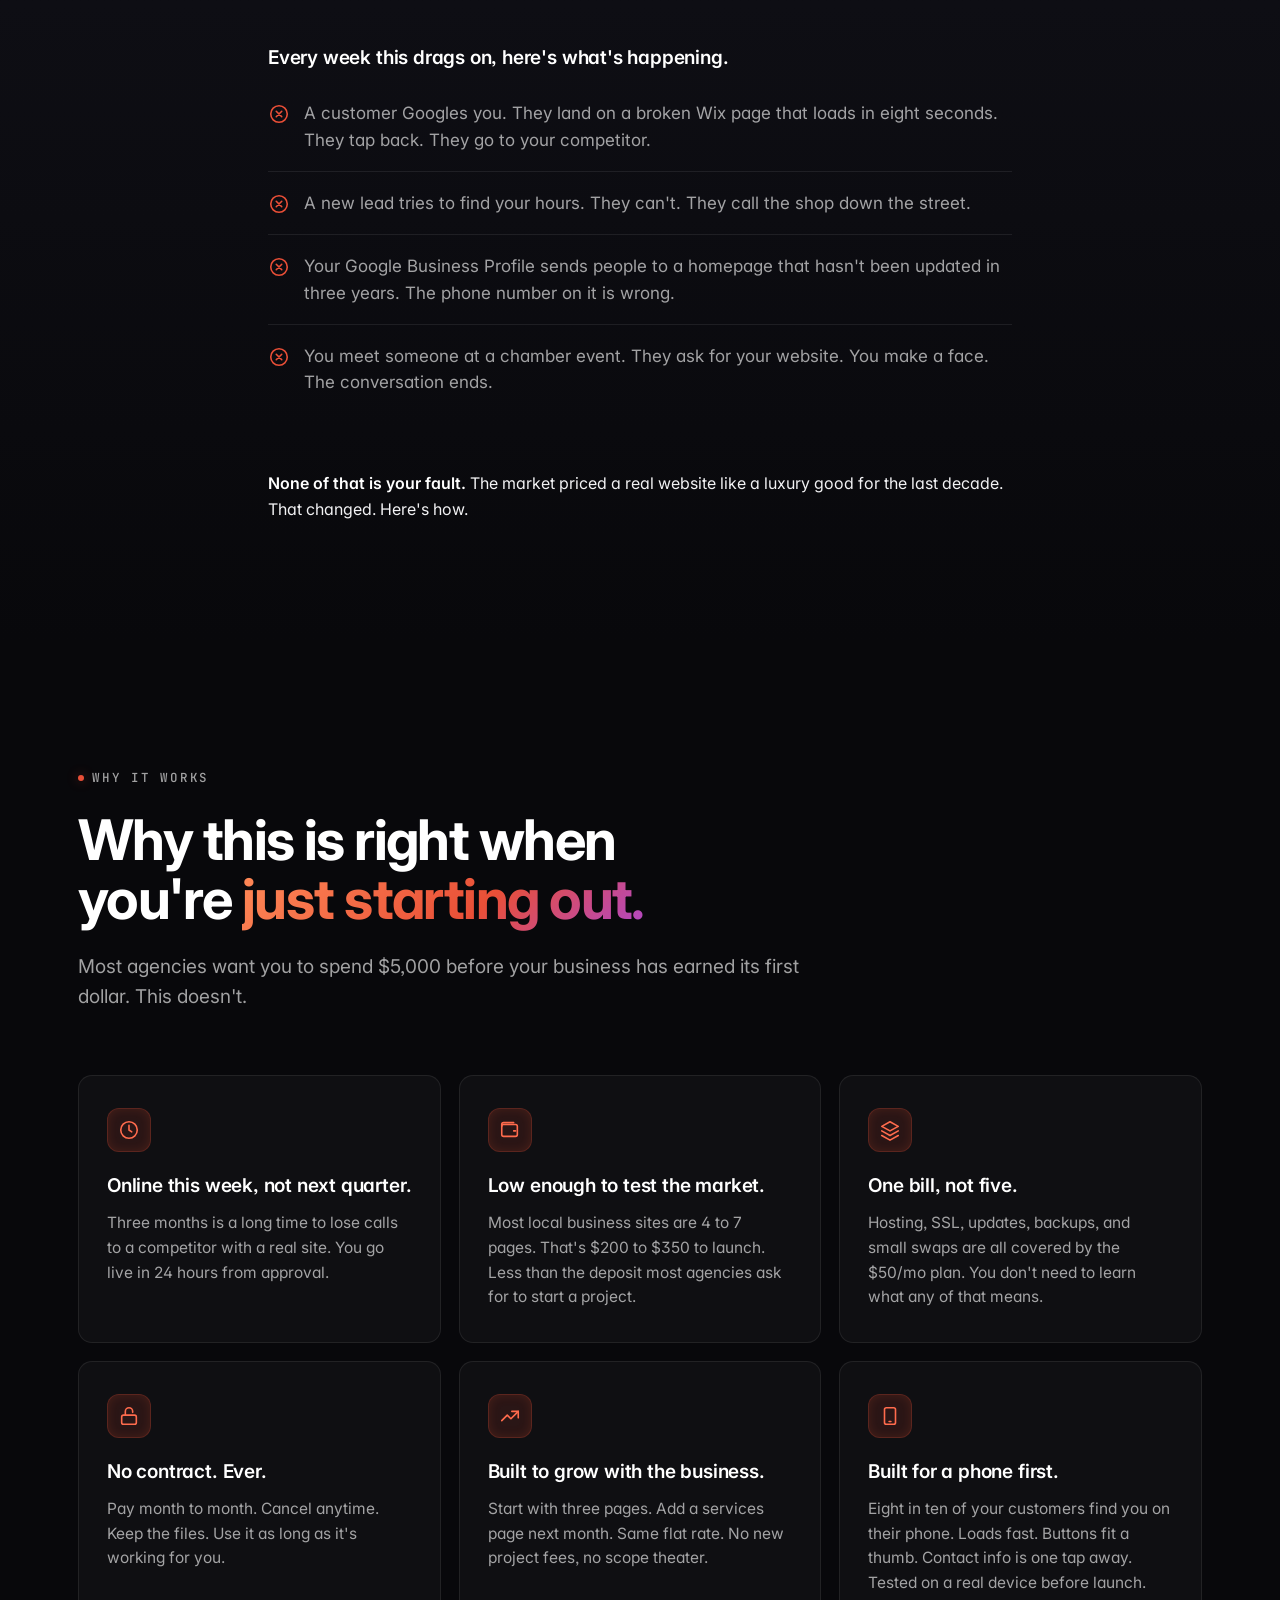
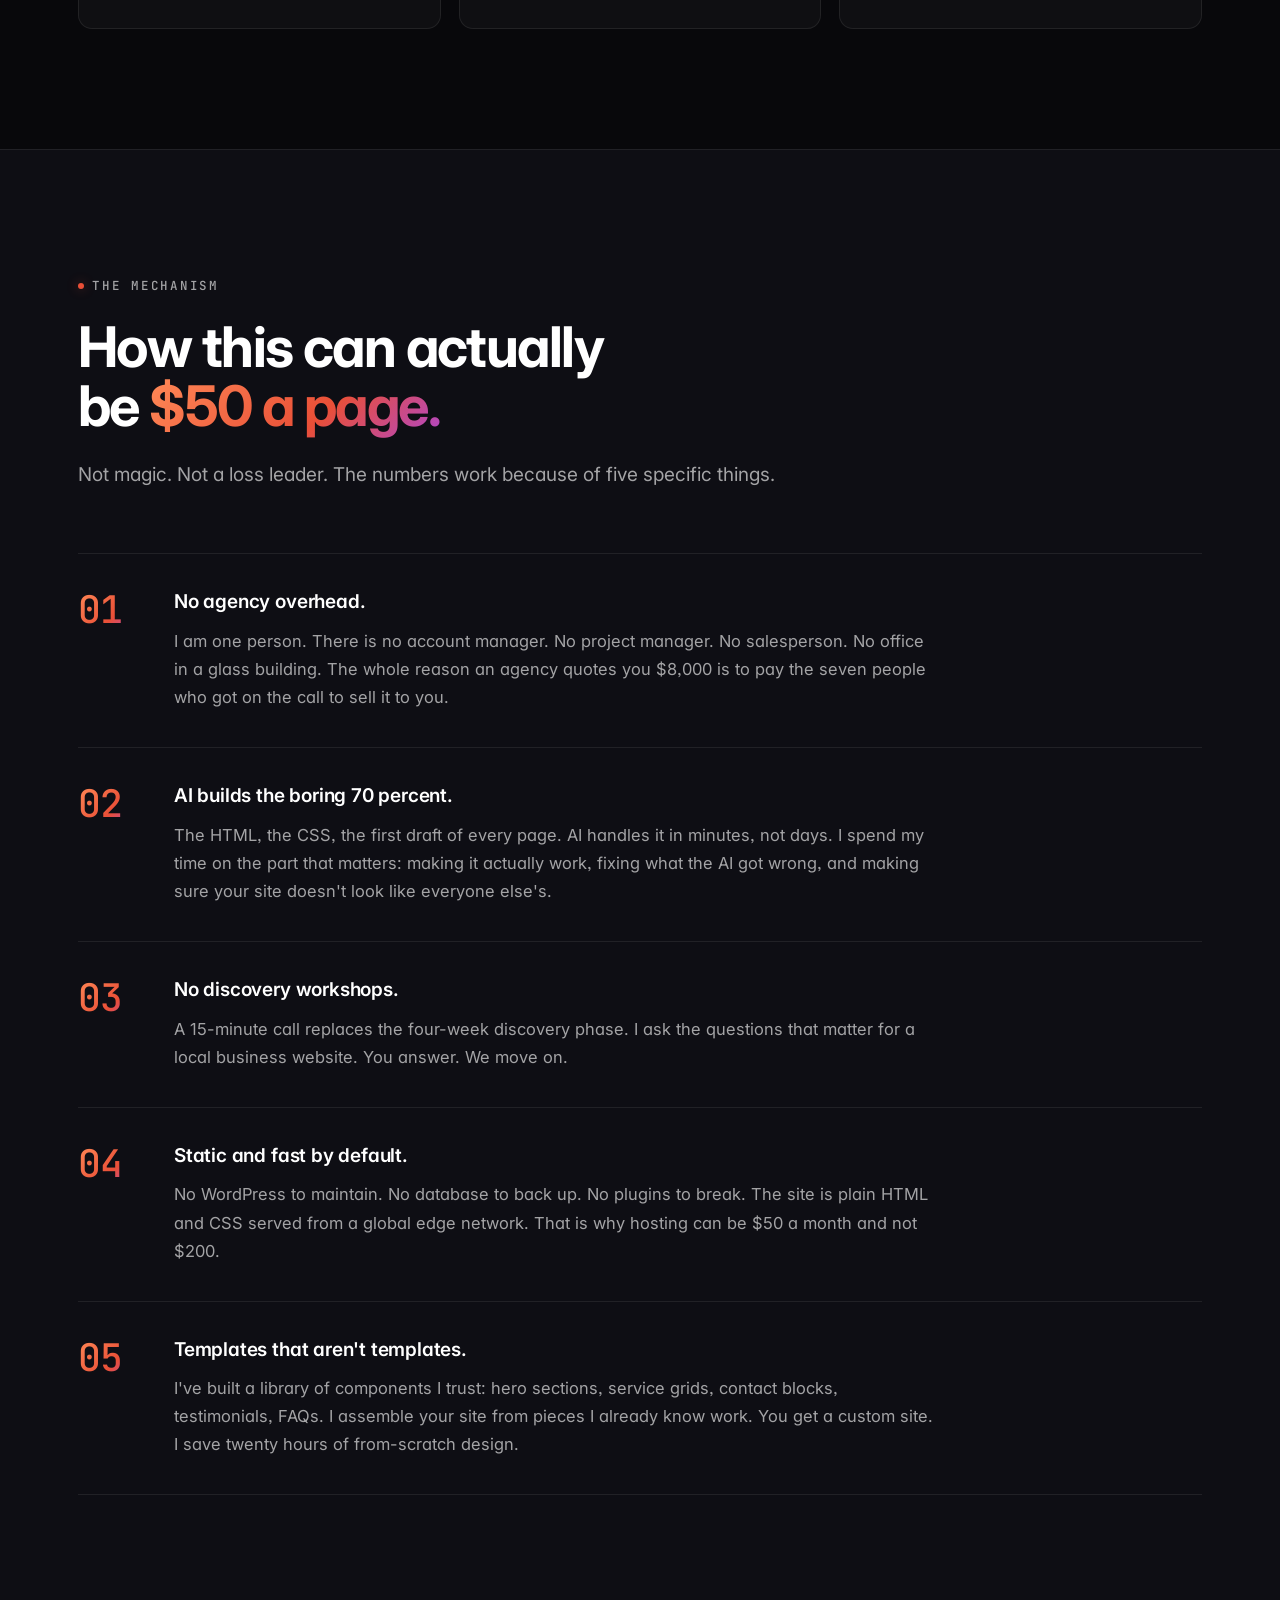
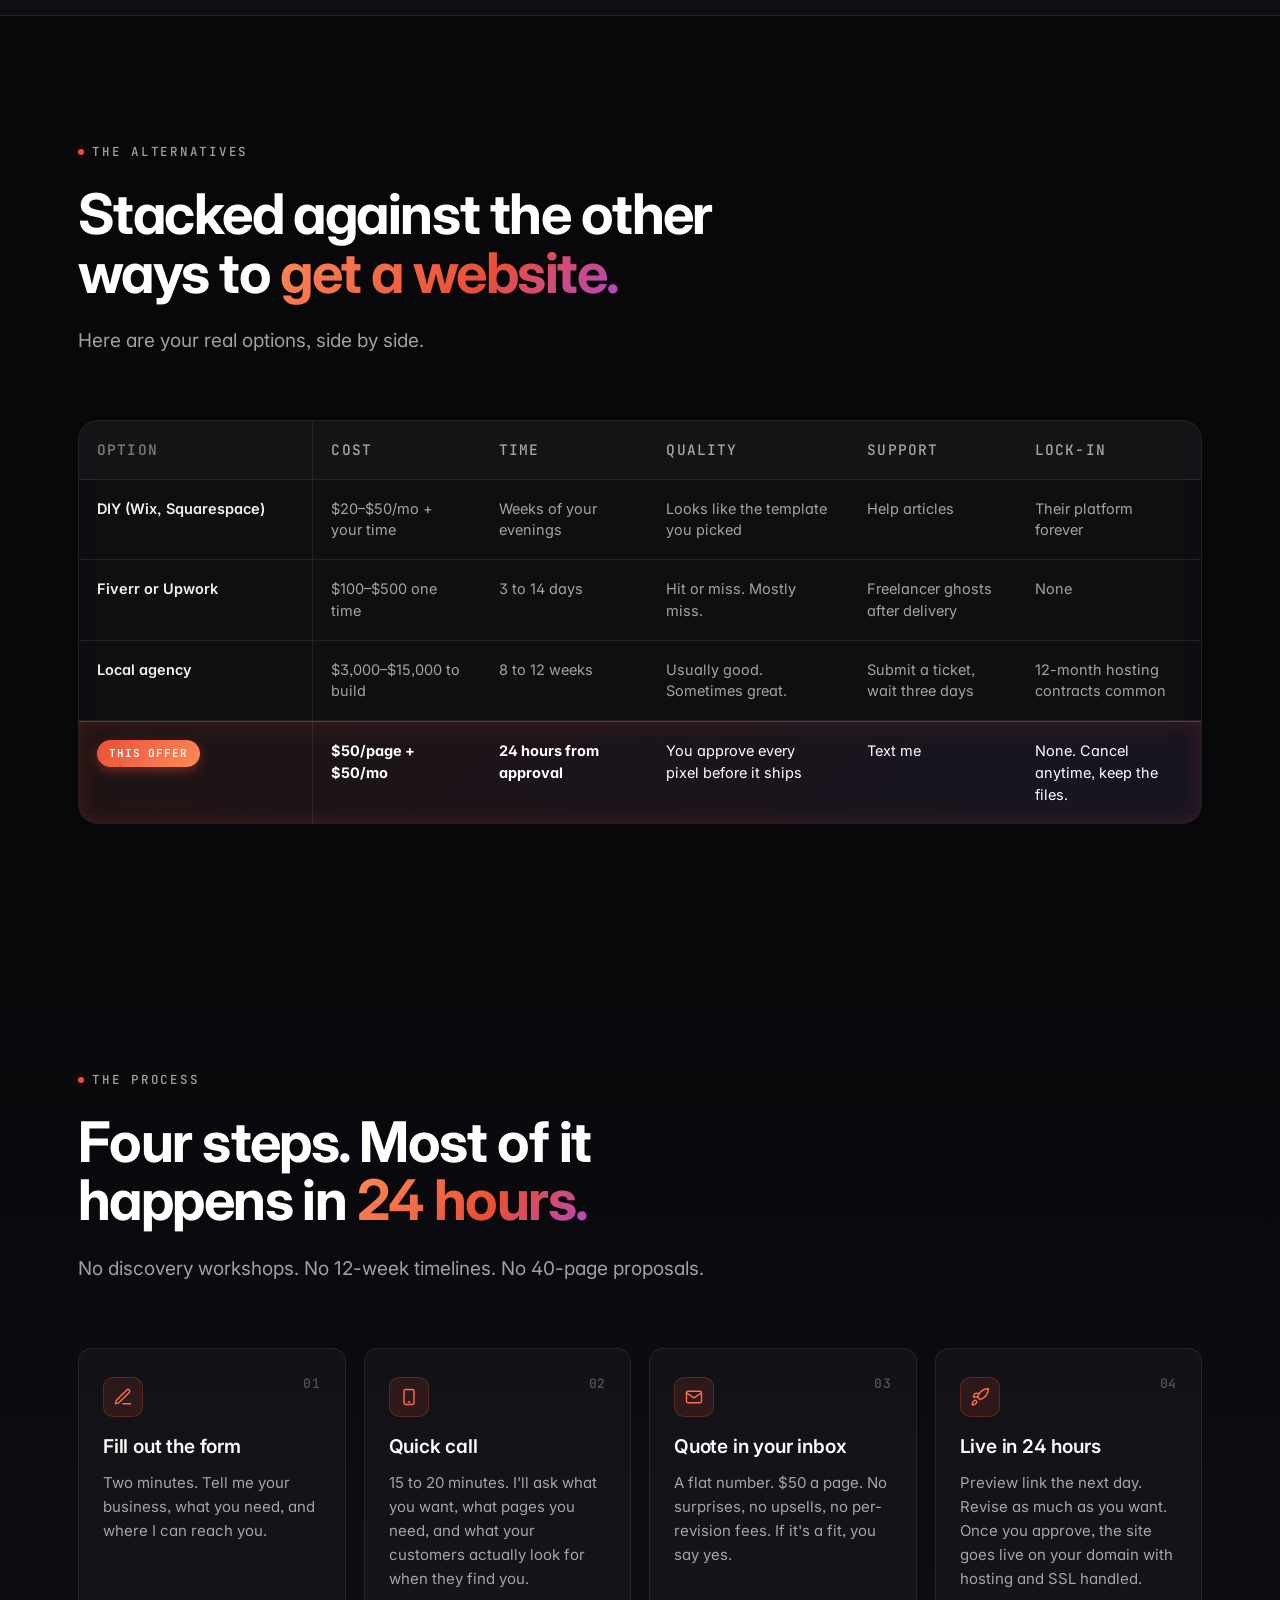
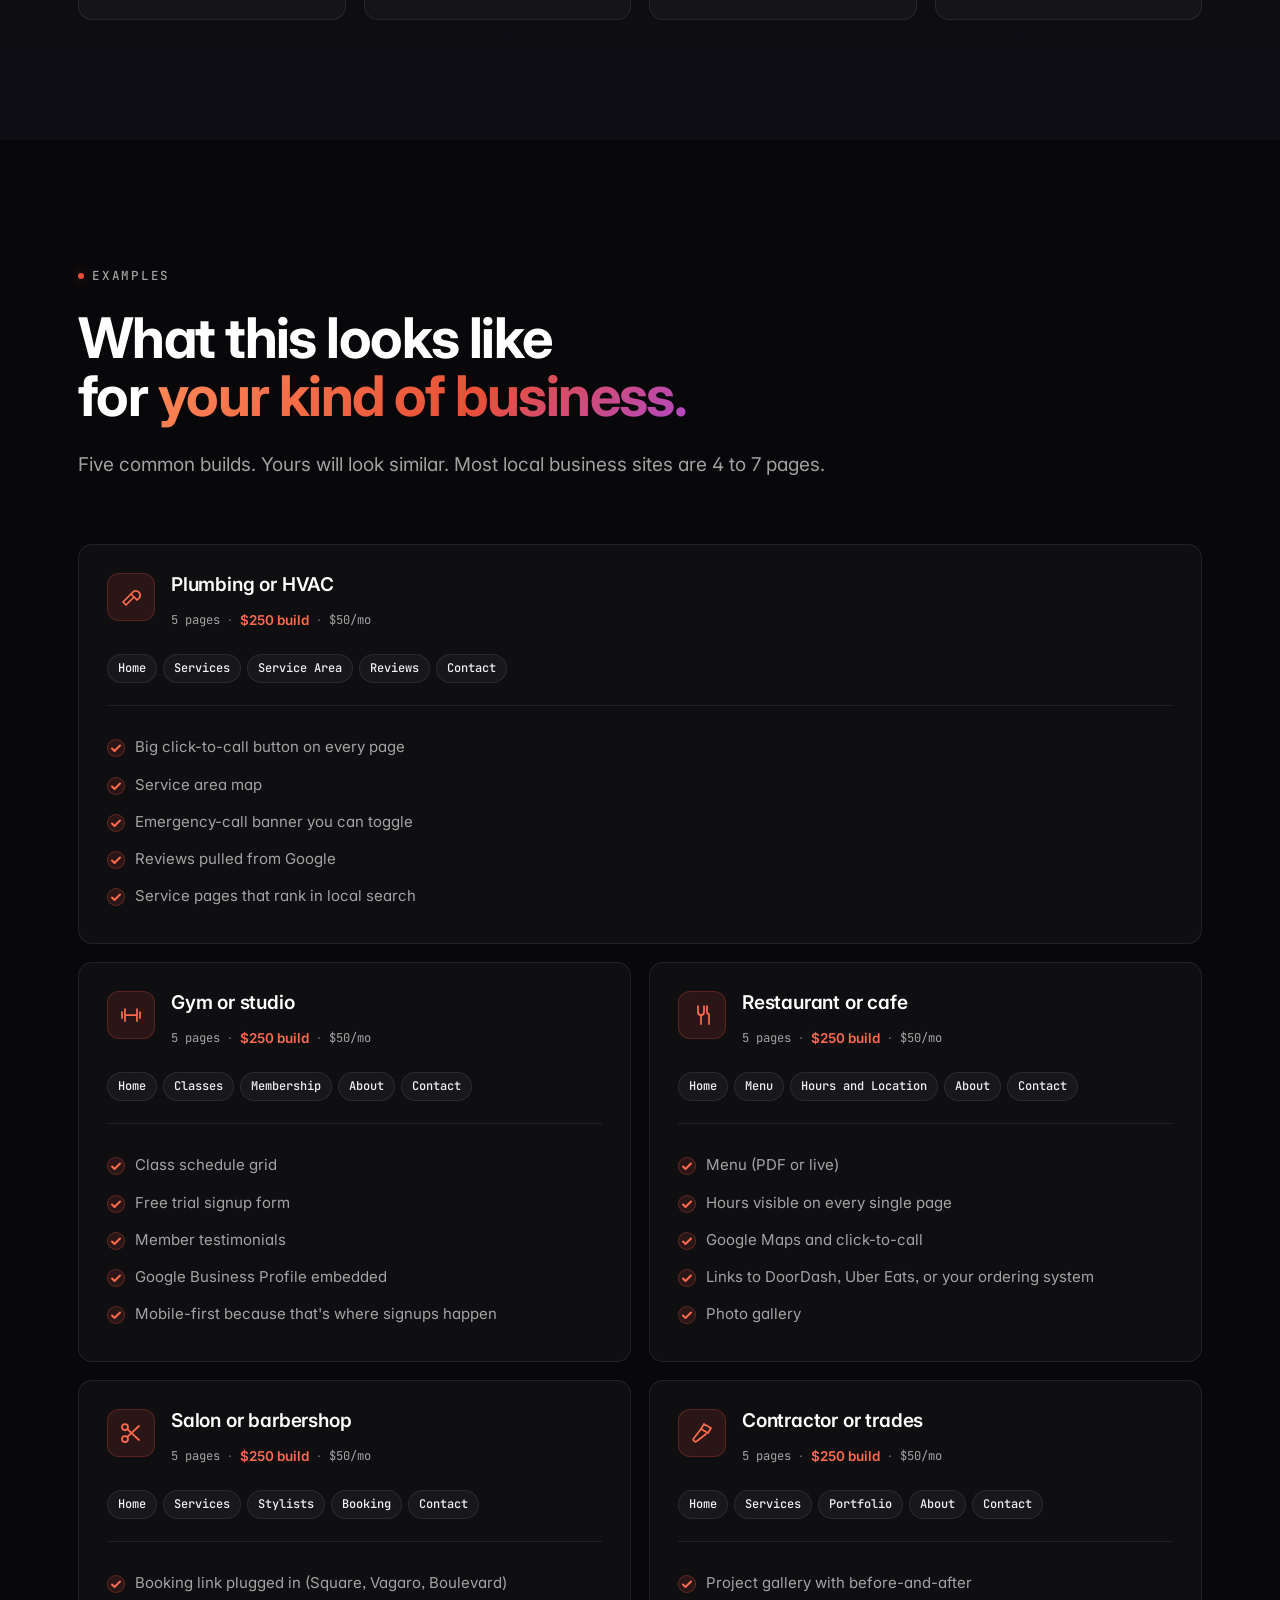
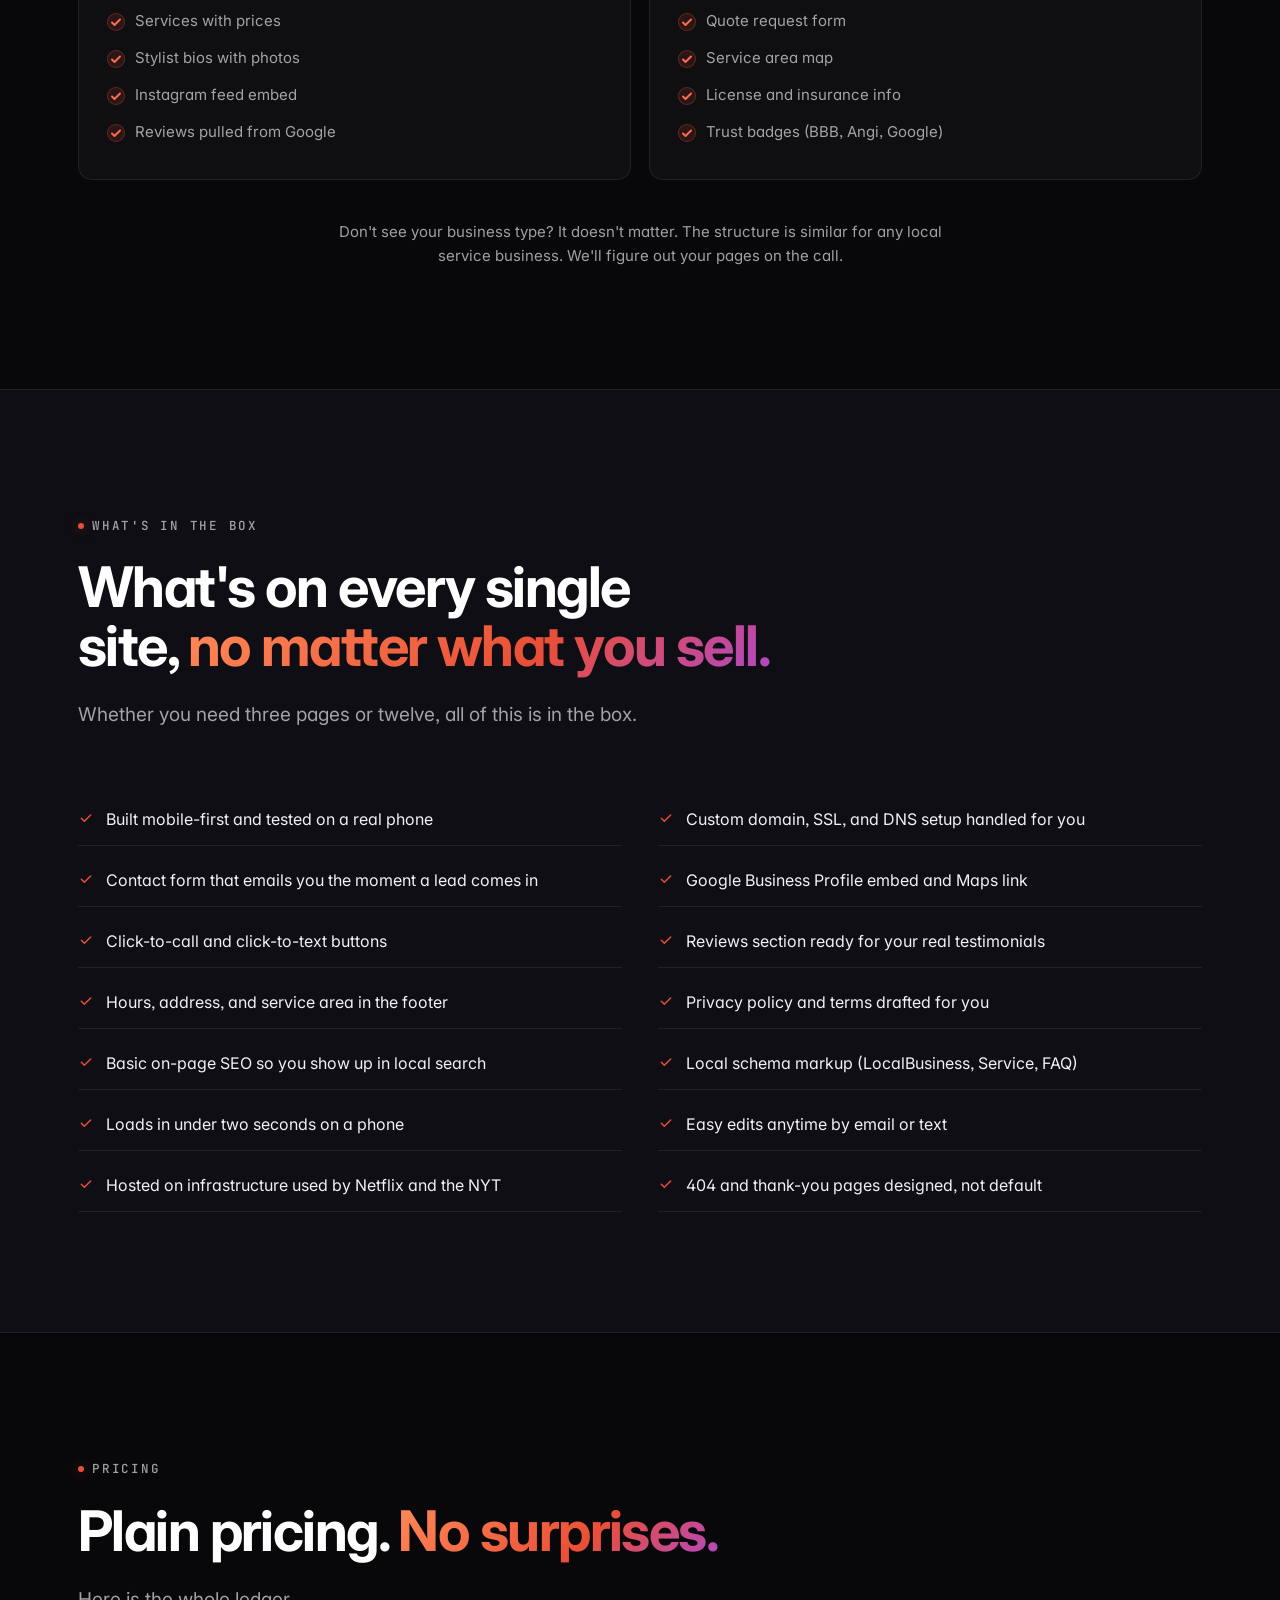
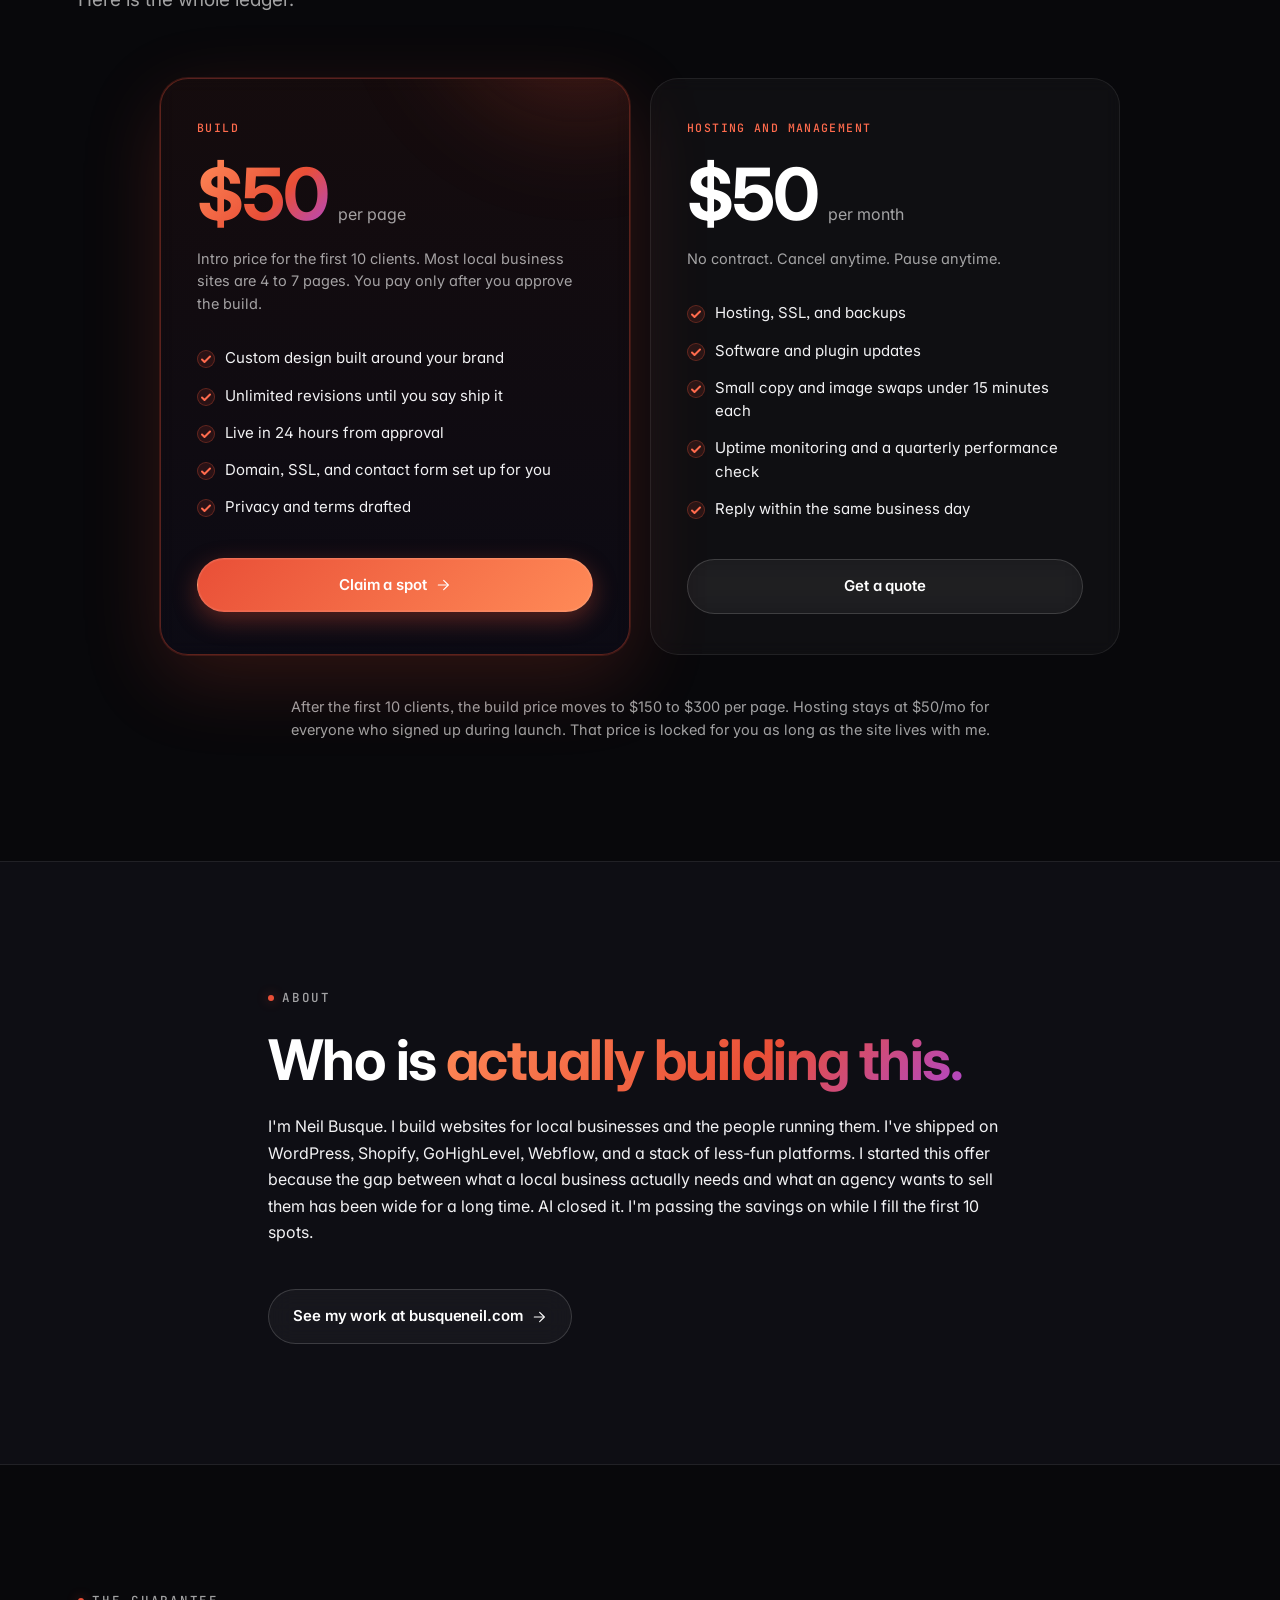
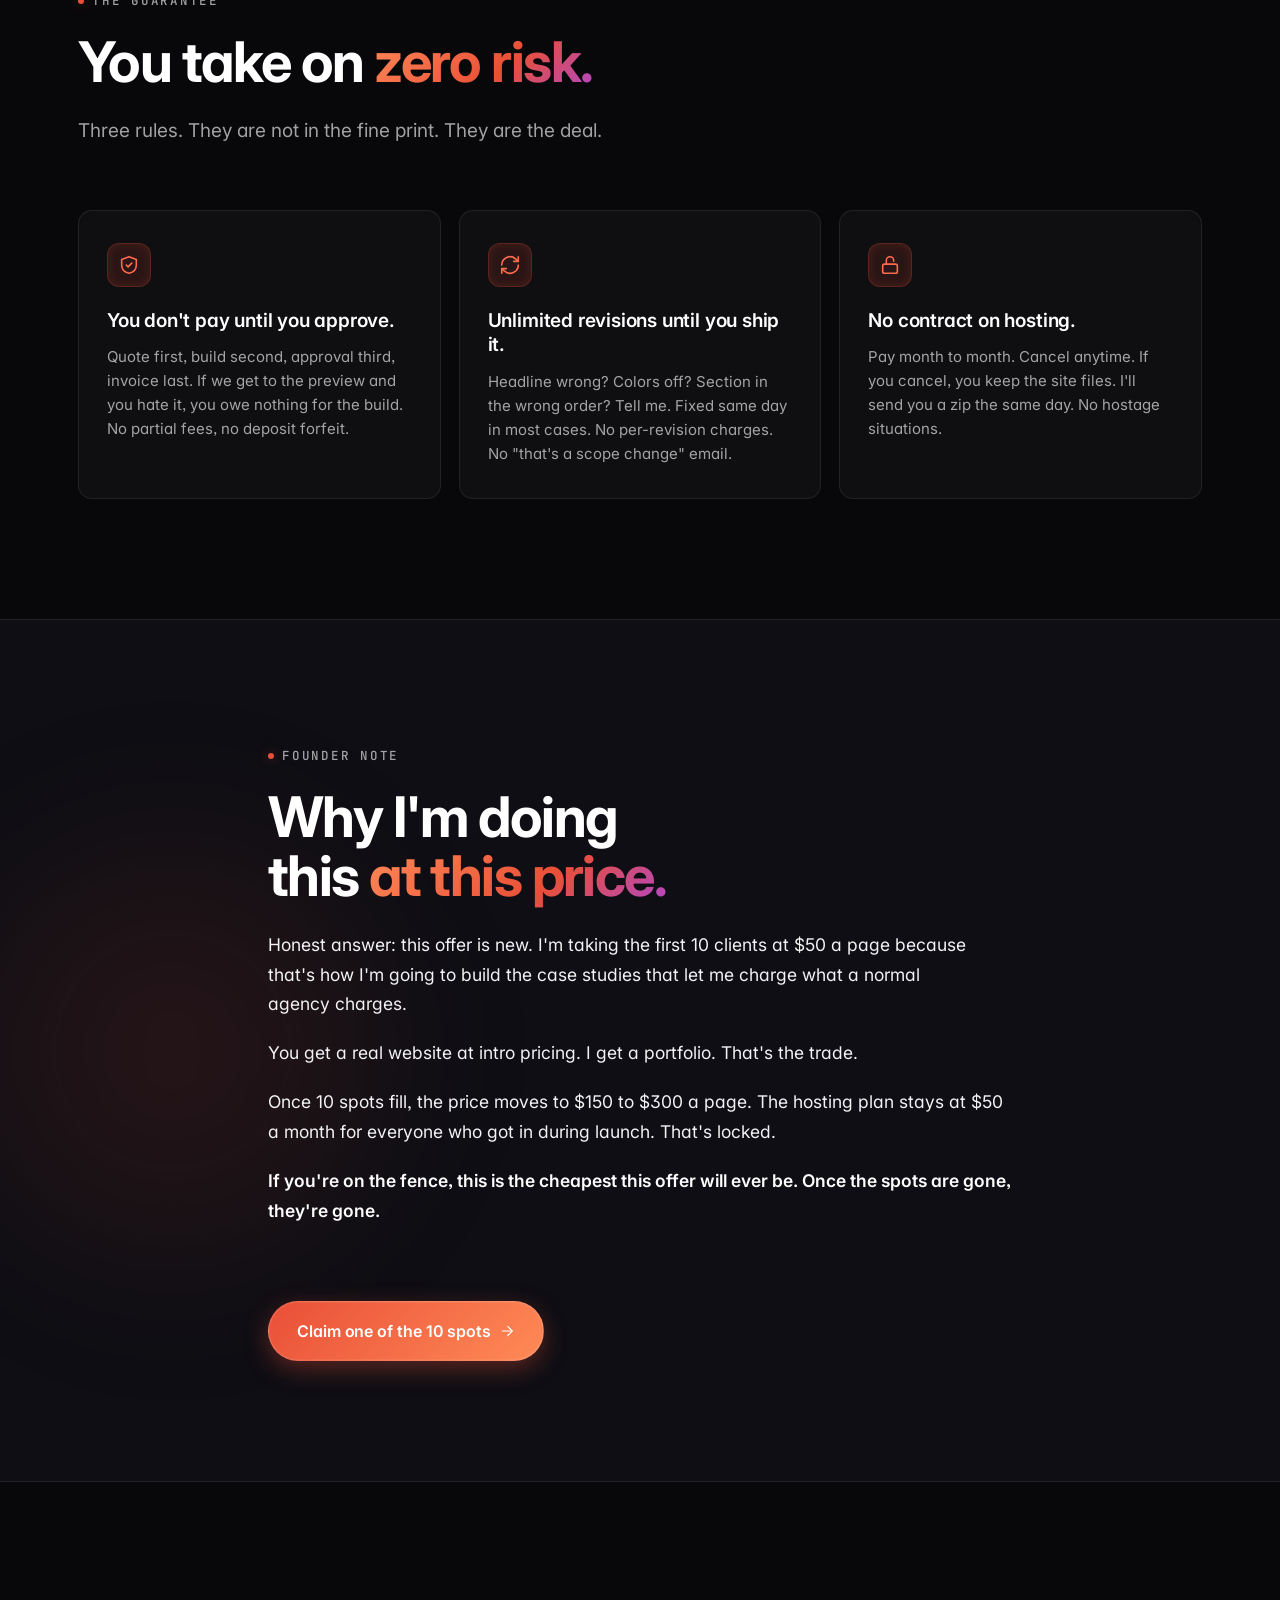
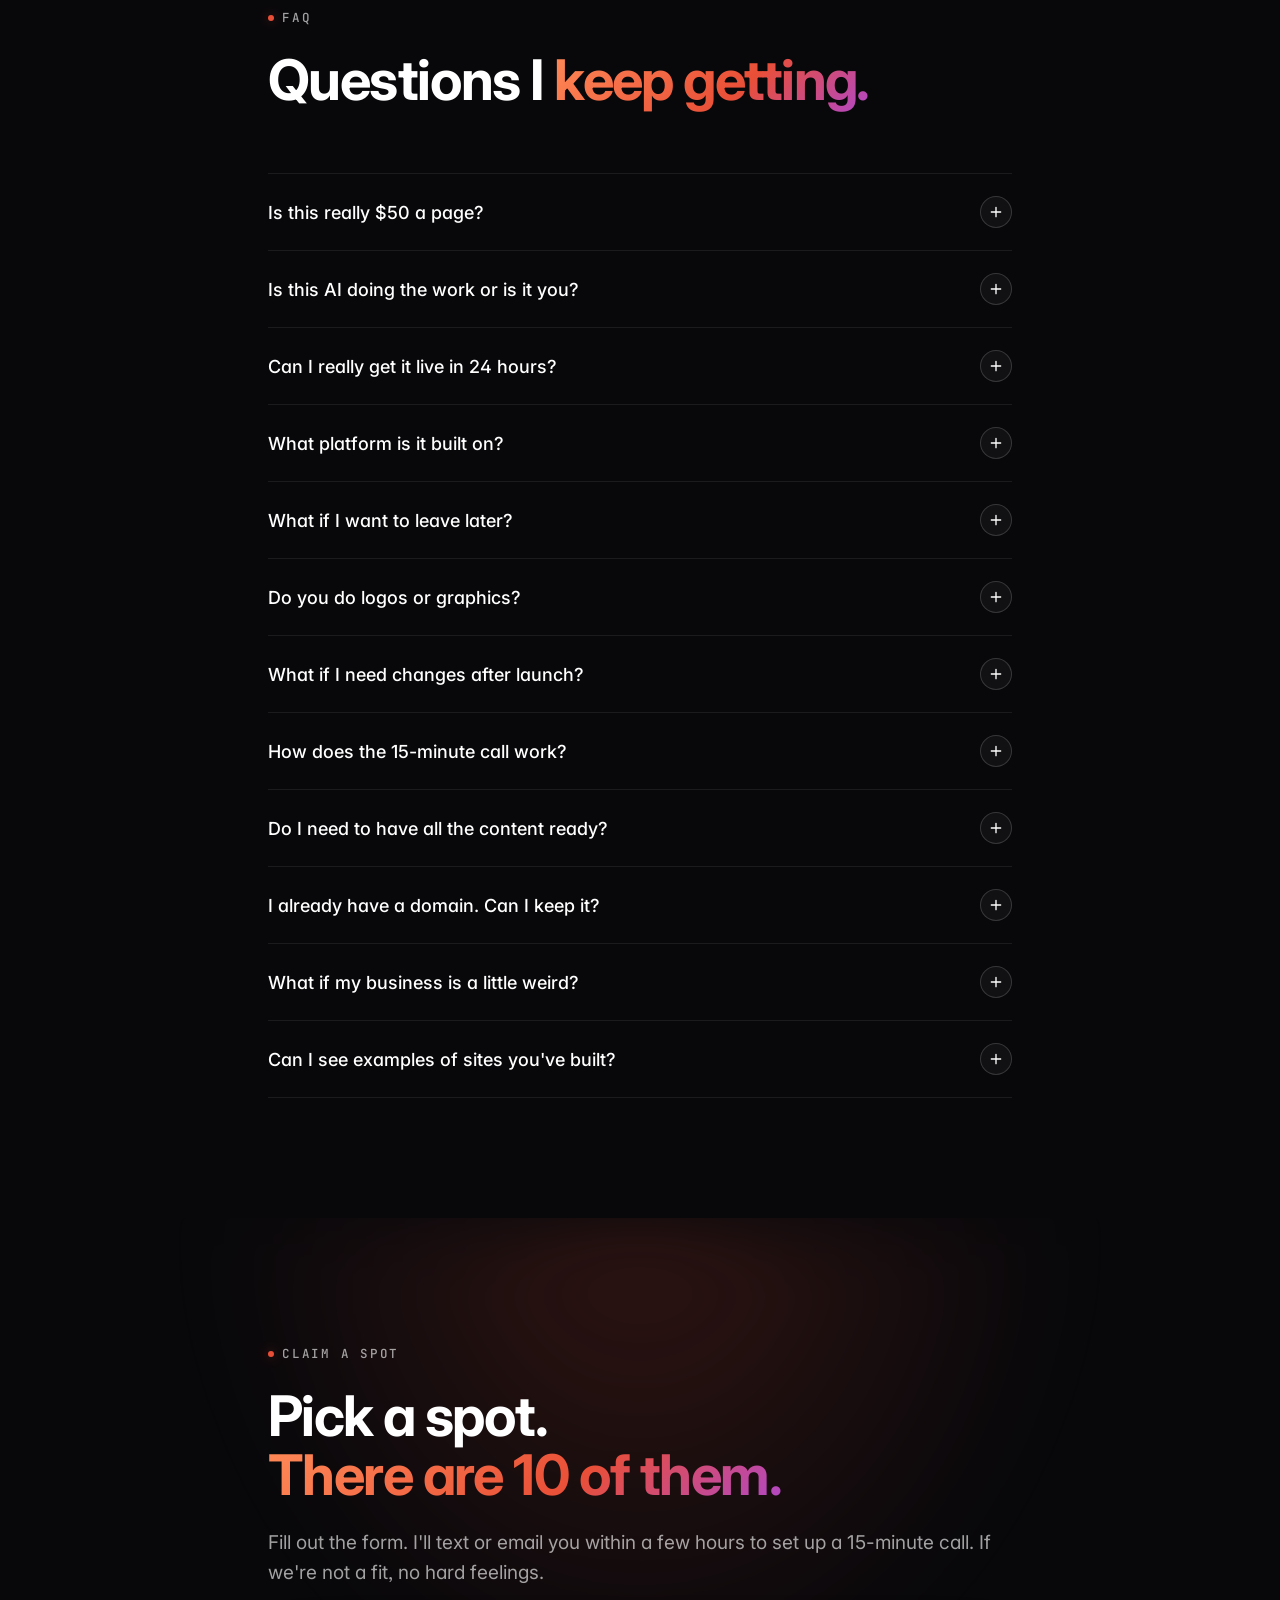
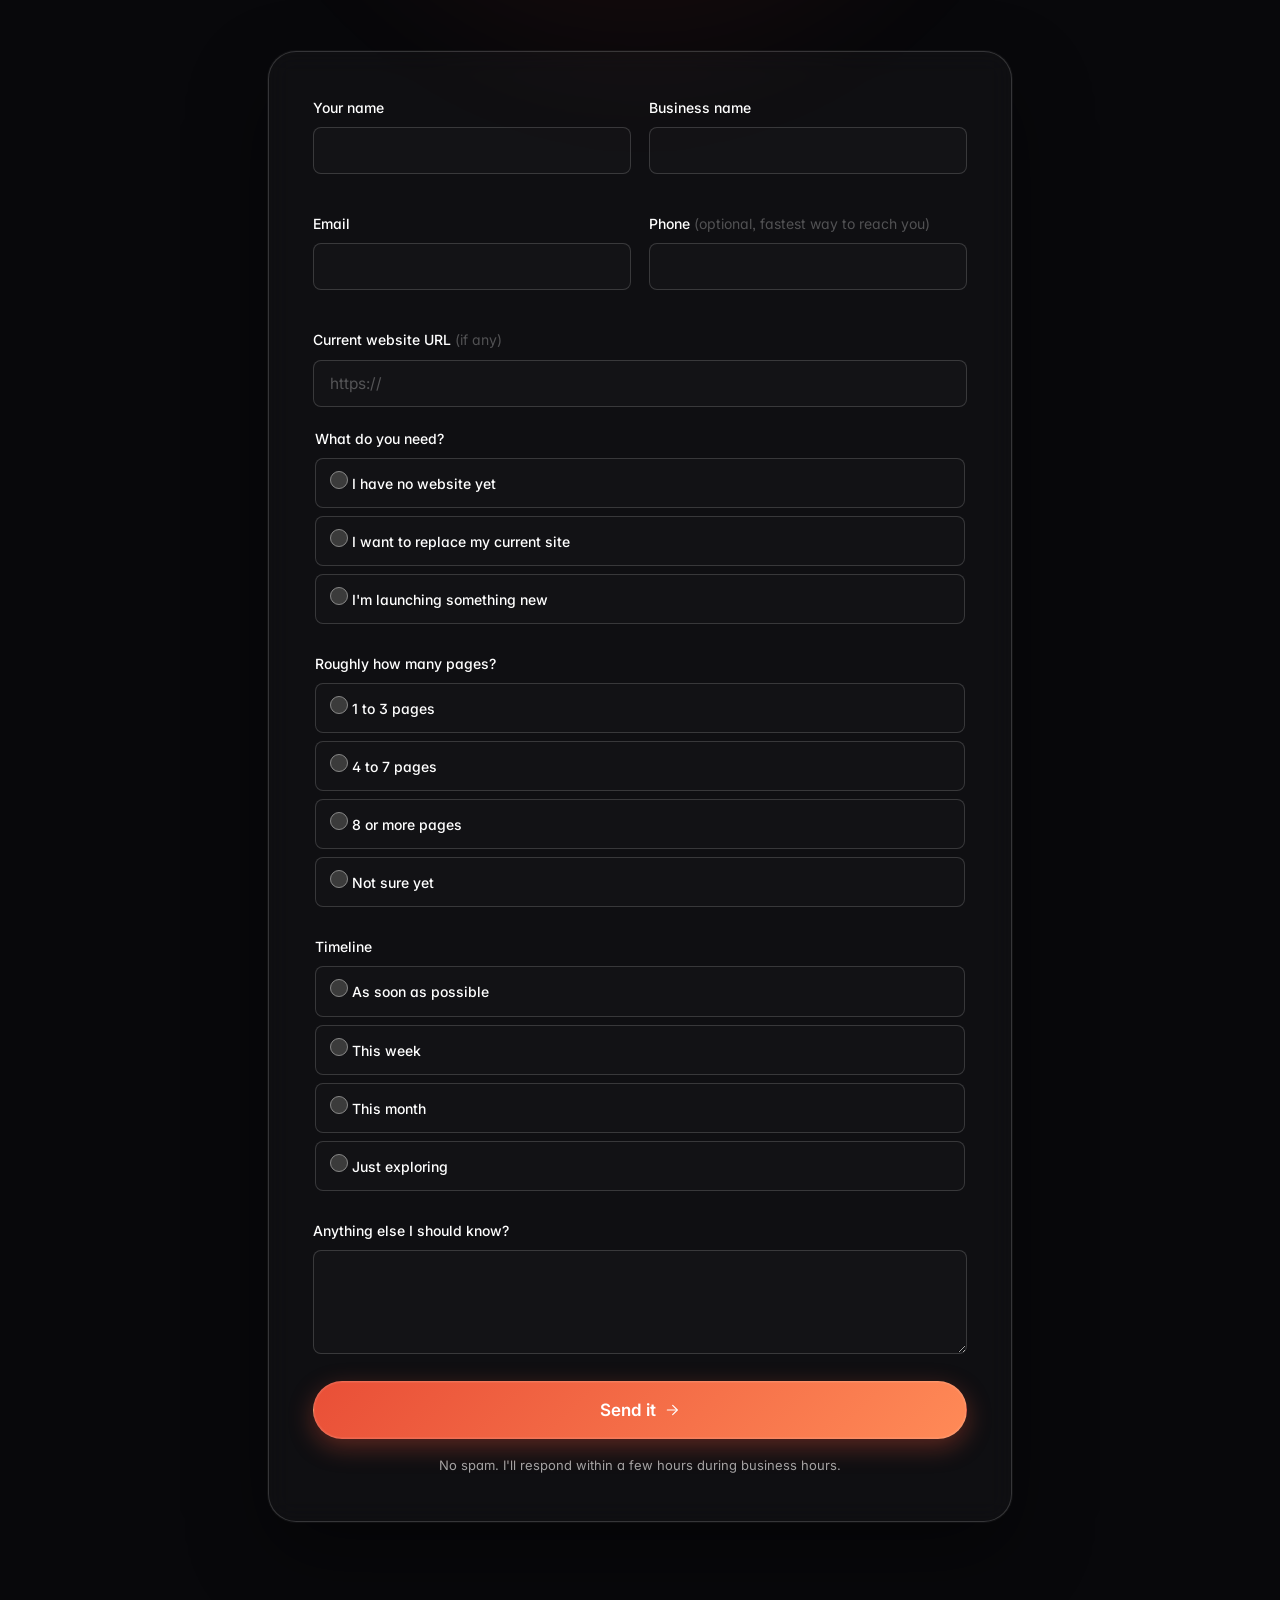
==== commit 3b3e4c9e: "Redesign: dark mode + sans-serif + techy aesthetic - Full dark UI (#08080B base) with Inter througho" ====
--- a/index.html
+++ b/index.html
@@ -3,7 +3,8 @@
 <head>
 <meta charset="UTF-8">
 <meta name="viewport" content="width=device-width, initial-scale=1.0, viewport-fit=cover">
-<meta name="theme-color" content="#FAF8F4">
+<meta name="theme-color" content="#08080B">
+<meta name="color-scheme" content="dark">
 <title>Websites built in a day. $50 a page. Neil Busque</title>
 <meta name="description" content="Productized website service for local businesses. Built in 24 hours. $50 a page. $50/mo hosting and management. Unlimited revisions until you approve. First 10 clients only.">
 
@@ -19,7 +20,7 @@
 
 <link rel="preconnect" href="https://fonts.googleapis.com">
 <link rel="preconnect" href="https://fonts.gstatic.com" crossorigin>
-<link href="https://fonts.googleapis.com/css2?family=Cormorant+Garamond:wght@500;600;700&family=Inter:wght@400;500;600;700&display=swap" rel="stylesheet">
+<link href="https://fonts.googleapis.com/css2?family=Inter:wght@400;500;600;700;800&family=JetBrains+Mono:wght@400;500;600&display=swap" rel="stylesheet">
 
 <link rel="stylesheet" href="/css/style.css">
 
@@ -28,23 +29,13 @@
   "@context": "https://schema.org",
   "@type": "Service",
   "name": "Local Business Website Build by Neil Busque",
-  "provider": {
-    "@type": "Person",
-    "name": "Neil Busque",
-    "url": "https://busqueneil.com"
-  },
+  "provider": { "@type": "Person", "name": "Neil Busque", "url": "https://busqueneil.com" },
   "description": "Productized website service for local businesses. Built in 24 hours. $50 a page. $50/mo hosting and management. Unlimited revisions until approval.",
   "areaServed": "United States",
   "offers": {
     "@type": "Offer",
-    "price": "50",
-    "priceCurrency": "USD",
-    "priceSpecification": {
-      "@type": "UnitPriceSpecification",
-      "price": "50",
-      "priceCurrency": "USD",
-      "unitText": "per page"
-    },
+    "price": "50", "priceCurrency": "USD",
+    "priceSpecification": { "@type": "UnitPriceSpecification", "price": "50", "priceCurrency": "USD", "unitText": "per page" },
     "availability": "https://schema.org/LimitedAvailability"
   }
 }
@@ -53,14 +44,110 @@
 
 <body>
 
+<!-- Reusable SVG sprite -->
+<svg width="0" height="0" style="position:absolute" aria-hidden="true">
+<defs>
+  <linearGradient id="grad-coral" x1="0" y1="0" x2="1" y2="1">
+    <stop offset="0%" stop-color="#E94F37"/>
+    <stop offset="100%" stop-color="#FF8A57"/>
+  </linearGradient>
+  <linearGradient id="grad-mix" x1="0" y1="0" x2="1" y2="1">
+    <stop offset="0%" stop-color="#E94F37"/>
+    <stop offset="100%" stop-color="#7C5CFF"/>
+  </linearGradient>
+  <pattern id="grid" width="40" height="40" patternUnits="userSpaceOnUse">
+    <path d="M 40 0 L 0 0 0 40" fill="none" stroke="rgba(255,255,255,0.04)" stroke-width="1"/>
+  </pattern>
+  <radialGradient id="orb-coral" cx="50%" cy="50%" r="50%">
+    <stop offset="0%" stop-color="#E94F37" stop-opacity="0.55"/>
+    <stop offset="100%" stop-color="#E94F37" stop-opacity="0"/>
+  </radialGradient>
+  <radialGradient id="orb-purple" cx="50%" cy="50%" r="50%">
+    <stop offset="0%" stop-color="#7C5CFF" stop-opacity="0.45"/>
+    <stop offset="100%" stop-color="#7C5CFF" stop-opacity="0"/>
+  </radialGradient>
+</defs>
+
+<!-- Icon symbols (Lucide-style line icons) -->
+<symbol id="i-clock" viewBox="0 0 24 24" fill="none" stroke="currentColor" stroke-width="1.75" stroke-linecap="round" stroke-linejoin="round">
+  <circle cx="12" cy="12" r="9"/><path d="M12 7v5l3 2"/>
+</symbol>
+<symbol id="i-wallet" viewBox="0 0 24 24" fill="none" stroke="currentColor" stroke-width="1.75" stroke-linecap="round" stroke-linejoin="round">
+  <path d="M3 8a2 2 0 0 1 2-2h13a2 2 0 0 1 2 2v9a2 2 0 0 1-2 2H5a2 2 0 0 1-2-2V8z"/><path d="M16 13h2"/><path d="M3 8V6a2 2 0 0 1 2-2h11"/>
+</symbol>
+<symbol id="i-stack" viewBox="0 0 24 24" fill="none" stroke="currentColor" stroke-width="1.75" stroke-linecap="round" stroke-linejoin="round">
+  <path d="M12 3l9 5-9 5-9-5 9-5z"/><path d="M3 13l9 5 9-5"/><path d="M3 18l9 5 9-5"/>
+</symbol>
+<symbol id="i-unlock" viewBox="0 0 24 24" fill="none" stroke="currentColor" stroke-width="1.75" stroke-linecap="round" stroke-linejoin="round">
+  <rect x="4" y="11" width="16" height="10" rx="2"/><path d="M8 11V7a4 4 0 0 1 8 0v1"/>
+</symbol>
+<symbol id="i-trending" viewBox="0 0 24 24" fill="none" stroke="currentColor" stroke-width="1.75" stroke-linecap="round" stroke-linejoin="round">
+  <path d="M3 17l6-6 4 4 8-8"/><path d="M14 7h7v7"/>
+</symbol>
+<symbol id="i-phone" viewBox="0 0 24 24" fill="none" stroke="currentColor" stroke-width="1.75" stroke-linecap="round" stroke-linejoin="round">
+  <rect x="6" y="3" width="12" height="18" rx="2"/><path d="M11 18h2"/>
+</symbol>
+<symbol id="i-check" viewBox="0 0 24 24" fill="none" stroke="currentColor" stroke-width="2.2" stroke-linecap="round" stroke-linejoin="round">
+  <path d="M5 12.5l4.5 4.5L19 7.5"/>
+</symbol>
+<symbol id="i-arrow-right" viewBox="0 0 24 24" fill="none" stroke="currentColor" stroke-width="1.75" stroke-linecap="round" stroke-linejoin="round">
+  <path d="M5 12h14"/><path d="M13 5l7 7-7 7"/>
+</symbol>
+<symbol id="i-shield" viewBox="0 0 24 24" fill="none" stroke="currentColor" stroke-width="1.75" stroke-linecap="round" stroke-linejoin="round">
+  <path d="M12 3l8 3v6c0 5-3.5 8-8 9-4.5-1-8-4-8-9V6l8-3z"/><path d="M9 12l2 2 4-4"/>
+</symbol>
+<symbol id="i-refresh" viewBox="0 0 24 24" fill="none" stroke="currentColor" stroke-width="1.75" stroke-linecap="round" stroke-linejoin="round">
+  <path d="M3 12a9 9 0 0 1 15-6.7L21 8"/><path d="M21 3v5h-5"/><path d="M21 12a9 9 0 0 1-15 6.7L3 16"/><path d="M3 21v-5h5"/>
+</symbol>
+<symbol id="i-x-circle" viewBox="0 0 24 24" fill="none" stroke="currentColor" stroke-width="1.75" stroke-linecap="round" stroke-linejoin="round">
+  <circle cx="12" cy="12" r="9"/><path d="M9 9l6 6M15 9l-6 6"/>
+</symbol>
+<symbol id="i-wrench" viewBox="0 0 24 24" fill="none" stroke="currentColor" stroke-width="1.75" stroke-linecap="round" stroke-linejoin="round">
+  <path d="M14.7 6.3a4.5 4.5 0 0 1 6 6L18 15l-6-6 2.7-2.7z"/><path d="M12 9L4 17l3 3 8-8"/>
+</symbol>
+<symbol id="i-dumbbell" viewBox="0 0 24 24" fill="none" stroke="currentColor" stroke-width="1.75" stroke-linecap="round" stroke-linejoin="round">
+  <path d="M6 6v12M18 6v12M3 9v6M21 9v6M6 12h12"/>
+</symbol>
+<symbol id="i-fork" viewBox="0 0 24 24" fill="none" stroke="currentColor" stroke-width="1.75" stroke-linecap="round" stroke-linejoin="round">
+  <path d="M8 3v6a3 3 0 1 0 6 0V3"/><path d="M11 12v9"/><path d="M17 3v6c0 1 .5 2 2 2v10"/>
+</symbol>
+<symbol id="i-scissors" viewBox="0 0 24 24" fill="none" stroke="currentColor" stroke-width="1.75" stroke-linecap="round" stroke-linejoin="round">
+  <circle cx="6" cy="6" r="3"/><circle cx="6" cy="18" r="3"/><path d="M8.1 7.9L20 19M8.1 16.1L20 5"/>
+</symbol>
+<symbol id="i-hammer" viewBox="0 0 24 24" fill="none" stroke="currentColor" stroke-width="1.75" stroke-linecap="round" stroke-linejoin="round">
+  <path d="M14 3l7 4-3 5-7-4 3-5z"/><path d="M11 8L4 17a2 2 0 0 0 3 3l9-7"/>
+</symbol>
+<symbol id="i-edit" viewBox="0 0 24 24" fill="none" stroke="currentColor" stroke-width="1.75" stroke-linecap="round" stroke-linejoin="round">
+  <path d="M12 20h9"/><path d="M16.5 3.5a2.1 2.1 0 0 1 3 3L7 19l-4 1 1-4 12.5-12.5z"/>
+</symbol>
+<symbol id="i-rocket" viewBox="0 0 24 24" fill="none" stroke="currentColor" stroke-width="1.75" stroke-linecap="round" stroke-linejoin="round">
+  <path d="M4.5 16.5c-1.5 1.3-2 5-2 5s3.7-.5 5-2c.75-.85.74-2.15-.04-2.92a2.07 2.07 0 0 0-2.96-.08z"/><path d="M12 15l-3-3a22 22 0 0 1 2-3.95A12.9 12.9 0 0 1 22 2c0 2.72-.78 7.5-6 11a22.4 22.4 0 0 1-4 2z"/><path d="M9 12H4s.55-3.03 2-4c1.62-1.08 5 0 5 0"/>
+</symbol>
+<symbol id="i-mail" viewBox="0 0 24 24" fill="none" stroke="currentColor" stroke-width="1.75" stroke-linecap="round" stroke-linejoin="round">
+  <rect x="3" y="5" width="18" height="14" rx="2"/><path d="M3 7l9 6 9-6"/>
+</symbol>
+<symbol id="i-zap" viewBox="0 0 24 24" fill="none" stroke="currentColor" stroke-width="1.75" stroke-linecap="round" stroke-linejoin="round">
+  <path d="M13 2L4 14h7l-1 8 9-12h-7l1-8z"/>
+</symbol>
+<symbol id="i-spark" viewBox="0 0 24 24" fill="none" stroke="currentColor" stroke-width="1.75" stroke-linecap="round" stroke-linejoin="round">
+  <path d="M12 3v3M12 18v3M3 12h3M18 12h3M5.6 5.6l2.1 2.1M16.3 16.3l2.1 2.1M5.6 18.4l2.1-2.1M16.3 7.7l2.1-2.1"/>
+</symbol>
+<symbol id="i-plus" viewBox="0 0 24 24" fill="none" stroke="currentColor" stroke-width="2" stroke-linecap="round">
+  <path d="M5 12h14M12 5v14"/>
+</symbol>
+<symbol id="i-minus" viewBox="0 0 24 24" fill="none" stroke="currentColor" stroke-width="2" stroke-linecap="round">
+  <path d="M5 12h14"/>
+</symbol>
+</svg>
+
 <!-- Sticky bar -->
 <div class="sticky-bar" id="stickyBar">
   <div class="sticky-bar__inner">
     <div class="sticky-bar__left">
-      <span class="dot"></span>
-      <span class="sticky-bar__text"><strong>3 of 10 intro spots left.</strong><br>$50 a page until full.</span>
-    </div>
-    <a href="#form" class="sticky-bar__cta">Claim a spot</a>
+      <span class="pulse-dot" aria-hidden="true"></span>
+      <span class="sticky-bar__text"><strong>3 of 10 intro spots left.</strong><span class="sticky-bar__sep"> · </span><span class="dim">$50 a page until full.</span></span>
+    </div>
+    <a href="#form" class="sticky-bar__cta">Claim a spot <svg class="ico ico--xs"><use href="#i-arrow-right"/></svg></a>
   </div>
 </div>
 
@@ -68,29 +155,43 @@
 
 <!-- Hero -->
 <section class="hero">
+  <div class="hero__bg" aria-hidden="true">
+    <div class="hero__orb hero__orb--a"></div>
+    <div class="hero__orb hero__orb--b"></div>
+    <div class="hero__orb hero__orb--c"></div>
+    <svg class="hero__grid" width="100%" height="100%">
+      <rect width="100%" height="100%" fill="url(#grid)"/>
+    </svg>
+    <div class="hero__noise"></div>
+  </div>
+
   <div class="container">
     <div class="hero__inner">
-      <span class="eyebrow">For local businesses</span>
-      <h1 class="display">A real website for your business. Built in a day. <span class="accent">$50&nbsp;a&nbsp;page.</span></h1>
+      <div class="hero__badge">
+        <span class="pulse-dot pulse-dot--sm"></span>
+        <span>Now taking 10 launch clients</span>
+      </div>
+      <h1 class="display display--xl">A real website for your business. Built in a day. <span class="gradient-text">$50&nbsp;a&nbsp;page.</span></h1>
       <p class="hero__sub">Not the AI slop you've been pitched. AI is how I build fast. Knowing what good looks like is how I get it right. You approve every line and every pixel before it goes live.</p>
       <div class="hero__ctas">
-        <a href="#form" class="btn btn--primary">Get a free quote</a>
-        <a href="#process" class="btn btn--ghost">See how it works</a>
+        <a href="#form" class="btn btn--primary btn--lg">Get a free quote <svg class="ico ico--sm"><use href="#i-arrow-right"/></svg></a>
+        <a href="#process" class="btn btn--glass btn--lg">See how it works</a>
       </div>
       <ul class="trust-strip">
-        <li>Built in 24 hours from approval</li>
-        <li>$50 a page during launch</li>
-        <li>$50/mo hosting and management</li>
-        <li>Unlimited revisions until you say ship it</li>
+        <li><svg class="ico ico--xs"><use href="#i-check"/></svg> Built in 24 hours from approval</li>
+        <li><svg class="ico ico--xs"><use href="#i-check"/></svg> $50 a page during launch</li>
+        <li><svg class="ico ico--xs"><use href="#i-check"/></svg> $50/mo hosting and management</li>
+        <li><svg class="ico ico--xs"><use href="#i-check"/></svg> Unlimited revisions until you say ship it</li>
       </ul>
     </div>
   </div>
 </section>
 
 <!-- Been here before -->
-<section class="section section--cream" id="problem">
+<section class="section section--problem" id="problem">
   <div class="container container--narrow">
-    <h2 class="display">You've been here before, haven't you?</h2>
+    <span class="eyebrow"><span class="eyebrow__dot"></span> The problem</span>
+    <h2 class="display">You've been here before, <span class="gradient-text">haven't you?</span></h2>
     <div class="prose">
       <p>You know you need a real website. You've known for a while.</p>
       <p>You asked an agency. They came back with an $8,000 quote and a 12-week timeline. They wanted a discovery workshop before anyone touched a keyboard.</p>
@@ -100,14 +201,14 @@
     </div>
 
     <h3 class="h3 mt-large">Every week this drags on, here's what's happening.</h3>
-    <ul class="bullet-list">
-      <li>A customer Googles you. They land on a broken Wix page that loads in eight seconds. They tap the back button. They go to your competitor.</li>
-      <li>A new lead tries to find your hours. They can't. They call the shop down the street.</li>
-      <li>Your Google Business Profile sends people to a homepage that hasn't been updated in three years. The phone number on it is wrong.</li>
-      <li>You meet someone at a chamber event. They ask for your website. You make a face. The conversation ends.</li>
+    <ul class="impact-list">
+      <li><svg class="ico ico--md text-coral"><use href="#i-x-circle"/></svg> A customer Googles you. They land on a broken Wix page that loads in eight seconds. They tap back. They go to your competitor.</li>
+      <li><svg class="ico ico--md text-coral"><use href="#i-x-circle"/></svg> A new lead tries to find your hours. They can't. They call the shop down the street.</li>
+      <li><svg class="ico ico--md text-coral"><use href="#i-x-circle"/></svg> Your Google Business Profile sends people to a homepage that hasn't been updated in three years. The phone number on it is wrong.</li>
+      <li><svg class="ico ico--md text-coral"><use href="#i-x-circle"/></svg> You meet someone at a chamber event. They ask for your website. You make a face. The conversation ends.</li>
     </ul>
 
-    <p class="prose mt-large"><strong>None of that is your fault.</strong> The market priced a real website like a luxury good for the last decade. That changed. Here's how.</p>
+    <p class="prose mt-large"><strong class="text-bright">None of that is your fault.</strong> The market priced a real website like a luxury good for the last decade. That changed. Here's how.</p>
   </div>
 </section>
 
@@ -115,31 +216,38 @@
 <section class="section" id="benefits">
   <div class="container">
     <div class="section-head">
-      <h2 class="display">Why this is right when you're just starting out.</h2>
+      <span class="eyebrow"><span class="eyebrow__dot"></span> Why it works</span>
+      <h2 class="display">Why this is right when you're <span class="gradient-text">just starting out.</span></h2>
       <p class="section-sub">Most agencies want you to spend $5,000 before your business has earned its first dollar. This doesn't.</p>
     </div>
     <div class="grid grid--3">
-      <div class="card">
+      <div class="card card--glass">
+        <div class="card__icon"><svg><use href="#i-clock"/></svg></div>
         <h3 class="h3">Online this week, not next quarter.</h3>
         <p>Three months is a long time to lose calls to a competitor with a real site. You go live in 24 hours from approval.</p>
       </div>
-      <div class="card">
+      <div class="card card--glass">
+        <div class="card__icon"><svg><use href="#i-wallet"/></svg></div>
         <h3 class="h3">Low enough to test the market.</h3>
         <p>Most local business sites are 4 to 7 pages. That's $200 to $350 to launch. Less than the deposit most agencies ask for to start a project.</p>
       </div>
-      <div class="card">
+      <div class="card card--glass">
+        <div class="card__icon"><svg><use href="#i-stack"/></svg></div>
         <h3 class="h3">One bill, not five.</h3>
         <p>Hosting, SSL, updates, backups, and small swaps are all covered by the $50/mo plan. You don't need to learn what any of that means.</p>
       </div>
-      <div class="card">
+      <div class="card card--glass">
+        <div class="card__icon"><svg><use href="#i-unlock"/></svg></div>
         <h3 class="h3">No contract. Ever.</h3>
         <p>Pay month to month. Cancel anytime. Keep the files. Use it as long as it's working for you.</p>
       </div>
-      <div class="card">
+      <div class="card card--glass">
+        <div class="card__icon"><svg><use href="#i-trending"/></svg></div>
         <h3 class="h3">Built to grow with the business.</h3>
         <p>Start with three pages. Add a services page next month. Same flat rate. No new project fees, no scope theater.</p>
       </div>
-      <div class="card">
+      <div class="card card--glass">
+        <div class="card__icon"><svg><use href="#i-phone"/></svg></div>
         <h3 class="h3">Built for a phone first.</h3>
         <p>Eight in ten of your customers find you on their phone. Loads fast. Buttons fit a thumb. Contact info is one tap away. Tested on a real device before launch.</p>
       </div>
@@ -148,44 +256,45 @@
 </section>
 
 <!-- Mechanism -->
-<section class="section section--ink" id="mechanism">
-  <div class="container">
-    <div class="section-head section-head--light">
-      <h2 class="display">How this can actually be $50 a page.</h2>
+<section class="section section--mechanism" id="mechanism">
+  <div class="container">
+    <div class="section-head">
+      <span class="eyebrow"><span class="eyebrow__dot"></span> The mechanism</span>
+      <h2 class="display">How this can actually be <span class="gradient-text">$50 a page.</span></h2>
       <p class="section-sub">Not magic. Not a loss leader. The numbers work because of five specific things.</p>
     </div>
     <ol class="mechanism-list">
-      <li>
-        <span class="mechanism-list__n">01</span>
-        <div>
+      <li class="mech-item">
+        <span class="mech-item__n">01</span>
+        <div class="mech-item__body">
           <h3 class="h3">No agency overhead.</h3>
           <p>I am one person. There is no account manager. No project manager. No salesperson. No office in a glass building. The whole reason an agency quotes you $8,000 is to pay the seven people who got on the call to sell it to you.</p>
         </div>
       </li>
-      <li>
-        <span class="mechanism-list__n">02</span>
-        <div>
+      <li class="mech-item">
+        <span class="mech-item__n">02</span>
+        <div class="mech-item__body">
           <h3 class="h3">AI builds the boring 70 percent.</h3>
           <p>The HTML, the CSS, the first draft of every page. AI handles it in minutes, not days. I spend my time on the part that matters: making it actually work, fixing what the AI got wrong, and making sure your site doesn't look like everyone else's.</p>
         </div>
       </li>
-      <li>
-        <span class="mechanism-list__n">03</span>
-        <div>
+      <li class="mech-item">
+        <span class="mech-item__n">03</span>
+        <div class="mech-item__body">
           <h3 class="h3">No discovery workshops.</h3>
           <p>A 15-minute call replaces the four-week discovery phase. I ask the questions that matter for a local business website. You answer. We move on.</p>
         </div>
       </li>
-      <li>
-        <span class="mechanism-list__n">04</span>
-        <div>
+      <li class="mech-item">
+        <span class="mech-item__n">04</span>
+        <div class="mech-item__body">
           <h3 class="h3">Static and fast by default.</h3>
           <p>No WordPress to maintain. No database to back up. No plugins to break. The site is plain HTML and CSS served from a global edge network. That is why hosting can be $50 a month and not $200.</p>
         </div>
       </li>
-      <li>
-        <span class="mechanism-list__n">05</span>
-        <div>
+      <li class="mech-item">
+        <span class="mech-item__n">05</span>
+        <div class="mech-item__body">
           <h3 class="h3">Templates that aren't templates.</h3>
           <p>I've built a library of components I trust: hero sections, service grids, contact blocks, testimonials, FAQs. I assemble your site from pieces I already know work. You get a custom site. I save twenty hours of from-scratch design.</p>
         </div>
@@ -198,7 +307,8 @@
 <section class="section" id="comparison">
   <div class="container">
     <div class="section-head">
-      <h2 class="display">Stacked against the other ways to get a website.</h2>
+      <span class="eyebrow"><span class="eyebrow__dot"></span> The alternatives</span>
+      <h2 class="display">Stacked against the other ways to <span class="gradient-text">get a website.</span></h2>
       <p class="section-sub">Here are your real options, side by side.</p>
     </div>
     <div class="comparison-table">
@@ -247,32 +357,37 @@
 </section>
 
 <!-- Process -->
-<section class="section section--cream" id="process">
-  <div class="container">
-    <div class="section-head">
-      <h2 class="display">Four steps. Most of it happens in 24 hours.</h2>
+<section class="section section--process" id="process">
+  <div class="container">
+    <div class="section-head">
+      <span class="eyebrow"><span class="eyebrow__dot"></span> The process</span>
+      <h2 class="display">Four steps. Most of it happens in <span class="gradient-text">24 hours.</span></h2>
       <p class="section-sub">No discovery workshops. No 12-week timelines. No 40-page proposals.</p>
     </div>
     <ol class="process-grid">
       <li class="process-step">
+        <div class="process-step__icon"><svg><use href="#i-edit"/></svg></div>
         <span class="process-step__n">01</span>
         <h3 class="h3">Fill out the form</h3>
         <p>Two minutes. Tell me your business, what you need, and where I can reach you.</p>
       </li>
       <li class="process-step">
+        <div class="process-step__icon"><svg><use href="#i-phone"/></svg></div>
         <span class="process-step__n">02</span>
         <h3 class="h3">Quick call</h3>
         <p>15 to 20 minutes. I'll ask what you want, what pages you need, and what your customers actually look for when they find you.</p>
       </li>
       <li class="process-step">
+        <div class="process-step__icon"><svg><use href="#i-mail"/></svg></div>
         <span class="process-step__n">03</span>
         <h3 class="h3">Quote in your inbox</h3>
         <p>A flat number. $50 a page. No surprises, no upsells, no per-revision fees. If it's a fit, you say yes.</p>
       </li>
       <li class="process-step">
+        <div class="process-step__icon"><svg><use href="#i-rocket"/></svg></div>
         <span class="process-step__n">04</span>
         <h3 class="h3">Live in 24 hours</h3>
-        <p>You get the preview link the next day. Revise as much as you want. Once you approve, the site goes live on your domain with hosting and an SSL certificate handled.</p>
+        <p>Preview link the next day. Revise as much as you want. Once you approve, the site goes live on your domain with hosting and SSL handled.</p>
       </li>
     </ol>
   </div>
@@ -282,15 +397,19 @@
 <section class="section" id="examples">
   <div class="container">
     <div class="section-head">
-      <h2 class="display">What this looks like for your kind of business.</h2>
+      <span class="eyebrow"><span class="eyebrow__dot"></span> Examples</span>
+      <h2 class="display">What this looks like for <span class="gradient-text">your kind of business.</span></h2>
       <p class="section-sub">Five common builds. Yours will look similar. Most local business sites are 4 to 7 pages.</p>
     </div>
     <div class="examples-grid">
 
       <article class="example">
         <header>
-          <h3 class="h3">Plumbing or HVAC</h3>
-          <div class="example__meta"><span>5 pages</span><span class="dot dot--small"></span><strong>$250 build</strong><span class="dot dot--small"></span><span>$50/mo</span></div>
+          <div class="example__icon"><svg><use href="#i-wrench"/></svg></div>
+          <div>
+            <h3 class="h3">Plumbing or HVAC</h3>
+            <div class="example__meta"><span class="mono">5 pages</span> <span class="dim">·</span> <strong>$250 build</strong> <span class="dim">·</span> <span class="mono">$50/mo</span></div>
+          </div>
         </header>
         <div class="example__pages"><span>Home</span><span>Services</span><span>Service Area</span><span>Reviews</span><span>Contact</span></div>
         <ul class="check-list">
@@ -304,8 +423,11 @@
 
       <article class="example">
         <header>
-          <h3 class="h3">Gym or studio</h3>
-          <div class="example__meta"><span>5 pages</span><span class="dot dot--small"></span><strong>$250 build</strong><span class="dot dot--small"></span><span>$50/mo</span></div>
+          <div class="example__icon"><svg><use href="#i-dumbbell"/></svg></div>
+          <div>
+            <h3 class="h3">Gym or studio</h3>
+            <div class="example__meta"><span class="mono">5 pages</span> <span class="dim">·</span> <strong>$250 build</strong> <span class="dim">·</span> <span class="mono">$50/mo</span></div>
+          </div>
         </header>
         <div class="example__pages"><span>Home</span><span>Classes</span><span>Membership</span><span>About</span><span>Contact</span></div>
         <ul class="check-list">
@@ -319,8 +441,11 @@
 
       <article class="example">
         <header>
-          <h3 class="h3">Restaurant or cafe</h3>
-          <div class="example__meta"><span>5 pages</span><span class="dot dot--small"></span><strong>$250 build</strong><span class="dot dot--small"></span><span>$50/mo</span></div>
+          <div class="example__icon"><svg><use href="#i-fork"/></svg></div>
+          <div>
+            <h3 class="h3">Restaurant or cafe</h3>
+            <div class="example__meta"><span class="mono">5 pages</span> <span class="dim">·</span> <strong>$250 build</strong> <span class="dim">·</span> <span class="mono">$50/mo</span></div>
+          </div>
         </header>
         <div class="example__pages"><span>Home</span><span>Menu</span><span>Hours and Location</span><span>About</span><span>Contact</span></div>
         <ul class="check-list">
@@ -334,8 +459,11 @@
 
       <article class="example">
         <header>
-          <h3 class="h3">Salon or barbershop</h3>
-          <div class="example__meta"><span>5 pages</span><span class="dot dot--small"></span><strong>$250 build</strong><span class="dot dot--small"></span><span>$50/mo</span></div>
+          <div class="example__icon"><svg><use href="#i-scissors"/></svg></div>
+          <div>
+            <h3 class="h3">Salon or barbershop</h3>
+            <div class="example__meta"><span class="mono">5 pages</span> <span class="dim">·</span> <strong>$250 build</strong> <span class="dim">·</span> <span class="mono">$50/mo</span></div>
+          </div>
         </header>
         <div class="example__pages"><span>Home</span><span>Services</span><span>Stylists</span><span>Booking</span><span>Contact</span></div>
         <ul class="check-list">
@@ -349,8 +477,11 @@
 
       <article class="example">
         <header>
-          <h3 class="h3">Contractor or trades</h3>
-          <div class="example__meta"><span>5 pages</span><span class="dot dot--small"></span><strong>$250 build</strong><span class="dot dot--small"></span><span>$50/mo</span></div>
+          <div class="example__icon"><svg><use href="#i-hammer"/></svg></div>
+          <div>
+            <h3 class="h3">Contractor or trades</h3>
+            <div class="example__meta"><span class="mono">5 pages</span> <span class="dim">·</span> <strong>$250 build</strong> <span class="dim">·</span> <span class="mono">$50/mo</span></div>
+          </div>
         </header>
         <div class="example__pages"><span>Home</span><span>Services</span><span>Portfolio</span><span>About</span><span>Contact</span></div>
         <ul class="check-list">
@@ -368,27 +499,28 @@
 </section>
 
 <!-- Included -->
-<section class="section section--cream" id="included">
-  <div class="container">
-    <div class="section-head">
-      <h2 class="display">What's on every single site, no matter what you sell.</h2>
+<section class="section section--included" id="included">
+  <div class="container">
+    <div class="section-head">
+      <span class="eyebrow"><span class="eyebrow__dot"></span> What's in the box</span>
+      <h2 class="display">What's on every single site, <span class="gradient-text">no matter what you sell.</span></h2>
       <p class="section-sub">Whether you need three pages or twelve, all of this is in the box.</p>
     </div>
     <ul class="included-grid">
-      <li>Built mobile-first and tested on a real phone</li>
-      <li>Custom domain, SSL, and DNS setup handled for you</li>
-      <li>Contact form that emails you the moment a lead comes in</li>
-      <li>Google Business Profile embed and Maps link</li>
-      <li>Click-to-call and click-to-text buttons</li>
-      <li>Reviews section ready for your real testimonials</li>
-      <li>Hours, address, and service area in the footer</li>
-      <li>Privacy policy and terms drafted for you</li>
-      <li>Basic on-page SEO so you show up in local search</li>
-      <li>Local schema markup (LocalBusiness, Service, FAQ)</li>
-      <li>Loads in under two seconds on a phone</li>
-      <li>Easy edits anytime by email or text</li>
-      <li>Hosted on infrastructure used by Netflix and the New York Times</li>
-      <li>404 and thank-you pages designed, not default</li>
+      <li><svg class="ico ico--sm text-coral"><use href="#i-check"/></svg> Built mobile-first and tested on a real phone</li>
+      <li><svg class="ico ico--sm text-coral"><use href="#i-check"/></svg> Custom domain, SSL, and DNS setup handled for you</li>
+      <li><svg class="ico ico--sm text-coral"><use href="#i-check"/></svg> Contact form that emails you the moment a lead comes in</li>
+      <li><svg class="ico ico--sm text-coral"><use href="#i-check"/></svg> Google Business Profile embed and Maps link</li>
+      <li><svg class="ico ico--sm text-coral"><use href="#i-check"/></svg> Click-to-call and click-to-text buttons</li>
+      <li><svg class="ico ico--sm text-coral"><use href="#i-check"/></svg> Reviews section ready for your real testimonials</li>
+      <li><svg class="ico ico--sm text-coral"><use href="#i-check"/></svg> Hours, address, and service area in the footer</li>
+      <li><svg class="ico ico--sm text-coral"><use href="#i-check"/></svg> Privacy policy and terms drafted for you</li>
+      <li><svg class="ico ico--sm text-coral"><use href="#i-check"/></svg> Basic on-page SEO so you show up in local search</li>
+      <li><svg class="ico ico--sm text-coral"><use href="#i-check"/></svg> Local schema markup (LocalBusiness, Service, FAQ)</li>
+      <li><svg class="ico ico--sm text-coral"><use href="#i-check"/></svg> Loads in under two seconds on a phone</li>
+      <li><svg class="ico ico--sm text-coral"><use href="#i-check"/></svg> Easy edits anytime by email or text</li>
+      <li><svg class="ico ico--sm text-coral"><use href="#i-check"/></svg> Hosted on infrastructure used by Netflix and the NYT</li>
+      <li><svg class="ico ico--sm text-coral"><use href="#i-check"/></svg> 404 and thank-you pages designed, not default</li>
     </ul>
   </div>
 </section>
@@ -397,12 +529,14 @@
 <section class="section" id="pricing">
   <div class="container">
     <div class="section-head">
-      <h2 class="display">Plain pricing. No surprises.</h2>
+      <span class="eyebrow"><span class="eyebrow__dot"></span> Pricing</span>
+      <h2 class="display">Plain pricing. <span class="gradient-text">No surprises.</span></h2>
       <p class="section-sub">Here is the whole ledger.</p>
     </div>
     <div class="pricing-grid">
 
-      <div class="pricing-card">
+      <div class="pricing-card pricing-card--featured">
+        <div class="pricing-card__glow" aria-hidden="true"></div>
         <span class="pricing-card__label">Build</span>
         <div class="pricing-card__price">
           <span class="pricing-card__amount">$50</span>
@@ -416,10 +550,10 @@
           <li>Domain, SSL, and contact form set up for you</li>
           <li>Privacy and terms drafted</li>
         </ul>
-        <a href="#form" class="btn btn--primary btn--block">Claim a spot</a>
-      </div>
-
-      <div class="pricing-card pricing-card--secondary">
+        <a href="#form" class="btn btn--primary btn--block">Claim a spot <svg class="ico ico--sm"><use href="#i-arrow-right"/></svg></a>
+      </div>
+
+      <div class="pricing-card">
         <span class="pricing-card__label">Hosting and management</span>
         <div class="pricing-card__price">
           <span class="pricing-card__amount">$50</span>
@@ -433,7 +567,7 @@
           <li>Uptime monitoring and a quarterly performance check</li>
           <li>Reply within the same business day</li>
         </ul>
-        <a href="#form" class="btn btn--ghost btn--block">Get a quote</a>
+        <a href="#form" class="btn btn--glass btn--block">Get a quote</a>
       </div>
 
     </div>
@@ -442,11 +576,12 @@
 </section>
 
 <!-- About -->
-<section class="section section--cream" id="about">
+<section class="section section--about" id="about">
   <div class="container container--narrow">
-    <h2 class="display">Who is actually building this.</h2>
+    <span class="eyebrow"><span class="eyebrow__dot"></span> About</span>
+    <h2 class="display">Who is <span class="gradient-text">actually building this.</span></h2>
     <p class="prose">I'm Neil Busque. I build websites for local businesses and the people running them. I've shipped on WordPress, Shopify, GoHighLevel, Webflow, and a stack of less-fun platforms. I started this offer because the gap between what a local business actually needs and what an agency wants to sell them has been wide for a long time. AI closed it. I'm passing the savings on while I fill the first 10 spots.</p>
-    <a href="https://busqueneil.com" class="btn btn--ghost mt-medium" target="_blank" rel="noopener">See my work at busqueneil.com →</a>
+    <a href="https://busqueneil.com" class="btn btn--glass mt-medium" target="_blank" rel="noopener">See my work at busqueneil.com <svg class="ico ico--sm"><use href="#i-arrow-right"/></svg></a>
   </div>
 </section>
 
@@ -454,22 +589,23 @@
 <section class="section" id="guarantee">
   <div class="container">
     <div class="section-head">
-      <h2 class="display">You take on zero risk.</h2>
+      <span class="eyebrow"><span class="eyebrow__dot"></span> The guarantee</span>
+      <h2 class="display">You take on <span class="gradient-text">zero risk.</span></h2>
       <p class="section-sub">Three rules. They are not in the fine print. They are the deal.</p>
     </div>
     <div class="risk-grid">
       <div class="risk-card">
-        <span class="risk-card__icon" aria-hidden="true">01</span>
-        <h3 class="h3">You don't pay the build fee until you approve the site.</h3>
+        <div class="card__icon"><svg><use href="#i-shield"/></svg></div>
+        <h3 class="h3">You don't pay until you approve.</h3>
         <p>Quote first, build second, approval third, invoice last. If we get to the preview and you hate it, you owe nothing for the build. No partial fees, no deposit forfeit.</p>
       </div>
       <div class="risk-card">
-        <span class="risk-card__icon" aria-hidden="true">02</span>
-        <h3 class="h3">Unlimited revisions until you say ship it.</h3>
+        <div class="card__icon"><svg><use href="#i-refresh"/></svg></div>
+        <h3 class="h3">Unlimited revisions until you ship it.</h3>
         <p>Headline wrong? Colors off? Section in the wrong order? Tell me. Fixed same day in most cases. No per-revision charges. No "that's a scope change" email.</p>
       </div>
       <div class="risk-card">
-        <span class="risk-card__icon" aria-hidden="true">03</span>
+        <div class="card__icon"><svg><use href="#i-unlock"/></svg></div>
         <h3 class="h3">No contract on hosting.</h3>
         <p>Pay month to month. Cancel anytime. If you cancel, you keep the site files. I'll send you a zip the same day. No hostage situations.</p>
       </div>
@@ -478,16 +614,17 @@
 </section>
 
 <!-- Founder note -->
-<section class="section section--ink" id="founder">
+<section class="section section--founder" id="founder">
   <div class="container container--narrow">
-    <h2 class="display">Why I'm doing this at this price.</h2>
-    <div class="prose prose--light">
+    <span class="eyebrow"><span class="eyebrow__dot"></span> Founder note</span>
+    <h2 class="display">Why I'm doing this <span class="gradient-text">at this price.</span></h2>
+    <div class="prose">
       <p>Honest answer: this offer is new. I'm taking the first 10 clients at $50 a page because that's how I'm going to build the case studies that let me charge what a normal agency charges.</p>
       <p>You get a real website at intro pricing. I get a portfolio. That's the trade.</p>
       <p>Once 10 spots fill, the price moves to $150 to $300 a page. The hosting plan stays at $50 a month for everyone who got in during launch. That's locked.</p>
-      <p>If you're on the fence, this is the cheapest this offer will ever be. Once the spots are gone, they're gone.</p>
-    </div>
-    <a href="#form" class="btn btn--accent mt-large">Claim one of the 10 spots</a>
+      <p><strong class="text-bright">If you're on the fence, this is the cheapest this offer will ever be. Once the spots are gone, they're gone.</strong></p>
+    </div>
+    <a href="#form" class="btn btn--primary btn--lg mt-large">Claim one of the 10 spots <svg class="ico ico--sm"><use href="#i-arrow-right"/></svg></a>
   </div>
 </section>
 
@@ -495,55 +632,56 @@
 <section class="section" id="faq">
   <div class="container container--narrow">
     <div class="section-head">
-      <h2 class="display">Questions I keep getting.</h2>
+      <span class="eyebrow"><span class="eyebrow__dot"></span> FAQ</span>
+      <h2 class="display">Questions I <span class="gradient-text">keep getting.</span></h2>
     </div>
     <div class="faq-list">
       <details class="faq-item">
-        <summary><span>Is this really $50 a page?</span><span class="faq-icon" aria-hidden="true">+</span></summary>
+        <summary><span>Is this really $50 a page?</span><span class="faq-icon"><svg class="ico ico--sm"><use href="#i-plus"/></svg></span></summary>
         <div class="faq-body">Yes. Flat rate during launch. Most local business sites are 4 to 7 pages. A 5-page site is $250 to build and then $50/mo to keep it running. After 10 clients sign up, the build price moves to $150 to $300 per page.</div>
       </details>
       <details class="faq-item">
-        <summary><span>Is this AI doing the work or is it you?</span><span class="faq-icon" aria-hidden="true">+</span></summary>
+        <summary><span>Is this AI doing the work or is it you?</span><span class="faq-icon"><svg class="ico ico--sm"><use href="#i-plus"/></svg></span></summary>
         <div class="faq-body">Both. AI handles the first 60 to 80 percent of the build. I handle the part where it has to actually work, look right, load fast, and convert. Same way a chef uses a stove. The stove does not make the meal.</div>
       </details>
       <details class="faq-item">
-        <summary><span>Can I really get it live in 24 hours?</span><span class="faq-icon" aria-hidden="true">+</span></summary>
+        <summary><span>Can I really get it live in 24 hours?</span><span class="faq-icon"><svg class="ico ico--sm"><use href="#i-plus"/></svg></span></summary>
         <div class="faq-body">Yes, assuming you can get me your content, photos, and feedback in that window. Most sites go live the next day. A few take 48 hours when the client is slow to reply. None take weeks.</div>
       </details>
       <details class="faq-item">
-        <summary><span>What platform is it built on?</span><span class="faq-icon" aria-hidden="true">+</span></summary>
+        <summary><span>What platform is it built on?</span><span class="faq-icon"><svg class="ico ico--sm"><use href="#i-plus"/></svg></span></summary>
         <div class="faq-body">Most local business sites I build are static, fast, and hosted on Netlify. If you need ecommerce, I'll build it on Shopify. If you need a full CRM and booking system, I'll build it on GoHighLevel. We pick what fits on the call.</div>
       </details>
       <details class="faq-item">
-        <summary><span>What if I want to leave later?</span><span class="faq-icon" aria-hidden="true">+</span></summary>
+        <summary><span>What if I want to leave later?</span><span class="faq-icon"><svg class="ico ico--sm"><use href="#i-plus"/></svg></span></summary>
         <div class="faq-body">You own the site. Cancel hosting anytime and I'll send you the files. No exit fees. No hostage situations.</div>
       </details>
       <details class="faq-item">
-        <summary><span>Do you do logos or graphics?</span><span class="faq-icon" aria-hidden="true">+</span></summary>
+        <summary><span>Do you do logos or graphics?</span><span class="faq-icon"><svg class="ico ico--sm"><use href="#i-plus"/></svg></span></summary>
         <div class="faq-body">Light logo work is included if you don't have one. Full branding is a separate quote. Stock photos and icons are included.</div>
       </details>
       <details class="faq-item">
-        <summary><span>What if I need changes after launch?</span><span class="faq-icon" aria-hidden="true">+</span></summary>
+        <summary><span>What if I need changes after launch?</span><span class="faq-icon"><svg class="ico ico--sm"><use href="#i-plus"/></svg></span></summary>
         <div class="faq-body">Small swaps under 15 minutes are included with the $50/mo plan. Bigger work (new pages, redesigns) is quoted on the spot at $50 a page during the launch window.</div>
       </details>
       <details class="faq-item">
-        <summary><span>How does the 15-minute call work?</span><span class="faq-icon" aria-hidden="true">+</span></summary>
+        <summary><span>How does the 15-minute call work?</span><span class="faq-icon"><svg class="ico ico--sm"><use href="#i-plus"/></svg></span></summary>
         <div class="faq-body">I call or video chat at a time that works for you. I ask about your business, your customers, and what pages you need. No pitch. No script. You leave the call with a clear sense of what your site will be.</div>
       </details>
       <details class="faq-item">
-        <summary><span>Do I need to have all the content ready?</span><span class="faq-icon" aria-hidden="true">+</span></summary>
+        <summary><span>Do I need to have all the content ready?</span><span class="faq-icon"><svg class="ico ico--sm"><use href="#i-plus"/></svg></span></summary>
         <div class="faq-body">No. I'll pull what I can from your Google Business Profile, your Facebook page, and any existing site. I'll ask you for what's missing. You approve it all before launch.</div>
       </details>
       <details class="faq-item">
-        <summary><span>I already have a domain. Can I keep it?</span><span class="faq-icon" aria-hidden="true">+</span></summary>
+        <summary><span>I already have a domain. Can I keep it?</span><span class="faq-icon"><svg class="ico ico--sm"><use href="#i-plus"/></svg></span></summary>
         <div class="faq-body">Yes. I'll point your existing domain at the new site or move it for you. No interruption to your email.</div>
       </details>
       <details class="faq-item">
-        <summary><span>What if my business is a little weird?</span><span class="faq-icon" aria-hidden="true">+</span></summary>
+        <summary><span>What if my business is a little weird?</span><span class="faq-icon"><svg class="ico ico--sm"><use href="#i-plus"/></svg></span></summary>
         <div class="faq-body">Most of what makes a website work is universal. Load fast. Easy to read. Easy to contact. Tell me on the call what makes your business different and I'll account for it.</div>
       </details>
       <details class="faq-item">
-        <summary><span>Can I see examples of sites you've built?</span><span class="faq-icon" aria-hidden="true">+</span></summary>
+        <summary><span>Can I see examples of sites you've built?</span><span class="faq-icon"><svg class="ico ico--sm"><use href="#i-plus"/></svg></span></summary>
         <div class="faq-body">This brand is new and I'm building the public portfolio with the first 10 clients. The site you're reading right now and busqueneil.com are both built using this same process. Look around. That's the work.</div>
       </details>
     </div>
@@ -554,7 +692,8 @@
 <section class="section section--form" id="form">
   <div class="container container--narrow">
     <div class="section-head">
-      <h2 class="display">Pick a spot. There are 10 of them.</h2>
+      <span class="eyebrow"><span class="eyebrow__dot"></span> Claim a spot</span>
+      <h2 class="display">Pick a spot. <span class="gradient-text">There are 10 of them.</span></h2>
       <p class="section-sub">Fill out the form. I'll text or email you within a few hours to set up a 15-minute call. If we're not a fit, no hard feelings.</p>
     </div>
 
@@ -624,7 +763,7 @@
         <textarea id="notes" name="notes" rows="4"></textarea>
       </div>
 
-      <button type="submit" class="btn btn--primary btn--block btn--lg">Send it</button>
+      <button type="submit" class="btn btn--primary btn--block btn--xl">Send it <svg class="ico ico--sm"><use href="#i-arrow-right"/></svg></button>
       <p class="form-disclaimer">No spam. I'll respond within a few hours during business hours.</p>
     </form>
   </div>
--- a/css/style.css
+++ b/css/style.css
@@ -1,3 +1,60 @@
+/* ==========================================================================
+   Tokens
+   ========================================================================== */
+
+:root {
+  /* surfaces */
+  --bg: #08080B;
+  --bg-elevated: #0E0E14;
+  --bg-card: rgba(255,255,255,0.03);
+  --bg-card-hover: rgba(255,255,255,0.055);
+  --bg-glass: rgba(255,255,255,0.04);
+  --bg-glass-strong: rgba(255,255,255,0.07);
+
+  /* borders */
+  --border: rgba(255,255,255,0.08);
+  --border-bright: rgba(255,255,255,0.16);
+  --border-glow: rgba(233,79,55,0.45);
+
+  /* text */
+  --text-bright: #FFFFFF;
+  --text: #F2F2F4;
+  --text-muted: rgba(255,255,255,0.62);
+  --text-dim: rgba(255,255,255,0.42);
+  --text-faint: rgba(255,255,255,0.28);
+
+  /* brand */
+  --coral: #E94F37;
+  --coral-bright: #FF6B4D;
+  --coral-soft: #FF8A57;
+  --coral-glow: rgba(233,79,55,0.45);
+  --coral-faint: rgba(233,79,55,0.12);
+  --purple: #7C5CFF;
+  --purple-bright: #9377FF;
+  --purple-glow: rgba(124,92,255,0.35);
+
+  /* gradients */
+  --grad-primary: linear-gradient(135deg, #E94F37 0%, #FF8A57 100%);
+  --grad-mix: linear-gradient(135deg, #E94F37 0%, #B047C9 50%, #7C5CFF 100%);
+  --grad-text: linear-gradient(135deg, #FF8A57 0%, #E94F37 60%, #B047C9 100%);
+
+  /* shadows */
+  --shadow-sm: 0 1px 2px rgba(0,0,0,0.35), 0 4px 12px rgba(0,0,0,0.25);
+  --shadow-md: 0 8px 24px rgba(0,0,0,0.35), 0 24px 60px rgba(0,0,0,0.25);
+  --shadow-glow-coral: 0 0 0 1px rgba(233,79,55,0.4), 0 8px 32px rgba(233,79,55,0.35);
+  --shadow-glow-soft: 0 0 0 1px rgba(255,255,255,0.08), 0 8px 32px rgba(0,0,0,0.3);
+
+  /* radii */
+  --r-sm: 8px;
+  --r-md: 14px;
+  --r-lg: 20px;
+  --r-xl: 28px;
+
+  /* fonts */
+  --font-sans: 'Inter', system-ui, -apple-system, BlinkMacSystemFont, sans-serif;
+  --font-mono: 'JetBrains Mono', ui-monospace, SFMono-Regular, Menlo, monospace;
+}
+
 /* ==========================================================================
    Reset and base
    ========================================================================== */
@@ -9,139 +66,153 @@
   scroll-padding-top: 80px;
   -webkit-text-size-adjust: 100%;
   overflow-x: hidden;
+  background: var(--bg);
 }
 
 body {
   margin: 0;
-  font-family: 'Inter', system-ui, -apple-system, BlinkMacSystemFont, sans-serif;
-  font-size: 17px;
+  font-family: var(--font-sans);
+  font-size: 16px;
   line-height: 1.65;
-  color: var(--ink);
-  background: var(--cream);
+  font-weight: 400;
+  color: var(--text);
+  background: var(--bg);
   -webkit-font-smoothing: antialiased;
   -moz-osx-font-smoothing: grayscale;
   overflow-x: hidden;
   max-width: 100vw;
+  font-feature-settings: 'cv11', 'ss01', 'ss03';
+}
+
+/* Subtle global grain texture */
+body::before {
+  content: '';
+  position: fixed;
+  inset: 0;
+  pointer-events: none;
+  z-index: 0;
+  background-image: radial-gradient(circle at 20% 10%, rgba(124,92,255,0.04) 0%, transparent 40%),
+                    radial-gradient(circle at 80% 90%, rgba(233,79,55,0.04) 0%, transparent 40%);
 }
 
 img, svg { max-width: 100%; display: block; }
-
 button { font-family: inherit; cursor: pointer; }
-
-a { color: var(--ink); text-decoration: none; transition: color .15s ease, opacity .15s ease; }
-a:hover { opacity: .75; }
-
-/* ==========================================================================
-   Tokens
-   ========================================================================== */
-
-:root {
-  --cream: #FAF8F4;
-  --cream-deep: #F3EFE8;
-  --white: #FFFFFF;
-  --ink: #1A1A1A;
-  --ink-soft: #2C2C2C;
-  --gray: #5C5C5C;
-  --gray-soft: #8A8A8A;
-  --border: #E8E4DE;
-  --border-soft: #EFEBE5;
-  --accent: #E94F37;
-  --accent-hover: #D03E27;
-  --accent-soft: rgba(233, 79, 55, 0.08);
-  --accent-tint: rgba(233, 79, 55, 0.18);
-  --shadow-sm: 0 1px 2px rgba(0,0,0,0.04), 0 2px 6px rgba(0,0,0,0.04);
-  --shadow-md: 0 4px 12px rgba(0,0,0,0.06), 0 12px 32px rgba(0,0,0,0.05);
-  --shadow-lg: 0 8px 24px rgba(0,0,0,0.08), 0 24px 60px rgba(0,0,0,0.06);
-  --radius-sm: 8px;
-  --radius-md: 14px;
-  --radius-lg: 22px;
-  --font-display: 'Cormorant Garamond', Georgia, serif;
-  --font-body: 'Inter', system-ui, sans-serif;
-}
+a { color: var(--text); text-decoration: none; transition: color .15s ease, opacity .15s ease; }
+a:hover { color: var(--coral-bright); }
+
+main { position: relative; z-index: 1; }
 
 /* ==========================================================================
    Typography
    ========================================================================== */
 
 .display {
-  font-family: var(--font-display);
-  font-weight: 600;
-  letter-spacing: -0.012em;
-  line-height: 1.08;
-  color: var(--ink);
+  font-family: var(--font-sans);
+  font-weight: 700;
+  letter-spacing: -0.028em;
+  line-height: 1.05;
+  color: var(--text-bright);
   margin: 0 0 24px;
-  overflow-wrap: break-word;
-  word-break: normal;
-  hyphens: none;
-}
-
-h1.display, .hero h1 { font-size: clamp(34px, 6vw, 72px); }
-h2.display { font-size: clamp(28px, 4.5vw, 54px); }
+  text-wrap: balance;
+}
+
+h1.display, .display--xl { font-size: clamp(40px, 6.5vw, 76px); font-weight: 800; letter-spacing: -0.035em; }
+h2.display { font-size: clamp(32px, 4.6vw, 56px); }
+
+.gradient-text {
+  background: var(--grad-text);
+  -webkit-background-clip: text;
+  background-clip: text;
+  -webkit-text-fill-color: transparent;
+  color: transparent;
+  white-space: nowrap;
+}
 
 .h3 {
-  font-family: var(--font-body);
+  font-family: var(--font-sans);
   font-size: 19px;
   font-weight: 600;
-  line-height: 1.35;
-  letter-spacing: -0.005em;
+  line-height: 1.3;
+  letter-spacing: -0.01em;
   margin: 0 0 12px;
-  color: var(--ink);
+  color: var(--text-bright);
 }
 
 p { margin: 0 0 1em; }
 p:last-child { margin-bottom: 0; }
 
 .eyebrow {
-  display: inline-block;
-  font-size: 13px;
-  font-weight: 600;
+  display: inline-flex;
+  align-items: center;
+  gap: 8px;
+  font-size: 12.5px;
+  font-weight: 500;
   text-transform: uppercase;
-  letter-spacing: 0.12em;
-  color: var(--accent);
-  margin-bottom: 20px;
-}
-
-.accent { color: var(--accent); }
-
-.prose p { font-size: 19px; line-height: 1.7; color: var(--ink-soft); margin-bottom: 1.2em; }
-.prose--light p { color: rgba(255,255,255,0.85); }
-.prose strong { color: var(--ink); font-weight: 600; }
-.prose--light strong { color: var(--white); }
+  letter-spacing: 0.14em;
+  color: var(--text-muted);
+  margin-bottom: 22px;
+  font-family: var(--font-mono);
+}
+.eyebrow__dot {
+  width: 6px; height: 6px;
+  background: var(--coral);
+  border-radius: 50%;
+  box-shadow: 0 0 12px var(--coral-glow);
+}
+
+.mono { font-family: var(--font-mono); font-size: 0.9em; }
+.dim { color: var(--text-dim); }
+.text-coral { color: var(--coral); }
+.text-bright { color: var(--text-bright); font-weight: 600; }
+
+.prose p {
+  font-size: 17.5px;
+  line-height: 1.7;
+  color: var(--text-muted);
+  margin-bottom: 1.1em;
+  text-wrap: pretty;
+}
+.prose strong { color: var(--text-bright); font-weight: 600; }
 
 .mt-large { margin-top: 56px; }
 .mt-medium { margin-top: 28px; }
 
 /* ==========================================================================
+   Icons
+   ========================================================================== */
+
+.ico {
+  width: 20px;
+  height: 20px;
+  flex-shrink: 0;
+  display: inline-block;
+  vertical-align: middle;
+}
+.ico--xs { width: 14px; height: 14px; }
+.ico--sm { width: 16px; height: 16px; }
+.ico--md { width: 22px; height: 22px; }
+
+/* ==========================================================================
    Layout
    ========================================================================== */
 
 .container {
   width: 100%;
-  max-width: 1140px;
+  max-width: 1180px;
   margin: 0 auto;
-  padding: 0 24px;
-}
-.container--narrow { max-width: 760px; }
-
-.section {
-  padding: 96px 0;
-}
-.section--cream { background: var(--cream-deep); }
-.section--ink { background: var(--ink); color: var(--white); }
-.section--ink .display { color: var(--white); }
-.section--ink .h3 { color: var(--white); }
-
-.section-head {
-  max-width: 720px;
-  margin-bottom: 56px;
-}
-.section-head--light .section-sub { color: rgba(255,255,255,0.75); }
-
+  padding: 0 28px;
+  position: relative;
+}
+.container--narrow { max-width: 800px; }
+
+.section { padding: 120px 0; position: relative; }
+.section-head { max-width: 760px; margin-bottom: 64px; }
 .section-sub {
   font-size: 19px;
-  color: var(--gray);
   line-height: 1.55;
+  color: var(--text-muted);
   margin: 0;
+  text-wrap: pretty;
 }
 
 /* ==========================================================================
@@ -153,60 +224,68 @@
   align-items: center;
   justify-content: center;
   gap: 8px;
-  padding: 14px 26px;
-  font-family: var(--font-body);
-  font-size: 16px;
+  padding: 14px 24px;
+  font-family: var(--font-sans);
+  font-size: 15px;
   font-weight: 600;
   letter-spacing: -0.005em;
   border-radius: 999px;
-  border: 1.5px solid transparent;
-  transition: transform .12s ease, background .15s ease, color .15s ease, border-color .15s ease;
+  border: 1px solid transparent;
+  transition: transform .15s ease, background .15s ease, color .15s ease, border-color .15s ease, box-shadow .25s ease;
   white-space: nowrap;
   text-decoration: none;
   cursor: pointer;
-}
-.btn:hover { transform: translateY(-1px); opacity: 1; }
+  position: relative;
+}
+.btn:hover { transform: translateY(-1px); opacity: 1; color: inherit; }
 .btn:active { transform: translateY(0); }
 
 .btn--primary {
-  background: var(--accent);
-  color: var(--white);
-  border-color: var(--accent);
+  background: var(--grad-primary);
+  color: #FFF;
+  border-color: rgba(255,255,255,0.12);
+  box-shadow: 0 0 0 1px rgba(255,255,255,0.06) inset, 0 8px 24px rgba(233,79,55,0.35);
 }
 .btn--primary:hover {
-  background: var(--accent-hover);
-  border-color: var(--accent-hover);
-  color: var(--white);
-}
-
-.btn--ghost {
-  background: transparent;
-  color: var(--ink);
-  border-color: var(--border);
-}
-.btn--ghost:hover {
-  border-color: var(--ink);
-  color: var(--ink);
-}
-
-.section--ink .btn--ghost {
-  color: var(--white);
-  border-color: rgba(255,255,255,0.3);
-}
-.section--ink .btn--ghost:hover {
-  border-color: var(--white);
-  background: rgba(255,255,255,0.05);
-}
-
-.btn--accent {
-  background: var(--accent);
-  color: var(--white);
-  border-color: var(--accent);
-}
-.btn--accent:hover { background: var(--accent-hover); color: var(--white); }
+  color: #FFF;
+  box-shadow: 0 0 0 1px rgba(255,255,255,0.1) inset, 0 12px 32px rgba(233,79,55,0.55), 0 0 60px rgba(233,79,55,0.25);
+}
+
+.btn--glass {
+  background: var(--bg-glass);
+  color: var(--text-bright);
+  border-color: var(--border-bright);
+  backdrop-filter: blur(12px);
+  -webkit-backdrop-filter: blur(12px);
+}
+.btn--glass:hover {
+  background: var(--bg-glass-strong);
+  color: var(--text-bright);
+  border-color: rgba(255,255,255,0.28);
+}
 
 .btn--block { display: flex; width: 100%; }
-.btn--lg { padding: 18px 32px; font-size: 17px; }
+.btn--lg { padding: 16px 28px; font-size: 16px; }
+.btn--xl { padding: 18px 32px; font-size: 17px; }
+
+/* ==========================================================================
+   Pulse dot
+   ========================================================================== */
+
+.pulse-dot {
+  width: 8px; height: 8px;
+  background: var(--coral);
+  border-radius: 50%;
+  flex-shrink: 0;
+  box-shadow: 0 0 0 0 var(--coral-glow), 0 0 12px var(--coral-glow);
+  animation: pulse 2.4s infinite;
+}
+.pulse-dot--sm { width: 6px; height: 6px; }
+@keyframes pulse {
+  0%   { box-shadow: 0 0 0 0 rgba(233,79,55,0.55), 0 0 12px rgba(233,79,55,0.6); }
+  70%  { box-shadow: 0 0 0 8px rgba(233,79,55,0), 0 0 12px rgba(233,79,55,0.4); }
+  100% { box-shadow: 0 0 0 0 rgba(233,79,55,0), 0 0 12px rgba(233,79,55,0.4); }
+}
 
 /* ==========================================================================
    Sticky bar
@@ -216,18 +295,19 @@
   position: sticky;
   top: 0;
   z-index: 100;
-  background: var(--ink);
-  color: var(--white);
-  border-bottom: 1px solid rgba(255,255,255,0.06);
+  background: rgba(8,8,11,0.78);
+  backdrop-filter: blur(20px) saturate(180%);
+  -webkit-backdrop-filter: blur(20px) saturate(180%);
+  border-bottom: 1px solid var(--border);
 }
 .sticky-bar__inner {
-  max-width: 1240px;
+  max-width: 1280px;
   margin: 0 auto;
-  padding: 12px 20px;
+  padding: 12px 24px;
   display: flex;
   align-items: center;
   justify-content: space-between;
-  gap: 12px;
+  gap: 14px;
 }
 .sticky-bar__left {
   display: flex;
@@ -237,81 +317,147 @@
   flex: 1 1 auto;
   overflow: hidden;
 }
-.sticky-bar__cta { flex: 0 0 auto; }
 .sticky-bar__text {
-  font-size: 14px;
+  font-size: 13.5px;
   line-height: 1.4;
-  color: rgba(255,255,255,0.85);
+  color: var(--text);
   white-space: nowrap;
   overflow: hidden;
   text-overflow: ellipsis;
 }
-.sticky-bar__text strong { color: var(--white); font-weight: 600; }
-.dot {
-  width: 8px;
-  height: 8px;
-  background: var(--accent);
-  border-radius: 50%;
-  flex-shrink: 0;
-  box-shadow: 0 0 0 0 var(--accent);
-  animation: pulse 2.4s infinite;
-}
-.dot--small { width: 4px; height: 4px; background: var(--gray-soft); animation: none; box-shadow: none; }
-
-@keyframes pulse {
-  0% { box-shadow: 0 0 0 0 rgba(233, 79, 55, 0.55); }
-  70% { box-shadow: 0 0 0 10px rgba(233, 79, 55, 0); }
-  100% { box-shadow: 0 0 0 0 rgba(233, 79, 55, 0); }
-}
-
+.sticky-bar__text strong { color: var(--text-bright); font-weight: 600; }
 .sticky-bar__cta {
-  background: var(--accent);
-  color: var(--white);
-  padding: 8px 18px;
+  flex: 0 0 auto;
+  display: inline-flex;
+  align-items: center;
+  gap: 6px;
+  background: var(--grad-primary);
+  color: #FFF;
+  padding: 8px 16px;
   border-radius: 999px;
   font-size: 13px;
   font-weight: 600;
   white-space: nowrap;
-  transition: background .15s ease;
-}
-.sticky-bar__cta:hover { background: var(--accent-hover); opacity: 1; }
+  border: 1px solid rgba(255,255,255,0.14);
+  box-shadow: 0 4px 16px rgba(233,79,55,0.35);
+  transition: box-shadow .2s ease, transform .15s ease;
+}
+.sticky-bar__cta:hover { color: #FFF; opacity: 1; transform: translateY(-1px); box-shadow: 0 8px 24px rgba(233,79,55,0.55); }
 
 @media (max-width: 640px) {
-  .sticky-bar__inner { padding: 10px 14px; gap: 10px; }
-  .sticky-bar__text { font-size: 12.5px; line-height: 1.3; white-space: normal; text-overflow: clip; }
-  .sticky-bar__text br { display: none; }
+  .sticky-bar__inner { padding: 10px 16px; gap: 10px; }
+  .sticky-bar__text { font-size: 12.5px; white-space: normal; text-overflow: clip; }
+  .sticky-bar__sep { display: none; }
+  .sticky-bar__text .dim { display: block; font-size: 11.5px; }
   .sticky-bar__cta { padding: 7px 12px; font-size: 12px; }
 }
-@media (max-width: 400px) {
-  .sticky-bar__text { font-size: 11.5px; }
-  .sticky-bar__cta { padding: 6px 10px; font-size: 11.5px; }
-}
 
 /* ==========================================================================
    Hero
    ========================================================================== */
 
 .hero {
-  padding: 88px 0 96px;
-  background: linear-gradient(180deg, var(--cream) 0%, var(--cream) 60%, var(--cream-deep) 100%);
-  position: relative;
-}
+  position: relative;
+  padding: 120px 0 140px;
+  overflow: hidden;
+  isolation: isolate;
+}
+
+.hero__bg {
+  position: absolute;
+  inset: 0;
+  z-index: -1;
+  overflow: hidden;
+}
+
+.hero__grid {
+  position: absolute;
+  inset: 0;
+  width: 100%;
+  height: 100%;
+  opacity: 0.5;
+  mask-image: radial-gradient(ellipse at center, rgba(0,0,0,0.9) 0%, transparent 70%);
+  -webkit-mask-image: radial-gradient(ellipse at center, rgba(0,0,0,0.9) 0%, transparent 70%);
+}
+
+.hero__orb {
+  position: absolute;
+  border-radius: 50%;
+  filter: blur(80px);
+  opacity: 0.7;
+  pointer-events: none;
+  will-change: transform;
+}
+.hero__orb--a {
+  width: 600px; height: 600px;
+  background: var(--coral);
+  top: -200px; right: -100px;
+  opacity: 0.35;
+  animation: float-a 18s ease-in-out infinite alternate;
+}
+.hero__orb--b {
+  width: 500px; height: 500px;
+  background: var(--purple);
+  bottom: -150px; left: -100px;
+  opacity: 0.3;
+  animation: float-b 22s ease-in-out infinite alternate;
+}
+.hero__orb--c {
+  width: 360px; height: 360px;
+  background: var(--coral-soft);
+  top: 30%; left: 40%;
+  opacity: 0.18;
+  animation: float-c 26s ease-in-out infinite alternate;
+}
+@keyframes float-a { from { transform: translate(0,0); } to { transform: translate(-80px, 60px); } }
+@keyframes float-b { from { transform: translate(0,0); } to { transform: translate(100px, -50px); } }
+@keyframes float-c { from { transform: translate(0,0) scale(1); } to { transform: translate(-50px, -80px) scale(1.15); } }
+
+.hero__noise {
+  position: absolute;
+  inset: 0;
+  background-image: url("data:image/svg+xml,%3Csvg xmlns='http://www.w3.org/2000/svg' viewBox='0 0 200 200'%3E%3Cfilter id='n'%3E%3CfeTurbulence type='fractalNoise' baseFrequency='0.9' numOctaves='2'/%3E%3CfeColorMatrix values='0 0 0 0 1 0 0 0 0 1 0 0 0 0 1 0 0 0 0.12 0'/%3E%3C/filter%3E%3Crect width='200' height='200' filter='url(%23n)'/%3E%3C/svg%3E");
+  opacity: 0.4;
+  mix-blend-mode: overlay;
+}
+
 .hero__inner {
-  max-width: 880px;
-}
+  max-width: 920px;
+  position: relative;
+}
+
+.hero__badge {
+  display: inline-flex;
+  align-items: center;
+  gap: 8px;
+  background: var(--bg-glass);
+  border: 1px solid var(--border-bright);
+  backdrop-filter: blur(12px);
+  -webkit-backdrop-filter: blur(12px);
+  padding: 7px 14px;
+  border-radius: 999px;
+  font-size: 12.5px;
+  font-weight: 500;
+  color: var(--text);
+  margin-bottom: 28px;
+  font-family: var(--font-mono);
+  letter-spacing: 0.01em;
+}
+
 .hero__sub {
   font-size: 21px;
   line-height: 1.55;
-  color: var(--ink-soft);
+  color: var(--text-muted);
   max-width: 720px;
-  margin: 0 0 36px;
-  overflow-wrap: break-word;
-}
+  margin: 0 0 40px;
+  text-wrap: pretty;
+}
+
 .hero__ctas {
   display: flex;
   flex-wrap: wrap;
   gap: 12px;
-  margin-bottom: 48px;
+  margin-bottom: 56px;
 }
 
 .trust-strip {
@@ -320,119 +466,160 @@
   margin: 0;
   display: flex;
   flex-wrap: wrap;
-  gap: 8px 28px;
+  gap: 12px 32px;
 }
 .trust-strip li {
   font-size: 14px;
-  color: var(--gray);
-  display: flex;
+  color: var(--text-muted);
+  display: inline-flex;
   align-items: center;
   gap: 8px;
 }
-.trust-strip li::before {
-  content: '';
-  width: 16px;
-  height: 16px;
-  border-radius: 50%;
-  background: var(--accent-soft);
-  background-image: url("data:image/svg+xml,%3Csvg xmlns='http://www.w3.org/2000/svg' viewBox='0 0 16 16' fill='none'%3E%3Cpath d='M4 8.5l2.5 2.5L12 5.5' stroke='%23E94F37' stroke-width='1.8' stroke-linecap='round' stroke-linejoin='round'/%3E%3C/svg%3E");
-  background-position: center;
-  background-repeat: no-repeat;
-  flex-shrink: 0;
-}
+.trust-strip li .ico { color: var(--coral); }
 
 @media (max-width: 640px) {
-  .hero { padding: 56px 0 72px; }
-  .hero__sub { font-size: 18px; margin-bottom: 28px; }
+  .hero { padding: 64px 0 88px; }
+  .hero__sub { font-size: 17px; margin-bottom: 32px; }
   .hero__ctas { flex-direction: column; align-items: stretch; }
   .hero__ctas .btn { width: 100%; }
-}
-
-/* ==========================================================================
-   Bullet list and prose accents
-   ========================================================================== */
-
-.bullet-list {
+  .hero__orb--a { width: 380px; height: 380px; }
+  .hero__orb--b { width: 320px; height: 320px; }
+  .hero__orb--c { width: 240px; height: 240px; }
+}
+
+/* ==========================================================================
+   Problem section
+   ========================================================================== */
+
+.section--problem {
+  background: linear-gradient(180deg, var(--bg) 0%, var(--bg-elevated) 50%, var(--bg) 100%);
+}
+
+.impact-list {
   list-style: none;
   padding: 0;
-  margin: 0 0 0;
-}
-.bullet-list li {
-  position: relative;
-  padding: 14px 0 14px 32px;
+  margin: 0;
+}
+.impact-list li {
+  display: flex;
+  align-items: flex-start;
+  gap: 14px;
+  padding: 18px 0;
   border-bottom: 1px solid var(--border);
-  font-size: 18px;
+  font-size: 17px;
   line-height: 1.55;
-  color: var(--ink-soft);
-}
-.bullet-list li:last-child { border-bottom: none; }
-.bullet-list li::before {
+  color: var(--text-muted);
+}
+.impact-list li:last-child { border-bottom: none; }
+.impact-list li .ico { margin-top: 3px; color: var(--coral); flex-shrink: 0; }
+
+/* ==========================================================================
+   Cards (benefits grid)
+   ========================================================================== */
+
+.grid { display: grid; gap: 18px; }
+.grid--3 { grid-template-columns: repeat(3, 1fr); }
+@media (max-width: 980px) { .grid--3 { grid-template-columns: repeat(2, 1fr); } }
+@media (max-width: 640px) { .grid--3 { grid-template-columns: 1fr; } }
+
+.card {
+  background: var(--bg-card);
+  border: 1px solid var(--border);
+  border-radius: var(--r-md);
+  padding: 32px 28px;
+  position: relative;
+  overflow: hidden;
+  transition: transform .25s ease, background .2s ease, border-color .2s ease;
+}
+.card::before {
   content: '';
   position: absolute;
-  left: 0;
-  top: 24px;
-  width: 16px;
-  height: 1.5px;
-  background: var(--accent);
-}
-
-/* ==========================================================================
-   Grid (3-col benefits cards)
-   ========================================================================== */
-
-.grid { display: grid; gap: 20px; }
-.grid--3 { grid-template-columns: repeat(3, 1fr); }
-@media (max-width: 920px) { .grid--3 { grid-template-columns: repeat(2, 1fr); } }
-@media (max-width: 640px) { .grid--3 { grid-template-columns: 1fr; } }
-
-.card {
-  background: var(--white);
-  border: 1px solid var(--border);
-  border-radius: var(--radius-md);
-  padding: 28px;
-  transition: transform .2s ease, box-shadow .2s ease, border-color .2s ease;
+  inset: 0;
+  border-radius: inherit;
+  padding: 1px;
+  background: linear-gradient(135deg, transparent 0%, transparent 60%, rgba(233,79,55,0.4) 100%);
+  -webkit-mask: linear-gradient(#fff 0 0) content-box, linear-gradient(#fff 0 0);
+          mask: linear-gradient(#fff 0 0) content-box, linear-gradient(#fff 0 0);
+  -webkit-mask-composite: xor;
+          mask-composite: exclude;
+  opacity: 0;
+  transition: opacity .25s ease;
+  pointer-events: none;
 }
 .card:hover {
-  transform: translateY(-3px);
-  box-shadow: var(--shadow-md);
-  border-color: var(--accent-tint);
-}
-.card p { color: var(--gray); font-size: 15.5px; line-height: 1.6; }
-
-/* ==========================================================================
-   Mechanism list (numbered, dark section)
-   ========================================================================== */
+  transform: translateY(-2px);
+  background: var(--bg-card-hover);
+  border-color: var(--border-bright);
+}
+.card:hover::before { opacity: 1; }
+
+.card p {
+  color: var(--text-muted);
+  font-size: 15.5px;
+  line-height: 1.6;
+}
+
+.card__icon {
+  width: 44px;
+  height: 44px;
+  border-radius: 12px;
+  background: var(--coral-faint);
+  border: 1px solid rgba(233,79,55,0.25);
+  display: inline-flex;
+  align-items: center;
+  justify-content: center;
+  color: var(--coral-bright);
+  margin-bottom: 22px;
+  box-shadow: inset 0 0 12px rgba(233,79,55,0.15);
+}
+.card__icon svg { width: 22px; height: 22px; }
+
+/* ==========================================================================
+   Mechanism
+   ========================================================================== */
+
+.section--mechanism {
+  background: var(--bg-elevated);
+  border-block: 1px solid var(--border);
+}
 
 .mechanism-list {
   list-style: none;
   padding: 0;
   margin: 0;
-  display: grid;
-  gap: 4px;
-  counter-reset: mech;
-}
-.mechanism-list li {
+}
+.mech-item {
   display: grid;
   grid-template-columns: auto 1fr;
-  gap: 28px;
-  padding: 32px 0;
-  border-top: 1px solid rgba(255,255,255,0.08);
+  gap: 32px;
+  padding: 36px 0;
+  border-top: 1px solid var(--border);
   align-items: start;
 }
-.mechanism-list li:last-child { border-bottom: 1px solid rgba(255,255,255,0.08); }
-.mechanism-list__n {
-  font-family: var(--font-display);
-  font-size: 36px;
+.mech-item:last-child { border-bottom: 1px solid var(--border); }
+.mech-item__n {
+  font-family: var(--font-mono);
+  font-size: 38px;
   font-weight: 500;
-  color: var(--accent);
+  background: var(--grad-text);
+  -webkit-background-clip: text;
+  background-clip: text;
+  -webkit-text-fill-color: transparent;
+  color: transparent;
   line-height: 1;
-  min-width: 60px;
-}
-.mechanism-list p { color: rgba(255,255,255,0.75); font-size: 16px; line-height: 1.65; max-width: 760px; }
+  min-width: 64px;
+  letter-spacing: -0.02em;
+}
+.mech-item__body p {
+  color: var(--text-muted);
+  font-size: 16.5px;
+  line-height: 1.7;
+  max-width: 760px;
+}
 
 @media (max-width: 640px) {
-  .mechanism-list li { grid-template-columns: 1fr; gap: 8px; padding: 24px 0; }
-  .mechanism-list__n { font-size: 28px; }
+  .mech-item { grid-template-columns: 1fr; gap: 10px; padding: 28px 0; }
+  .mech-item__n { font-size: 30px; }
 }
 
 /* ==========================================================================
@@ -441,9 +628,11 @@
 
 .comparison-table {
   border: 1px solid var(--border);
-  border-radius: var(--radius-md);
+  border-radius: var(--r-lg);
   overflow: hidden;
-  background: var(--white);
+  background: var(--bg-card);
+  backdrop-filter: blur(12px);
+  -webkit-backdrop-filter: blur(12px);
 }
 .comparison-row {
   display: grid;
@@ -452,96 +641,101 @@
 }
 .comparison-row:last-child { border-bottom: none; }
 .comparison-row--head {
-  background: var(--cream-deep);
-  font-weight: 600;
-  font-size: 13px;
+  background: rgba(255,255,255,0.025);
+  font-family: var(--font-mono);
+  font-weight: 500;
+  font-size: 11.5px;
   text-transform: uppercase;
-  letter-spacing: 0.06em;
-  color: var(--gray);
-}
-.comparison-row--head .cmp-label { color: var(--gray); }
+  letter-spacing: 0.1em;
+  color: var(--text-dim);
+}
+.comparison-row--head .cmp-label { color: var(--text-dim); }
 .comparison-row--highlight {
-  background: var(--ink);
-  color: var(--white);
-}
-.comparison-row--highlight .cmp-label,
-.comparison-row--highlight .cmp-cell { color: var(--white); }
+  position: relative;
+  background: linear-gradient(135deg, rgba(233,79,55,0.07), rgba(124,92,255,0.07));
+  border-top: 1px solid var(--coral-glow);
+  border-bottom: 1px solid var(--coral-glow);
+  box-shadow: 0 0 24px rgba(233,79,55,0.18) inset;
+}
 .cmp-label, .cmp-cell {
-  padding: 18px 16px;
+  padding: 18px 18px;
   font-size: 14.5px;
   line-height: 1.5;
-  color: var(--ink-soft);
+  color: var(--text-muted);
 }
 .cmp-label {
   font-weight: 600;
-  color: var(--ink);
+  color: var(--text);
   border-right: 1px solid var(--border);
 }
-.comparison-row--highlight .cmp-label { border-right-color: rgba(255,255,255,0.1); }
+.comparison-row--highlight .cmp-label,
+.comparison-row--highlight .cmp-cell { color: var(--text-bright); }
 .winner-badge {
-  display: inline-block;
-  background: var(--accent);
-  color: var(--white);
-  padding: 4px 10px;
+  display: inline-flex;
+  align-items: center;
+  gap: 6px;
+  background: var(--grad-primary);
+  color: #FFF;
+  padding: 5px 12px;
   border-radius: 999px;
-  font-size: 12px;
+  font-family: var(--font-mono);
+  font-size: 11px;
   font-weight: 600;
   text-transform: uppercase;
-  letter-spacing: 0.06em;
-}
-
-@media (max-width: 900px) {
+  letter-spacing: 0.08em;
+  box-shadow: 0 4px 12px rgba(233,79,55,0.4);
+}
+
+@media (max-width: 960px) {
   .comparison-table { border: none; background: transparent; }
   .comparison-row {
     grid-template-columns: 1fr;
-    background: var(--white);
+    background: var(--bg-card);
     border: 1px solid var(--border);
-    border-radius: var(--radius-md);
+    border-radius: var(--r-md);
     margin-bottom: 16px;
     overflow: hidden;
   }
   .comparison-row--head { display: none; }
-  .comparison-row--highlight { background: var(--ink); }
+  .comparison-row--highlight {
+    background: linear-gradient(135deg, rgba(233,79,55,0.1), rgba(124,92,255,0.08));
+    border-color: var(--coral-glow);
+  }
   .cmp-label {
-    background: var(--cream-deep);
+    background: rgba(255,255,255,0.03);
     padding: 14px 18px;
     font-size: 15px;
     border-right: none;
     border-bottom: 1px solid var(--border);
   }
-  .comparison-row--highlight .cmp-label {
-    background: rgba(255,255,255,0.06);
-    border-bottom-color: rgba(255,255,255,0.1);
-  }
   .cmp-cell {
     display: grid;
-    grid-template-columns: 120px 1fr;
+    grid-template-columns: 110px 1fr;
     align-items: center;
     gap: 12px;
     padding: 12px 18px;
-    border-bottom: 1px solid var(--border-soft);
+    border-bottom: 1px solid var(--border);
     font-size: 14.5px;
-  }
-  .comparison-row--highlight .cmp-cell {
-    border-bottom-color: rgba(255,255,255,0.08);
   }
   .cmp-cell:last-child { border-bottom: none; }
   .cmp-cell::before {
     content: attr(data-label);
-    font-size: 12px;
+    font-family: var(--font-mono);
+    font-size: 11px;
     text-transform: uppercase;
-    letter-spacing: 0.06em;
-    color: var(--gray-soft);
-    font-weight: 600;
+    letter-spacing: 0.08em;
+    color: var(--text-faint);
+    font-weight: 500;
   }
-  .comparison-row--highlight .cmp-cell::before {
-    color: rgba(255,255,255,0.5);
-  }
-}
-
-/* ==========================================================================
-   Process grid
-   ========================================================================== */
+}
+
+/* ==========================================================================
+   Process
+   ========================================================================== */
+
+.section--process {
+  background: linear-gradient(180deg, var(--bg) 0%, var(--bg-elevated) 100%);
+}
 
 .process-grid {
   list-style: none;
@@ -549,28 +743,49 @@
   margin: 0;
   display: grid;
   grid-template-columns: repeat(4, 1fr);
-  gap: 20px;
-}
-@media (max-width: 920px) { .process-grid { grid-template-columns: repeat(2, 1fr); } }
+  gap: 18px;
+  position: relative;
+}
+@media (max-width: 980px) { .process-grid { grid-template-columns: repeat(2, 1fr); } }
 @media (max-width: 540px) { .process-grid { grid-template-columns: 1fr; } }
 
 .process-step {
-  background: var(--white);
+  background: var(--bg-card);
   border: 1px solid var(--border);
-  border-radius: var(--radius-md);
+  border-radius: var(--r-md);
   padding: 28px 24px;
   position: relative;
-}
+  transition: background .2s ease, border-color .2s ease, transform .25s ease;
+}
+.process-step:hover {
+  background: var(--bg-card-hover);
+  border-color: var(--border-bright);
+  transform: translateY(-2px);
+}
+.process-step__icon {
+  width: 40px;
+  height: 40px;
+  border-radius: 10px;
+  background: var(--coral-faint);
+  border: 1px solid rgba(233,79,55,0.25);
+  display: inline-flex;
+  align-items: center;
+  justify-content: center;
+  color: var(--coral-bright);
+  margin-bottom: 18px;
+}
+.process-step__icon svg { width: 20px; height: 20px; }
 .process-step__n {
-  font-family: var(--font-display);
-  font-size: 42px;
+  position: absolute;
+  top: 24px;
+  right: 24px;
+  font-family: var(--font-mono);
+  font-size: 13px;
   font-weight: 500;
-  color: var(--accent);
-  line-height: 1;
-  display: block;
-  margin-bottom: 18px;
-}
-.process-step p { color: var(--gray); font-size: 15.5px; line-height: 1.55; }
+  color: var(--text-faint);
+  letter-spacing: 0.05em;
+}
+.process-step p { color: var(--text-muted); font-size: 15px; line-height: 1.6; }
 
 /* ==========================================================================
    Industry examples
@@ -579,59 +794,85 @@
 .examples-grid {
   display: grid;
   grid-template-columns: repeat(2, 1fr);
-  gap: 24px;
+  gap: 18px;
 }
 .examples-grid > article:first-child { grid-column: 1 / -1; }
-.examples-grid > article:nth-child(2),
-.examples-grid > article:nth-child(3) { grid-column: span 1; }
-.examples-grid > article:nth-child(4),
-.examples-grid > article:nth-child(5) { grid-column: span 1; }
 @media (max-width: 820px) {
   .examples-grid { grid-template-columns: 1fr; }
   .examples-grid > article:first-child { grid-column: auto; }
 }
 
 .example {
-  background: var(--white);
+  background: var(--bg-card);
   border: 1px solid var(--border);
-  border-radius: var(--radius-md);
+  border-radius: var(--r-md);
   padding: 28px;
-  transition: border-color .2s ease, box-shadow .2s ease;
-}
-.example:hover { border-color: var(--accent-tint); box-shadow: var(--shadow-sm); }
-.example header { margin-bottom: 18px; }
+  transition: background .2s ease, border-color .2s ease, transform .25s ease;
+}
+.example:hover {
+  background: var(--bg-card-hover);
+  border-color: var(--border-bright);
+  transform: translateY(-2px);
+}
+
+.example header {
+  display: flex;
+  align-items: flex-start;
+  gap: 16px;
+  margin-bottom: 22px;
+}
+.example__icon {
+  width: 48px;
+  height: 48px;
+  border-radius: 12px;
+  background: var(--coral-faint);
+  border: 1px solid rgba(233,79,55,0.25);
+  display: inline-flex;
+  align-items: center;
+  justify-content: center;
+  color: var(--coral-bright);
+  flex-shrink: 0;
+}
+.example__icon svg { width: 24px; height: 24px; }
+
 .example__meta {
   display: flex;
   align-items: center;
-  gap: 10px;
   flex-wrap: wrap;
-  font-size: 14px;
-  color: var(--gray);
+  gap: 8px;
+  font-size: 13.5px;
+  color: var(--text-muted);
   margin-top: 6px;
 }
-.example__meta strong { color: var(--ink); font-weight: 600; }
+.example__meta strong { color: var(--coral-bright); font-weight: 600; }
+
 .example__pages {
   display: flex;
   flex-wrap: wrap;
   gap: 6px;
-  margin-bottom: 20px;
-  padding-bottom: 20px;
+  margin-bottom: 22px;
+  padding-bottom: 22px;
   border-bottom: 1px solid var(--border);
 }
 .example__pages span {
-  background: var(--cream-deep);
-  color: var(--ink-soft);
-  font-size: 13px;
+  background: var(--bg-glass);
+  border: 1px solid var(--border);
+  color: var(--text);
+  font-family: var(--font-mono);
+  font-size: 12px;
   font-weight: 500;
-  padding: 5px 12px;
+  padding: 4px 10px;
   border-radius: 999px;
 }
 
 .examples-footnote {
   text-align: center;
-  color: var(--gray);
-  font-size: 15.5px;
-  margin-top: 32px;
+  color: var(--text-muted);
+  font-size: 15px;
+  margin-top: 40px;
+  max-width: 640px;
+  margin-left: auto;
+  margin-right: auto;
 }
 
 .check-list {
@@ -641,21 +882,22 @@
 }
 .check-list li {
   position: relative;
-  padding: 8px 0 8px 28px;
-  font-size: 15.5px;
-  color: var(--ink-soft);
+  padding: 7px 0 7px 28px;
+  font-size: 15px;
+  color: var(--text-muted);
   line-height: 1.55;
 }
 .check-list li::before {
   content: '';
   position: absolute;
   left: 0;
-  top: 13px;
+  top: 11px;
   width: 18px;
   height: 18px;
   border-radius: 50%;
-  background: var(--accent-soft);
-  background-image: url("data:image/svg+xml,%3Csvg xmlns='http://www.w3.org/2000/svg' viewBox='0 0 16 16' fill='none'%3E%3Cpath d='M4 8.5l2.5 2.5L12 5.5' stroke='%23E94F37' stroke-width='1.8' stroke-linecap='round' stroke-linejoin='round'/%3E%3C/svg%3E");
+  background: var(--coral-faint);
+  border: 1px solid rgba(233,79,55,0.3);
+  background-image: url("data:image/svg+xml,%3Csvg xmlns='http://www.w3.org/2000/svg' viewBox='0 0 16 16' fill='none'%3E%3Cpath d='M4 8.5l2.5 2.5L12 5.5' stroke='%23FF6B4D' stroke-width='2' stroke-linecap='round' stroke-linejoin='round'/%3E%3C/svg%3E");
   background-position: center;
   background-repeat: no-repeat;
 }
@@ -663,6 +905,21 @@
 /* ==========================================================================
    Included grid
    ========================================================================== */
+
+.section--included {
+  background: var(--bg-elevated);
+  border-block: 1px solid var(--border);
+  position: relative;
+}
+.section--included::before {
+  content: '';
+  position: absolute;
+  inset: 0;
+  background-image: url("data:image/svg+xml,%3Csvg xmlns='http://www.w3.org/2000/svg' width='40' height='40'%3E%3Cpath d='M 40 0 L 0 0 0 40' fill='none' stroke='rgba(255,255,255,0.02)' stroke-width='1'/%3E%3C/svg%3E");
+  pointer-events: none;
+  mask-image: radial-gradient(ellipse at center, rgba(0,0,0,0.6) 0%, transparent 80%);
+  -webkit-mask-image: radial-gradient(ellipse at center, rgba(0,0,0,0.6) 0%, transparent 80%);
+}
 
 .included-grid {
   list-style: none;
@@ -670,31 +927,22 @@
   margin: 0;
   display: grid;
   grid-template-columns: repeat(2, 1fr);
-  gap: 14px 32px;
+  gap: 8px 36px;
+  position: relative;
 }
 @media (max-width: 640px) { .included-grid { grid-template-columns: 1fr; } }
 
 .included-grid li {
-  position: relative;
-  padding: 12px 0 12px 32px;
+  display: flex;
+  align-items: flex-start;
+  gap: 12px;
+  padding: 14px 0;
   font-size: 16px;
   line-height: 1.5;
-  color: var(--ink-soft);
+  color: var(--text);
   border-bottom: 1px solid var(--border);
 }
-.included-grid li::before {
-  content: '';
-  position: absolute;
-  left: 0;
-  top: 16px;
-  width: 18px;
-  height: 18px;
-  border-radius: 50%;
-  background: var(--accent-soft);
-  background-image: url("data:image/svg+xml,%3Csvg xmlns='http://www.w3.org/2000/svg' viewBox='0 0 16 16' fill='none'%3E%3Cpath d='M4 8.5l2.5 2.5L12 5.5' stroke='%23E94F37' stroke-width='1.8' stroke-linecap='round' stroke-linejoin='round'/%3E%3C/svg%3E");
-  background-position: center;
-  background-repeat: no-repeat;
-}
+.included-grid li .ico { margin-top: 3px; flex-shrink: 0; }
 
 /* ==========================================================================
    Pricing
@@ -703,69 +951,97 @@
 .pricing-grid {
   display: grid;
   grid-template-columns: repeat(2, 1fr);
-  gap: 24px;
-  max-width: 920px;
+  gap: 20px;
+  max-width: 960px;
   margin: 0 auto;
 }
-@media (max-width: 800px) { .pricing-grid { grid-template-columns: 1fr; } }
+@media (max-width: 820px) { .pricing-grid { grid-template-columns: 1fr; } }
 
 .pricing-card {
-  background: var(--ink);
-  color: var(--white);
-  border-radius: var(--radius-lg);
-  padding: 36px 32px;
-  position: relative;
-}
-.pricing-card--secondary {
-  background: var(--white);
-  color: var(--ink);
+  background: var(--bg-card);
+  color: var(--text);
   border: 1px solid var(--border);
+  border-radius: var(--r-xl);
+  padding: 40px 36px;
+  position: relative;
+  overflow: hidden;
+  backdrop-filter: blur(8px);
+  -webkit-backdrop-filter: blur(8px);
+}
+.pricing-card--featured {
+  border-color: rgba(233,79,55,0.35);
+  background: linear-gradient(180deg, rgba(233,79,55,0.06) 0%, rgba(124,92,255,0.04) 100%);
+  box-shadow: 0 0 0 1px rgba(233,79,55,0.18), 0 24px 80px rgba(233,79,55,0.18);
+}
+.pricing-card__glow {
+  position: absolute;
+  top: -50%;
+  right: -30%;
+  width: 380px;
+  height: 380px;
+  background: radial-gradient(circle, rgba(233,79,55,0.32) 0%, transparent 70%);
+  filter: blur(40px);
+  pointer-events: none;
 }
 .pricing-card__label {
-  font-size: 13px;
-  font-weight: 600;
+  font-family: var(--font-mono);
+  font-size: 11.5px;
+  font-weight: 500;
   text-transform: uppercase;
-  letter-spacing: 0.1em;
-  color: var(--accent);
+  letter-spacing: 0.12em;
+  color: var(--coral-bright);
   display: block;
-  margin-bottom: 16px;
-}
-.pricing-card__price { display: flex; align-items: baseline; gap: 8px; margin-bottom: 18px; }
+  margin-bottom: 20px;
+}
+.pricing-card--featured .pricing-card__label { color: var(--coral-bright); }
+
+.pricing-card__price { display: flex; align-items: baseline; gap: 10px; margin-bottom: 18px; }
 .pricing-card__amount {
-  font-family: var(--font-display);
-  font-size: 64px;
-  font-weight: 600;
-  color: inherit;
+  font-family: var(--font-sans);
+  font-size: 72px;
+  font-weight: 700;
+  letter-spacing: -0.03em;
+  color: var(--text-bright);
   line-height: 1;
-}
-.pricing-card__per { font-size: 16px; color: rgba(255,255,255,0.7); }
-.pricing-card--secondary .pricing-card__per { color: var(--gray); }
+  background: var(--grad-text);
+  -webkit-background-clip: text;
+  background-clip: text;
+  -webkit-text-fill-color: transparent;
+}
+.pricing-card:not(.pricing-card--featured) .pricing-card__amount {
+  background: none;
+  -webkit-text-fill-color: var(--text-bright);
+  color: var(--text-bright);
+}
+.pricing-card__per { font-size: 16px; color: var(--text-muted); }
+
 .pricing-card__note {
   font-size: 14.5px;
   line-height: 1.55;
-  color: rgba(255,255,255,0.7);
+  color: var(--text-muted);
   margin-bottom: 24px;
-  max-width: 420px;
-}
-.pricing-card--secondary .pricing-card__note { color: var(--gray); }
-.pricing-card .check-list { margin-bottom: 28px; }
-.pricing-card .check-list li {
-  color: rgba(255,255,255,0.85);
-  border-bottom: none;
-  padding: 6px 0 6px 28px;
-}
-.pricing-card--secondary .check-list li { color: var(--ink-soft); }
-.pricing-card .check-list li::before {
-  background: rgba(233, 79, 55, 0.18);
-}
+  max-width: 440px;
+  position: relative;
+}
+.pricing-card .check-list { margin-bottom: 32px; position: relative; }
+.pricing-card .check-list li { color: var(--text); }
 
 .pricing-footnote {
   text-align: center;
-  color: var(--gray);
-  font-size: 15px;
+  color: var(--text-muted);
+  font-size: 14.5px;
   line-height: 1.6;
   max-width: 720px;
-  margin: 36px auto 0;
+  margin: 40px auto 0;
+}
+
+/* ==========================================================================
+   About
+   ========================================================================== */
+
+.section--about {
+  background: var(--bg-elevated);
+  border-block: 1px solid var(--border);
 }
 
 /* ==========================================================================
@@ -775,26 +1051,47 @@
 .risk-grid {
   display: grid;
   grid-template-columns: repeat(3, 1fr);
-  gap: 20px;
-}
-@media (max-width: 880px) { .risk-grid { grid-template-columns: 1fr; } }
+  gap: 18px;
+}
+@media (max-width: 920px) { .risk-grid { grid-template-columns: 1fr; } }
 
 .risk-card {
-  background: var(--white);
+  background: var(--bg-card);
   border: 1px solid var(--border);
-  border-radius: var(--radius-md);
+  border-radius: var(--r-md);
   padding: 32px 28px;
-  position: relative;
-}
-.risk-card__icon {
-  display: inline-block;
-  font-family: var(--font-display);
-  font-size: 32px;
-  font-weight: 500;
-  color: var(--accent);
-  margin-bottom: 12px;
-}
-.risk-card p { color: var(--gray); font-size: 15.5px; line-height: 1.6; }
+  transition: background .2s ease, border-color .2s ease, transform .25s ease;
+}
+.risk-card:hover {
+  background: var(--bg-card-hover);
+  border-color: var(--border-bright);
+  transform: translateY(-2px);
+}
+.risk-card p { color: var(--text-muted); font-size: 15px; line-height: 1.6; }
+
+/* ==========================================================================
+   Founder
+   ========================================================================== */
+
+.section--founder {
+  position: relative;
+  background: var(--bg-elevated);
+  border-block: 1px solid var(--border);
+  overflow: hidden;
+}
+.section--founder::before {
+  content: '';
+  position: absolute;
+  top: 50%;
+  left: -10%;
+  width: 600px;
+  height: 600px;
+  background: radial-gradient(circle, rgba(233,79,55,0.13) 0%, transparent 70%);
+  filter: blur(60px);
+  transform: translateY(-50%);
+  pointer-events: none;
+}
+.section--founder .prose p { color: var(--text); }
 
 /* ==========================================================================
    FAQ
@@ -803,7 +1100,6 @@
 .faq-list {
   border-top: 1px solid var(--border);
 }
-
 .faq-item {
   border-bottom: 1px solid var(--border);
 }
@@ -817,33 +1113,36 @@
   gap: 24px;
   font-size: 18px;
   font-weight: 500;
-  color: var(--ink);
+  color: var(--text-bright);
   transition: color .15s ease;
 }
 .faq-item summary::-webkit-details-marker { display: none; }
-.faq-item summary:hover { color: var(--accent); }
+.faq-item summary:hover { color: var(--coral-bright); }
 .faq-icon {
   flex-shrink: 0;
-  width: 28px;
-  height: 28px;
+  width: 32px;
+  height: 32px;
   border-radius: 50%;
-  background: var(--cream-deep);
+  background: var(--bg-glass);
+  border: 1px solid var(--border-bright);
   display: inline-flex;
   align-items: center;
   justify-content: center;
-  font-size: 18px;
-  font-weight: 400;
-  color: var(--ink);
-  transition: transform .2s ease, background .15s ease;
-  line-height: 1;
-}
-.faq-item[open] .faq-icon { transform: rotate(45deg); background: var(--accent-soft); color: var(--accent); }
+  color: var(--text-bright);
+  transition: transform .3s ease, background .15s ease, border-color .15s ease, color .15s ease;
+}
+.faq-item[open] .faq-icon {
+  transform: rotate(45deg);
+  background: var(--coral-faint);
+  border-color: var(--coral-glow);
+  color: var(--coral-bright);
+}
 .faq-body {
   padding: 0 0 22px;
-  font-size: 16.5px;
-  line-height: 1.65;
-  color: var(--ink-soft);
-  max-width: 680px;
+  font-size: 16px;
+  line-height: 1.7;
+  color: var(--text-muted);
+  max-width: 720px;
 }
 
 /* ==========================================================================
@@ -851,15 +1150,32 @@
    ========================================================================== */
 
 .section--form {
-  background: var(--cream-deep);
+  position: relative;
+  background: var(--bg);
+  overflow: hidden;
+}
+.section--form::before {
+  content: '';
+  position: absolute;
+  top: 0;
+  left: 50%;
+  transform: translateX(-50%);
+  width: 80%;
+  height: 600px;
+  background: radial-gradient(ellipse at center top, rgba(233,79,55,0.18) 0%, transparent 60%);
+  filter: blur(40px);
+  pointer-events: none;
 }
 
 .quote-form {
-  background: var(--white);
-  border: 1px solid var(--border);
-  border-radius: var(--radius-lg);
-  padding: 40px;
-  box-shadow: var(--shadow-md);
+  background: var(--bg-card);
+  border: 1px solid var(--border-bright);
+  border-radius: var(--r-xl);
+  padding: 44px;
+  backdrop-filter: blur(12px);
+  -webkit-backdrop-filter: blur(12px);
+  box-shadow: 0 0 0 1px rgba(255,255,255,0.04), 0 32px 80px rgba(0,0,0,0.4);
+  position: relative;
 }
 @media (max-width: 640px) { .quote-form { padding: 28px 22px; } }
 
@@ -872,19 +1188,19 @@
 @media (max-width: 640px) { .form-row { grid-template-columns: 1fr; gap: 0; } }
 
 .form-field {
-  margin-bottom: 18px;
+  margin-bottom: 20px;
   border: none;
   padding: 0;
 }
 .form-field label, .form-field legend {
   display: block;
-  font-size: 14.5px;
-  font-weight: 600;
-  color: var(--ink);
+  font-size: 14px;
+  font-weight: 500;
+  color: var(--text-bright);
   margin-bottom: 8px;
 }
 .form-field legend { padding: 0; }
-.form-optional { font-weight: 400; color: var(--gray-soft); }
+.form-optional { font-weight: 400; color: var(--text-faint); }
 
 .form-field input[type="text"],
 .form-field input[type="email"],
@@ -892,19 +1208,22 @@
 .form-field input[type="url"],
 .form-field textarea {
   width: 100%;
-  padding: 12px 14px;
-  border: 1.5px solid var(--border);
-  border-radius: var(--radius-sm);
-  font-family: var(--font-body);
-  font-size: 16px;
-  color: var(--ink);
-  background: var(--white);
-  transition: border-color .15s ease;
-}
+  padding: 13px 16px;
+  border: 1px solid var(--border-bright);
+  border-radius: var(--r-sm);
+  font-family: var(--font-sans);
+  font-size: 15.5px;
+  color: var(--text-bright);
+  background: rgba(255,255,255,0.02);
+  transition: border-color .15s ease, background .15s ease, box-shadow .15s ease;
+}
+.form-field input::placeholder, .form-field textarea::placeholder { color: var(--text-faint); }
 .form-field input:focus,
 .form-field textarea:focus {
   outline: none;
-  border-color: var(--accent);
+  border-color: var(--coral);
+  background: rgba(255,255,255,0.04);
+  box-shadow: 0 0 0 4px rgba(233,79,55,0.15);
 }
 .form-field textarea { resize: vertical; min-height: 96px; }
 
@@ -912,29 +1231,35 @@
   display: flex;
   align-items: center;
   gap: 10px;
-  padding: 11px 14px;
-  border: 1.5px solid var(--border);
-  border-radius: var(--radius-sm);
+  padding: 12px 14px;
+  border: 1px solid var(--border-bright);
+  border-radius: var(--r-sm);
   margin-bottom: 8px;
   cursor: pointer;
   transition: border-color .15s ease, background .15s ease;
-  font-size: 15.5px;
-}
-.radio:hover { border-color: var(--gray-soft); }
+  font-size: 15px;
+  color: var(--text);
+  background: rgba(255,255,255,0.015);
+}
+.radio:hover { border-color: rgba(255,255,255,0.28); background: rgba(255,255,255,0.03); }
 .radio input[type="radio"] {
   width: 18px;
   height: 18px;
-  accent-color: var(--accent);
+  accent-color: var(--coral);
   margin: 0;
   flex-shrink: 0;
 }
-.radio:has(input:checked) { border-color: var(--accent); background: var(--accent-soft); }
+.radio:has(input:checked) {
+  border-color: var(--coral);
+  background: rgba(233,79,55,0.08);
+  color: var(--text-bright);
+}
 
 .form-disclaimer {
   text-align: center;
-  margin-top: 14px;
+  margin-top: 16px;
   font-size: 13px;
-  color: var(--gray);
+  color: var(--text-muted);
 }
 
 /* ==========================================================================
@@ -942,77 +1267,71 @@
    ========================================================================== */
 
 .footer {
-  background: var(--ink);
-  color: rgba(255,255,255,0.7);
-  padding: 56px 0 36px;
+  background: var(--bg);
+  color: var(--text-muted);
+  padding: 64px 0 40px;
+  border-top: 1px solid var(--border);
 }
 .footer__top {
   display: flex;
   justify-content: space-between;
   flex-wrap: wrap;
   gap: 24px;
-  padding-bottom: 32px;
-  border-bottom: 1px solid rgba(255,255,255,0.08);
+  padding-bottom: 36px;
+  border-bottom: 1px solid var(--border);
 }
 .footer__brand strong {
-  font-family: var(--font-display);
-  font-size: 22px;
-  font-weight: 600;
-  color: var(--white);
+  font-family: var(--font-sans);
+  font-size: 17px;
+  font-weight: 700;
+  letter-spacing: -0.01em;
+  color: var(--text-bright);
   display: block;
   margin-bottom: 6px;
-  letter-spacing: -0.01em;
-}
-.footer__brand p { margin: 0; font-size: 15px; }
-.footer__nav {
-  display: flex;
-  gap: 28px;
-  align-items: center;
-}
+}
+.footer__brand p { margin: 0; font-size: 14.5px; }
+.footer__nav { display: flex; gap: 28px; align-items: center; }
 .footer__nav a {
-  color: rgba(255,255,255,0.7);
+  color: var(--text-muted);
   font-size: 14.5px;
   transition: color .15s ease;
 }
-.footer__nav a:hover { color: var(--white); opacity: 1; }
+.footer__nav a:hover { color: var(--text-bright); }
 .footer__bottom {
   padding-top: 24px;
   font-size: 13px;
-  color: rgba(255,255,255,0.5);
+  color: var(--text-faint);
 }
 .footer__bottom p { margin: 0; }
 
 @media (max-width: 640px) {
   .footer__top { flex-direction: column; align-items: flex-start; }
-  .footer__nav { flex-wrap: wrap; gap: 16px 20px; }
-}
-
-/* ==========================================================================
-   Section spacing tightening on mobile
+  .footer__nav { flex-wrap: wrap; gap: 16px 22px; }
+}
+
+/* ==========================================================================
+   Mobile spacing
    ========================================================================== */
 
 @media (max-width: 640px) {
-  .container { padding: 0 18px; }
-  .section { padding: 64px 0; }
-  .section-head { margin-bottom: 36px; }
+  .container { padding: 0 20px; }
+  .section { padding: 72px 0; }
+  .section-head { margin-bottom: 40px; }
   .section-head .display { margin-bottom: 16px; }
   .section-sub { font-size: 16.5px; }
-  h1.display, .hero h1 { font-size: 28px; line-height: 1.12; letter-spacing: -0.015em; }
-  h2.display { font-size: 24px; line-height: 1.18; }
+  h1.display, .display--xl { font-size: 36px; line-height: 1.1; letter-spacing: -0.025em; }
+  h2.display { font-size: 28px; line-height: 1.15; }
   .h3 { font-size: 17px; }
-  .card { padding: 22px; }
-  .pricing-card { padding: 28px 22px; }
-  .pricing-card__amount { font-size: 48px; }
-  .risk-card { padding: 24px 22px; }
-  .quote-form { padding: 24px 18px; }
+  .card, .risk-card, .process-step, .example { padding: 24px 22px; }
+  .pricing-card { padding: 30px 24px; }
+  .pricing-card__amount { font-size: 56px; }
   .hero__sub { font-size: 17px; }
-  .bullet-list li, .prose p, .check-list li { font-size: 16px; }
-  .footer { padding: 44px 0 28px; }
-}
-@media (max-width: 420px) {
-  h1.display, .hero h1 { font-size: 26px; }
-  h2.display { font-size: 22px; }
-  .hero__sub { font-size: 16px; }
+  .impact-list li { font-size: 15.5px; }
+  .check-list li, .included-grid li { font-size: 15px; }
+}
+@media (max-width: 400px) {
+  h1.display, .display--xl { font-size: 32px; }
+  h2.display { font-size: 25px; }
 }
 
 /* ==========================================================================
@@ -1021,8 +1340,8 @@
 
 .reveal {
   opacity: 0;
-  transform: translateY(16px);
-  transition: opacity .7s ease, transform .7s ease;
+  transform: translateY(20px);
+  transition: opacity .8s ease, transform .8s cubic-bezier(.4,0,.2,1);
 }
 .reveal.is-visible {
   opacity: 1;
@@ -1031,18 +1350,19 @@
 @media (prefers-reduced-motion: reduce) {
   .reveal { opacity: 1; transform: none; transition: none; }
   html { scroll-behavior: auto; }
-  .dot { animation: none; }
-}
-
-/* ==========================================================================
-   Focus states (accessibility)
+  .pulse-dot, .hero__orb { animation: none; }
+}
+
+/* ==========================================================================
+   Focus
    ========================================================================== */
 
 :focus-visible {
-  outline: 2px solid var(--accent);
+  outline: 2px solid var(--coral);
   outline-offset: 3px;
   border-radius: 4px;
 }
-.btn:focus-visible {
-  outline-offset: 4px;
-}
+.btn:focus-visible { outline-offset: 4px; }
+
+/* selection */
+::selection { background: var(--coral); color: #FFF; }
